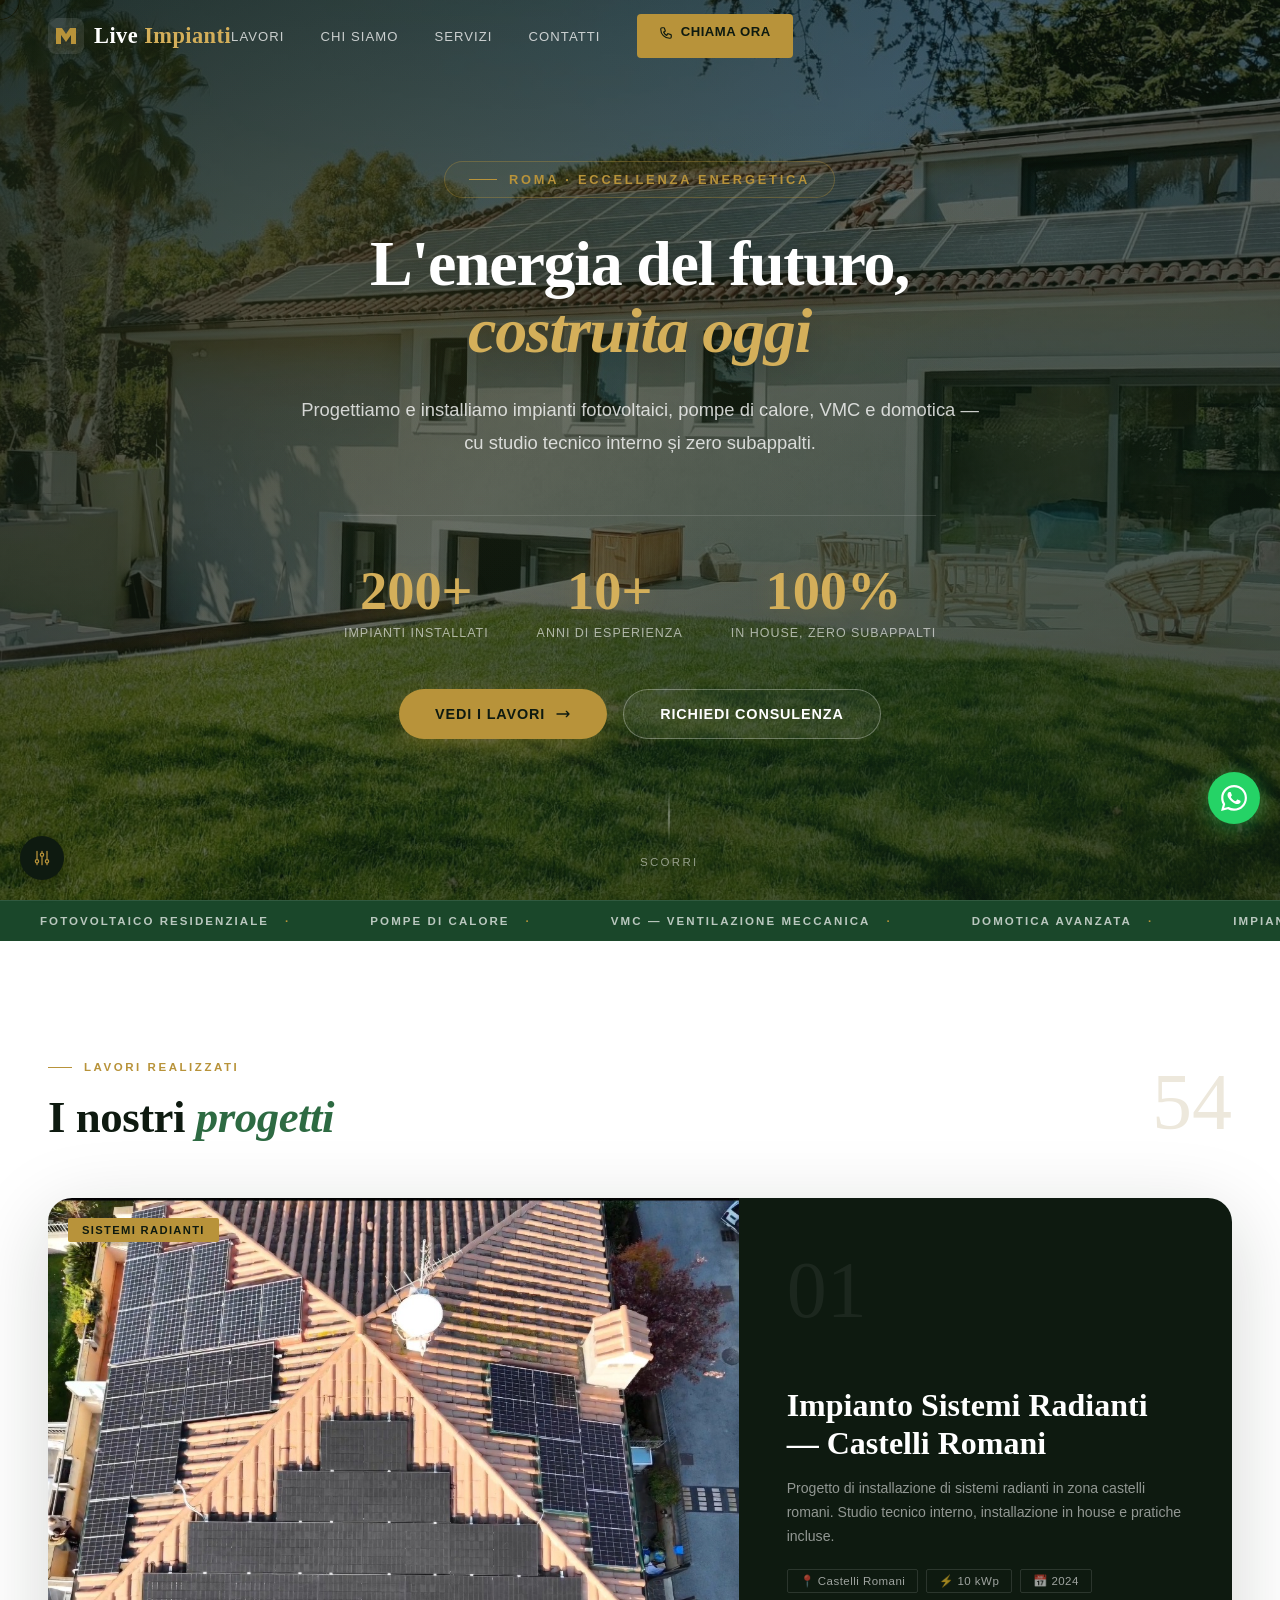
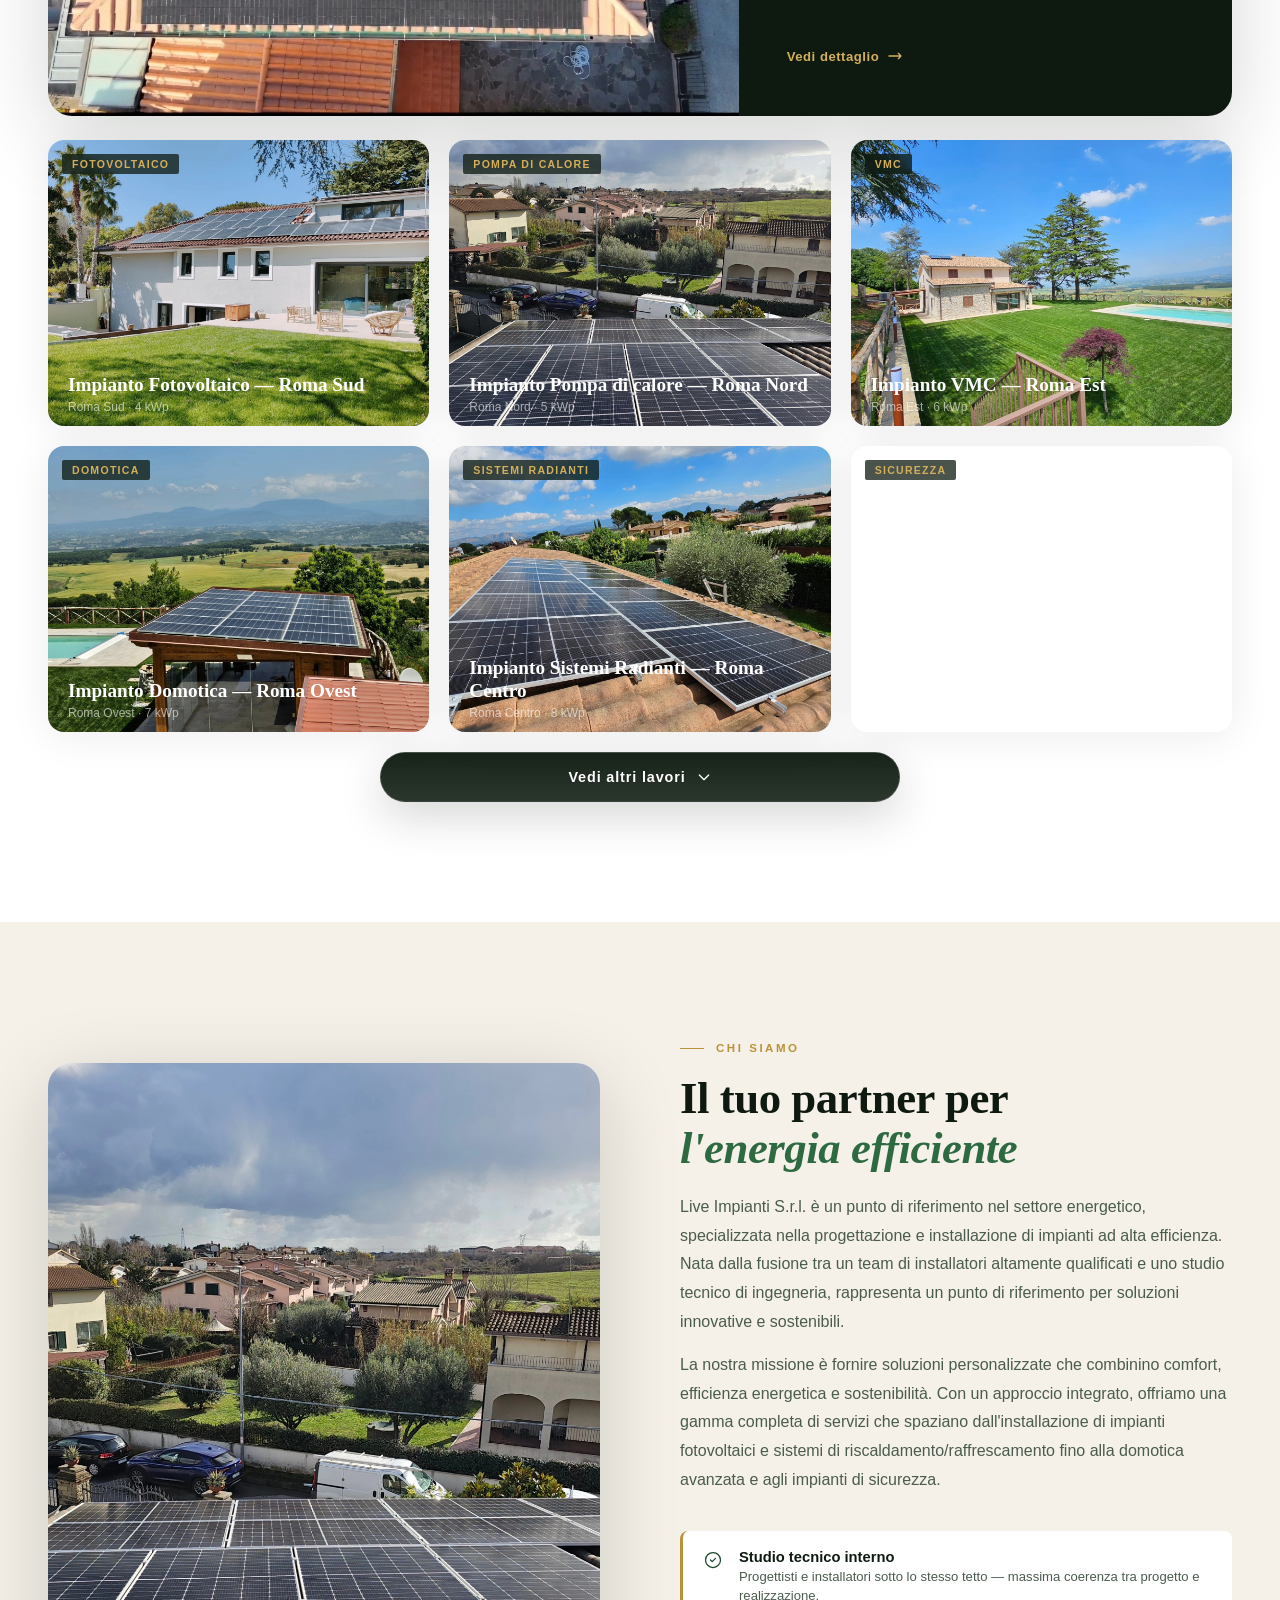
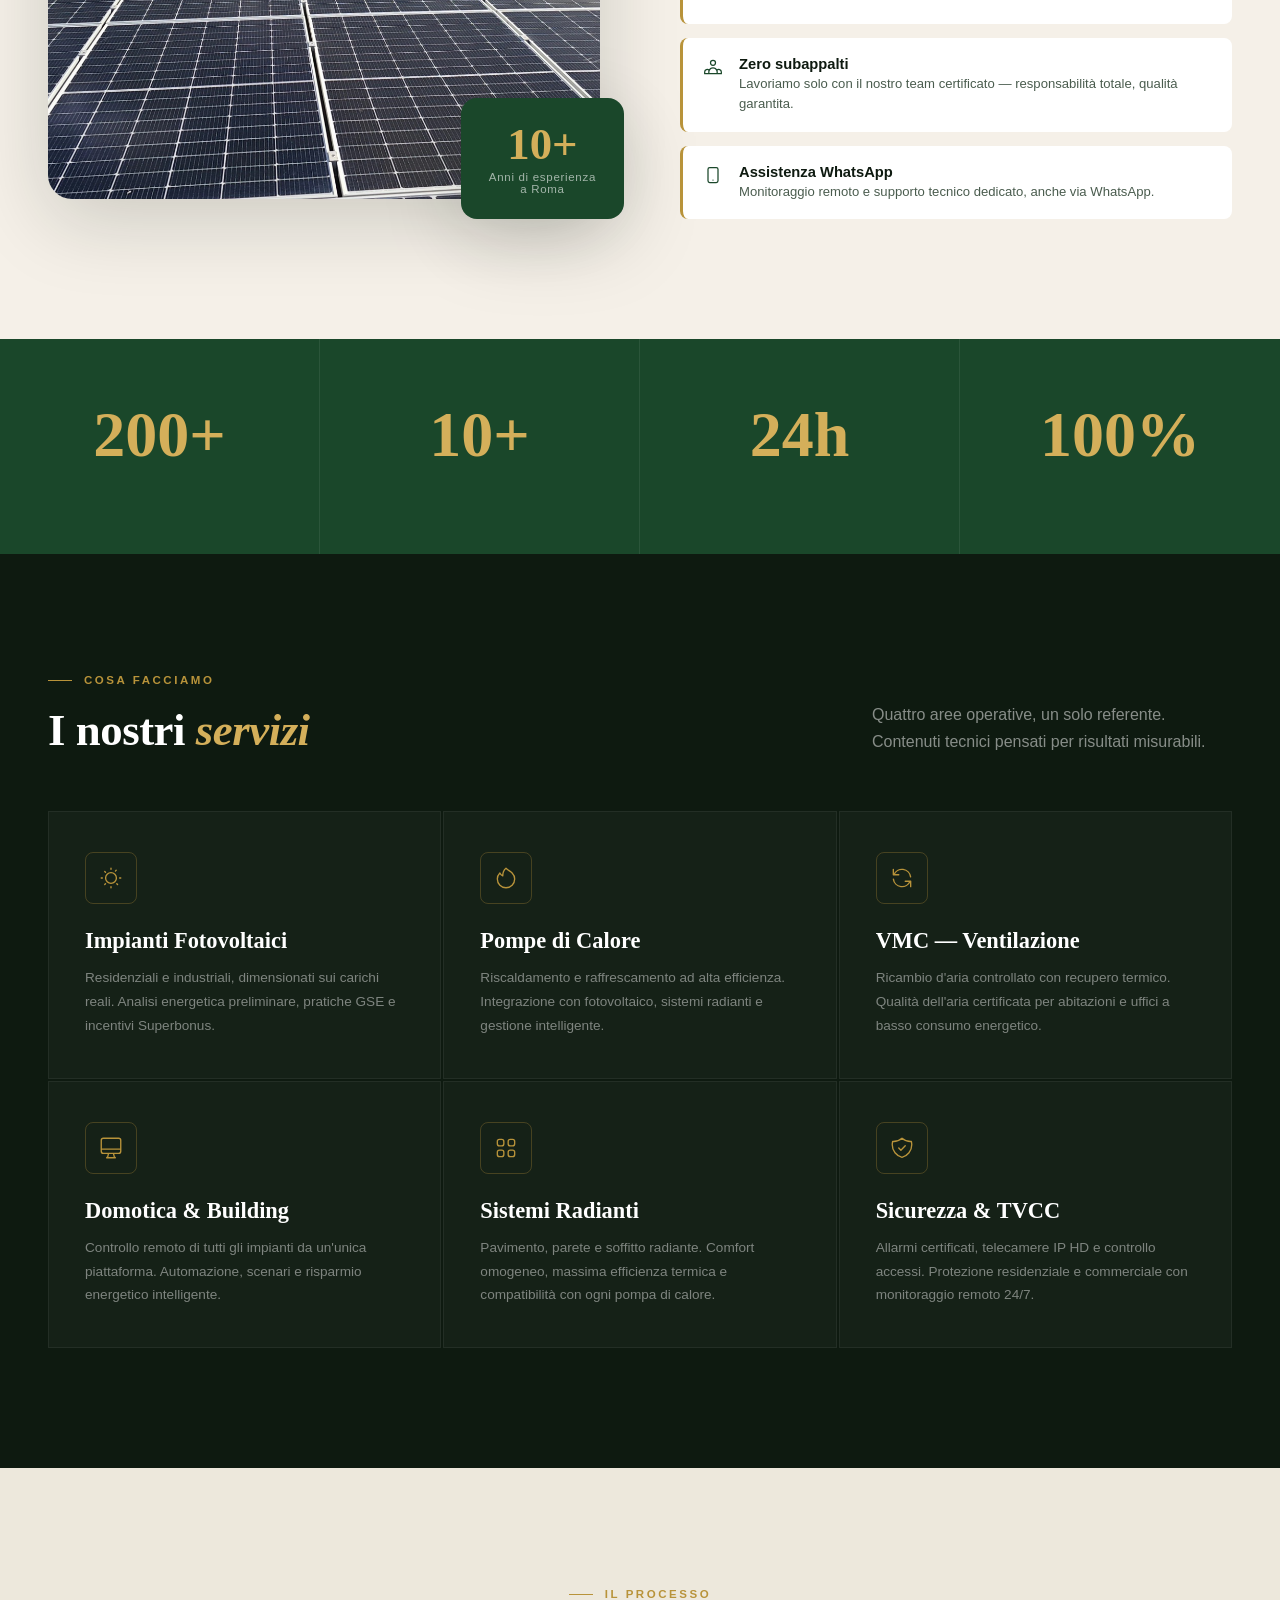
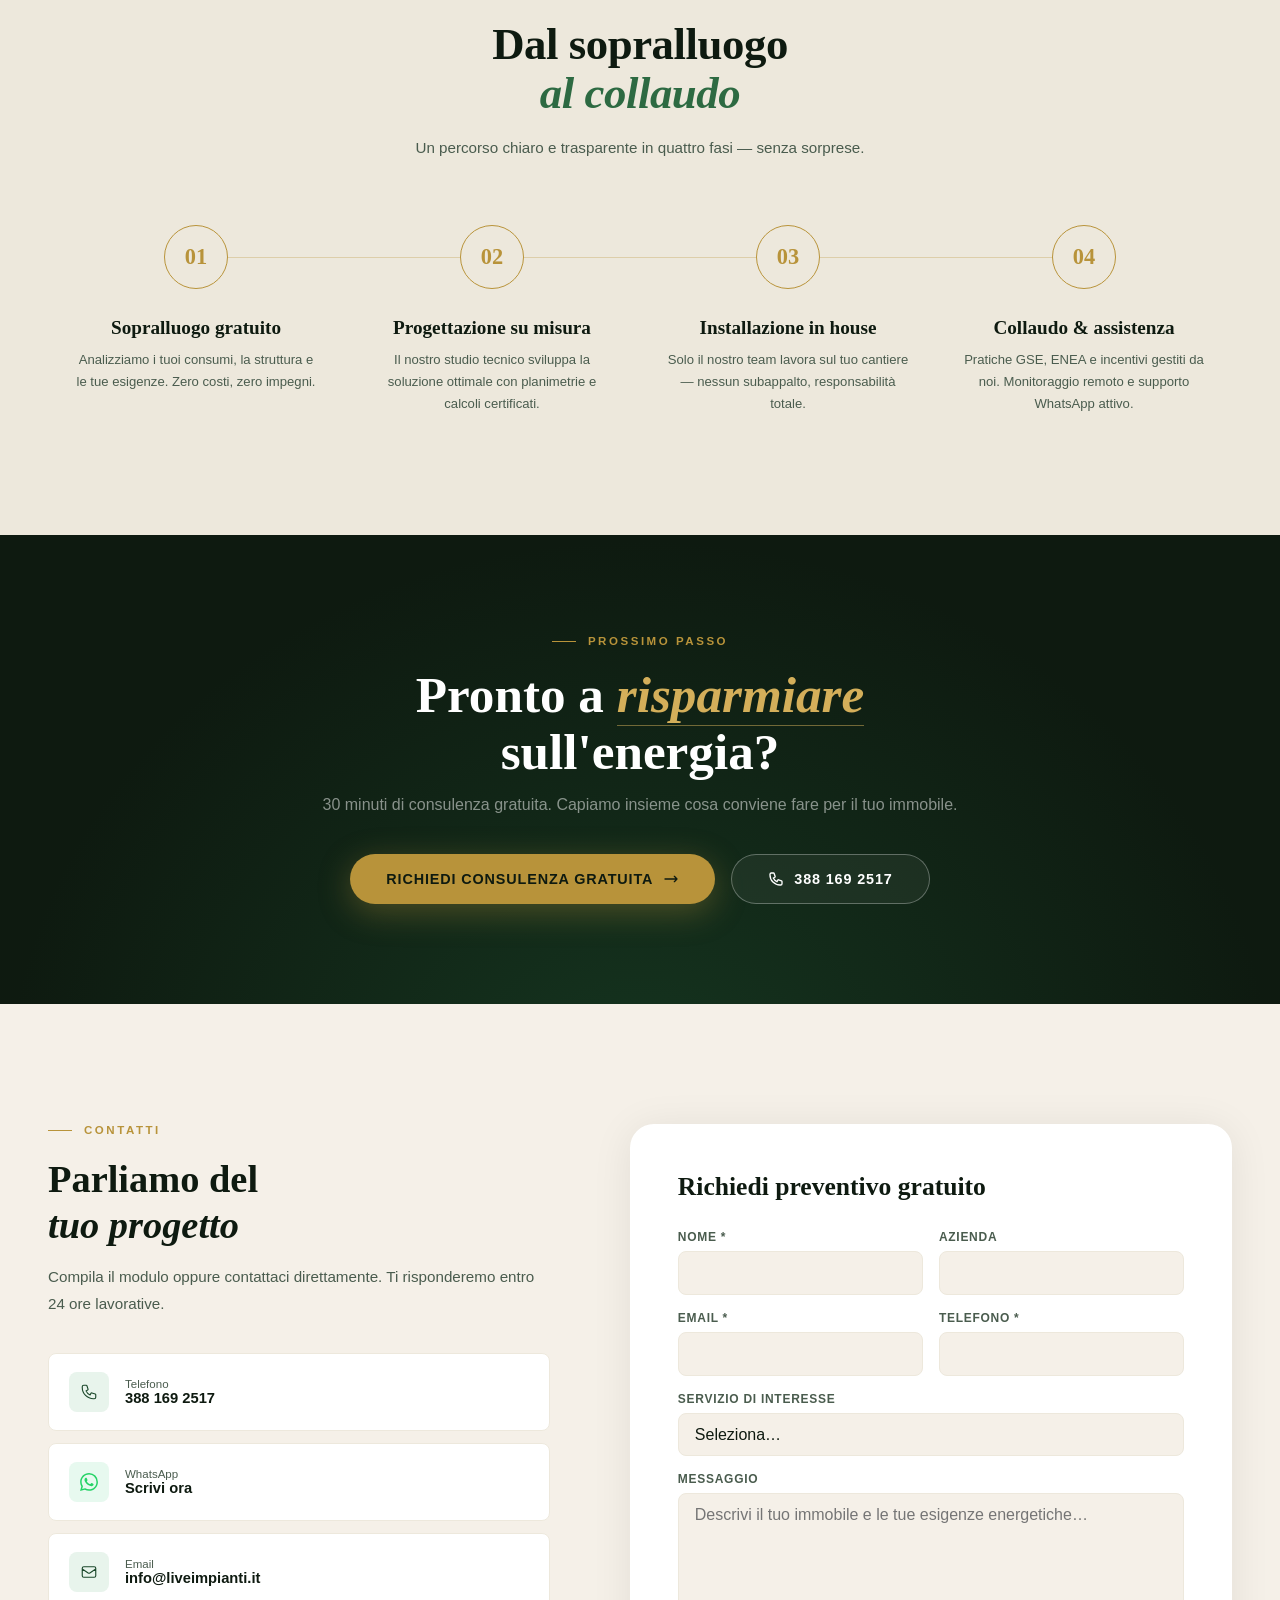
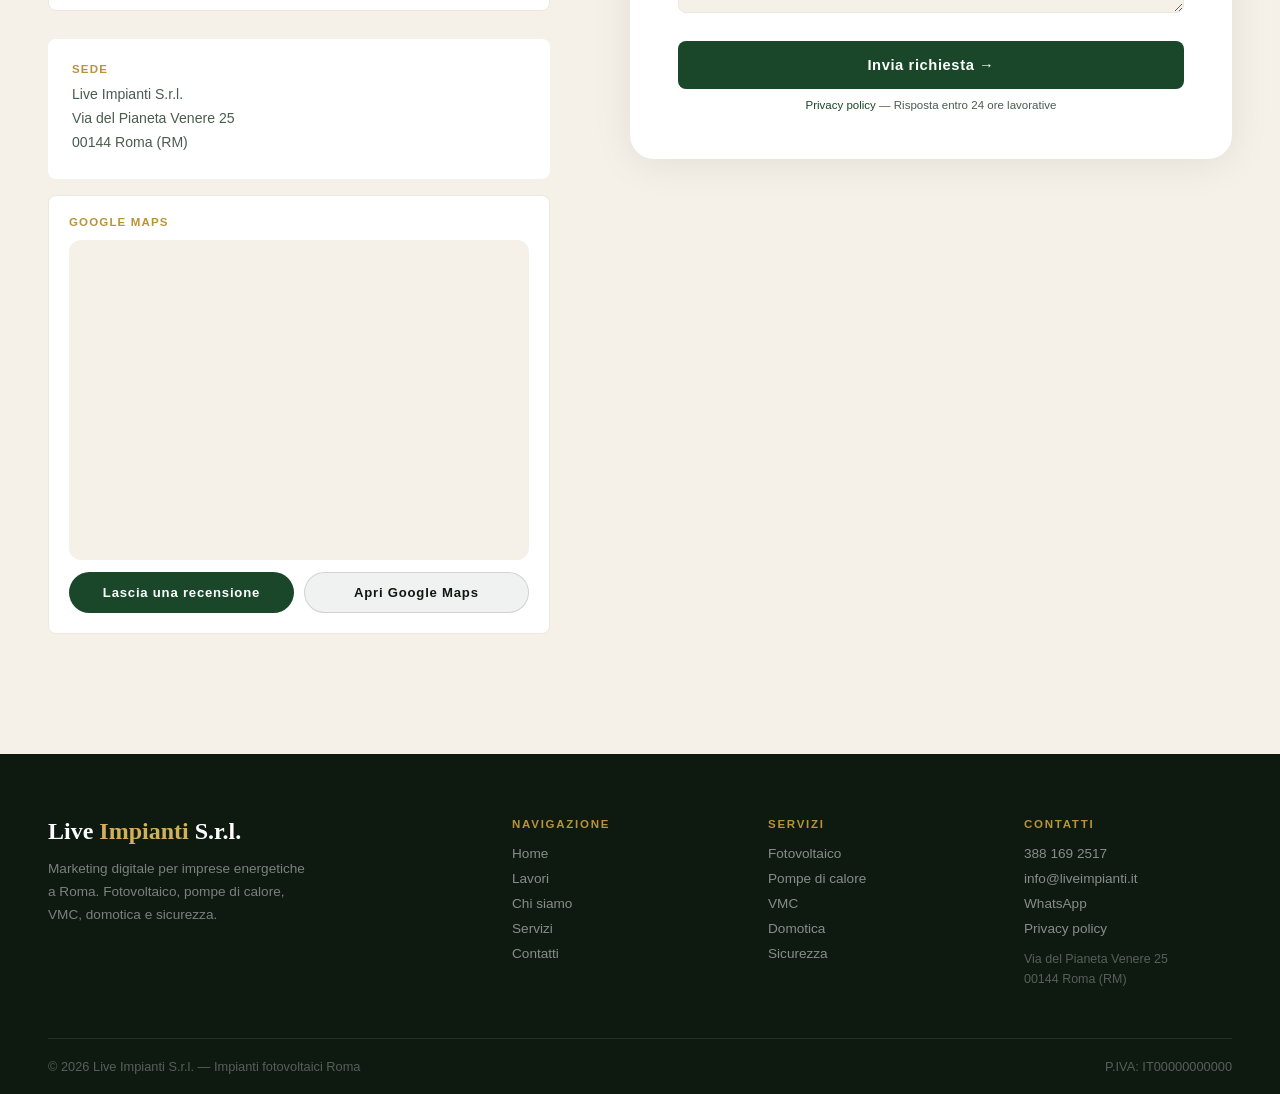
==== index.html @ 85605953 "Add files via upload" ====
﻿<!DOCTYPE html>
<html lang="it">
<head>
  <meta charset="UTF-8">
  <meta name="viewport" content="width=device-width, initial-scale=1.0, maximum-scale=5.0, minimum-scale=1.0, viewport-fit=cover">
  <meta name="HandheldFriendly" content="True">
  <meta name="MobileOptimized" content="320">
  
  <!-- Primary Meta Tags -->
  <title>Live Impianti S.r.l. — Impianti Fotovoltaici Roma | Installazione Professionale</title>
  <meta name="title" content="Live Impianti S.r.l. — Impianti Fotovoltaici Roma | Installazione Professionale">
  <meta name="description" content="Live Impianti Roma: impianti fotovoltaici residenziali e industriali, pompe di calore, VMC, domotica. Progettazione e installazione in house. Via del Pianeta Venere 25.">
  <meta name="keywords" content="impianti fotovoltaici Roma, fotovoltaico Roma, pompe di calore Roma, VMC Roma, domotica Roma, impianti solari Roma, energia solare Roma, fotovoltaico residenziale Roma, fotovoltaico industriale Roma, installazione fotovoltaico Roma">
  
  <!-- Canonical URL -->
  <link rel="canonical" href="https://www.liveimpianti.it/">
  
  <!-- Open Graph / Facebook -->
  <meta property="og:type" content="website">
  <meta property="og:url" content="https://www.liveimpianti.it/">
  <meta property="og:title" content="Live Impianti S.r.l. — Impianti Fotovoltaici Roma | Installazione Professionale">
  <meta property="og:description" content="Impianti fotovoltaici, pompe di calore, VMC, domotica. Studio tecnico interno. Roma.">
  <meta property="og:image" content="https://www.liveimpianti.it/assets/progetti/01.jpg">
  <meta property="og:image:width" content="1200">
  <meta property="og:image:height" content="630">
  <meta property="og:image:alt" content="Impianto fotovoltaico installato da Live Impianti Roma">
  <meta property="og:site_name" content="Live Impianti S.r.l.">
  <meta property="og:locale" content="it_IT">
  
  <!-- Twitter -->
  <meta property="twitter:card" content="summary_large_image">
  <meta property="twitter:url" content="https://www.liveimpianti.it/">
  <meta property="twitter:title" content="Live Impianti S.r.l. — Impianti Fotovoltaici Roma | Installazione Professionale">
  <meta property="twitter:description" content="Impianti fotovoltaici, pompe di calore, VMC, domotica. Studio tecnico interno. Roma.">
  <meta property="twitter:image" content="https://www.liveimpianti.it/assets/progetti/01.jpg">
  <meta property="twitter:image:alt" content="Impianto fotovoltaico installato da Live Impianti Roma">
  
  <!-- Additional SEO Meta Tags -->
  <meta name="robots" content="index, follow, max-image-preview:large, max-snippet:-1, max-video-preview:-1">
  <meta name="author" content="Live Impianti S.r.l.">
  <meta name="publisher" content="Live Impianti S.r.l.">
  <meta name="copyright" content="© 2024 Live Impianti S.r.l. Tutti i diritti riservati.">
  <meta name="language" content="Italian">
  <meta name="geo.region" content="IT-RM">
  <meta name="geo.placename" content="Roma">
  <meta name="geo.position" content="41.7968;12.4234">
  <meta name="ICBM" content="41.7968, 12.4234">
  
  <!-- Structured Data / Schema.org -->
  <script type="application/ld+json">

  <!-- Font optimization -->
  <link rel="preconnect" href="https://fonts.googleapis.com">
  <link rel="preconnect" href="https://fonts.gstatic.com" crossorigin>
  <link href="https://fonts.googleapis.com/css2?family=Cormorant+Garamond:ital,wght@0,400;0,500;0,600;0,700;1,400;1,500&family=Outfit:wght@300;400;500;600;700&display=swap" rel="stylesheet" media="print" onload="this.media='all'">
  <noscript>
    <link href="https://fonts.googleapis.com/css2?family=Cormorant+Garamond:ital,wght@0,400;0,500;0,600;0,700;1,400;1,500&family=Outfit:wght@300;400;500;600;700&display=swap" rel="stylesheet">
  </noscript>
  
  <!-- Preload critical resources -->
  <link rel="preload" href="assets/progetti/01.jpg" as="image" fetchpriority="high">
  <link rel="preload" href="js/animations.js" as="script">
  <link rel="preload" href="js/main.js" as="script">
  
  <!-- Preconnect to external domains -->
  <link rel="preconnect" href="https://www.google-analytics.com">
  <link rel="preconnect" href="https://maps.googleapis.com">
  
  <!-- Cache and performance optimization -->
  <meta http-equiv="Cache-Control" content="max-age=31536000, public">
  <meta http-equiv="Expires" content="31536000">
  <meta name="apple-mobile-web-app-capable" content="yes">
  <meta name="mobile-web-app-capable" content="yes">
  <meta name="theme-color" content="#1a472a">
  <link rel="manifest" href="manifest.json">
  <meta name="apple-mobile-web-app-status-bar-style" content="black-translucent">
  
  <!-- Critical CSS for above-the-fold content -->
  <style>
    /* Critical styles for hero section */
    .hero { position: relative; height: 100vh; min-height: 700px; display: flex; align-items: center; justify-content: center; overflow: hidden; }
    .hero-visual { position: absolute; inset: 0; z-index: 0; overflow: hidden; }
    .hero-content { position: relative; z-index: 10; display: flex; flex-direction: column; justify-content: center; align-items: center; padding: 40px 32px; text-align: center; max-width: 900px; }
    .hero-h1 { font-family: 'Cormorant Garamond', Georgia, serif; font-size: clamp(3.2rem, 5vw, 5.2rem); font-weight: 600; line-height: 1.05; color: white; letter-spacing: -0.02em; }
  </style>

  <script type="application/ld+json">
  {
    "@context": "https://schema.org",
    "@type": "LocalBusiness",
    "name": "Live Impianti S.r.l.",
    "description": "Impianti fotovoltaici, pompe di calore, VMC, domotica e sicurezza a Roma",
    "url": "https://www.liveimpianti.it/",
    "telephone": "+39-388-169-2517",
    "address": {
      "@type": "PostalAddress",
      "streetAddress": "Via del Pianeta Venere 25",
      "addressLocality": "Roma",
      "addressRegion": "RM",
      "postalCode": "00144",
      "addressCountry": "IT"
    },
    "geo": { "@type": "GeoCoordinates", "latitude": 41.7968, "longitude": 12.4234 },
    "areaServed": "Roma",
    "priceRange": "€€€"
  }
  </script>
  
  <!-- Additional Schema.org Markup -->
  <script type="application/ld+json">
  {
    "@context": "https://schema.org",
    "@type": "Organization",
    "name": "Live Impianti S.r.l.",
    "url": "https://www.liveimpianti.it/",
    "logo": "https://www.liveimpianti.it/assets/favicon.svg",
    "sameAs": [
      "https://www.facebook.com/liveimpianti",
      "https://www.instagram.com/liveimpianti",
      "https://www.linkedin.com/company/liveimpianti"
    ],
    "contactPoint": {
      "@type": "ContactPoint",
      "telephone": "+39-388-169-2517",
      "contactType": "customer service",
      "areaServed": "IT",
      "availableLanguage": ["Italian", "English"]
    }
  }
  </script>
  
  <!-- Breadcrumb Schema.org Markup -->
  <script type="application/ld+json">
  {
    "@context": "https://schema.org",
    "@type": "BreadcrumbList",
    "itemListElement": [
      {
        "@type": "ListItem",
        "position": 1,
        "name": "Home",
        "item": "https://www.liveimpianti.it/"
      }
    ]
  }
  </script>

  <style>
    /* ===== RESET & BASE ===== */
    *, *::before, *::after { box-sizing: border-box; margin: 0; padding: 0; }
    :root {
      --ink: #0e1a10;
      --ink-mid: #2a3d2e;
      --ink-soft: #4a5c4e;
      --cream: #f5f0e8;
      --cream-warm: #ede8dc;
      --gold: #b8933a;
      --gold-light: #d4af5a;
      --gold-pale: #f0e5c8;
      --green: #1a472a;
      --green-mid: #2d6a42;
      --green-light: #3d8b5a;
      --green-pale: #e8f4ec;
      --white: #ffffff;
      --shadow-card: 0 4px 40px rgba(14,26,16,0.08);
      --shadow-deep: 0 20px 80px rgba(14,26,16,0.18);
      --r-sm: 8px;
      --r-md: 16px;
      --r-lg: 24px;
      --r-xl: 40px;
    }
    html { scroll-behavior: smooth; font-size: 16px; }
    body {
      font-family: 'Outfit', sans-serif;
      color: var(--ink);
      background: var(--cream);
      overflow-x: hidden;
      -webkit-font-smoothing: antialiased;
    }
    img { max-width: 100%; display: block; }
    img.loading { opacity: 0; transition: opacity 0.3s ease; }
    img.loaded { opacity: 1; animation: fadeInScale 0.6s ease; }
    img.error { opacity: 0.5; filter: grayscale(1); }
    a { text-decoration: none; color: inherit; }
    button { cursor: pointer; border: none; background: none; font-family: inherit; }

    /* ===== CURSOR ===== */
    .cursor { position: fixed; width: 10px; height: 10px; background: var(--gold); border-radius: 50%; pointer-events: none; z-index: 9999; transform: translate(-50%,-50%); transition: transform 0.1s; mix-blend-mode: multiply; }
    .cursor-ring { position: fixed; width: 40px; height: 40px; border: 1.5px solid var(--gold); border-radius: 50%; pointer-events: none; z-index: 9998; transform: translate(-50%,-50%); transition: all 0.25s cubic-bezier(0.23,1,0.32,1); mix-blend-mode: multiply; }

    /* ===== HEADER ===== */
    header {
      position: fixed; top: 0; inset-x: 0; z-index: 100;
      padding: 0 48px;
      height: 72px;
      display: flex; align-items: center; justify-content: space-between;
      transition: all 0.4s ease;
    }
    header.scrolled {
      background: rgba(14,26,16,0.96);
      backdrop-filter: blur(20px);
      height: 64px;
      border-bottom: 1px solid rgba(255,255,255,0.08);
    }
    .logo { display: flex; align-items: center; gap: 10px; }
    .logo-icon { width: 36px; height: 36px; }
    .logo-text { font-family: 'Cormorant Garamond', Georgia, serif; font-size: 1.4rem; font-weight: 600; color: white; letter-spacing: 0.02em; }
    .logo-text em { color: var(--gold-light); font-style: normal; }

    nav { display: flex; align-items: center; gap: 36px; }
    nav a { font-size: 0.82rem; font-weight: 500; color: rgba(255,255,255,0.75); letter-spacing: 0.08em; text-transform: uppercase; transition: color 0.2s; }
    nav a:hover { color: var(--gold-light); }
    .nav-cta {
      padding: 10px 22px; border-radius: 4px;
      background: var(--gold); color: var(--ink) !important;
      font-weight: 600 !important; letter-spacing: 0.04em !important;
      transition: background 0.2s !important;
    }
    .nav-cta:hover { background: var(--gold-light) !important; }

    .ham { display: none; flex-direction: column; gap: 5px; }
    .ham span { width: 24px; height: 1.5px; background: white; display: block; transition: all 0.3s; }

    /* ===== HERO - FULL SCREEN ===== */
    .hero {
      position: relative; height: 100vh; min-height: 700px;
      display: flex; align-items: center; justify-content: center;
      overflow: hidden;
    }
    .hero-visual {
      position: absolute; inset: 0; z-index: 0;
      overflow: hidden;
    }
    .hero-visual img {
      width: 100%; height: 100%; object-fit: cover;
      transform: scale(1.05);
      transition: transform 12s cubic-bezier(0.23, 1, 0.32, 1);
      filter: brightness(0.85) contrast(1.1);
    }
    .hero-visual.loaded img { transform: scale(1.1); }
    .hero-visual::before {
      content: ''; position: absolute; inset: 0; z-index: 1;
      background: linear-gradient(135deg, rgba(14,26,16,0.85) 0%, rgba(14,26,16,0.55) 45%, rgba(14,26,16,0.7) 100%);
    }
    .hero-visual::after {
      content: ''; position: absolute; inset: 0; z-index: 2;
      background: radial-gradient(ellipse at 30% 30%, rgba(184,147,58,0.12) 0%, transparent 50%),
                  radial-gradient(ellipse at 70% 70%, rgba(26,71,42,0.18) 0%, transparent 60%);
    }
    .hero-content {
      position: relative; z-index: 10;
      display: flex; flex-direction: column; justify-content: center; align-items: center;
      padding: 40px 32px;
      text-align: center;
      max-width: 900px;
      animation: fadeInUpHero 1.4s ease 0.3s both;
    }
    @keyframes fadeInUpHero {
      from { 
        opacity: 0; 
        transform: translateY(40px);
      }
      to { 
        opacity: 1; 
        transform: translateY(0);
      }
    }
    .hero-eyebrow {
      display: inline-flex; align-items: center; gap: 12px;
      font-size: 0.8rem; font-weight: 600; letter-spacing: 0.22em;
      text-transform: uppercase; color: var(--gold);
      margin-bottom: 32px;
      padding: 10px 24px;
      border: 1px solid rgba(184,147,58,0.35);
      border-radius: 50px;
      background: rgba(184,147,58,0.06);
      backdrop-filter: blur(10px);
      animation: fadeInScale 0.8s ease 0.4s both;
    }
    .hero-eyebrow::before { content: ''; width: 28px; height: 1px; background: var(--gold); }
    .hero-h1 {
      font-family: 'Cormorant Garamond', Georgia, serif;
      font-size: clamp(3.2rem, 5vw, 5.2rem);
      font-weight: 600; line-height: 1.05;
      color: white; letter-spacing: -0.02em;
      text-shadow: 0 4px 40px rgba(0,0,0,0.35);
      animation: fadeInScale 0.9s ease 0.55s both;
    }
    .hero-h1 em { color: var(--gold-light); font-style: italic; }
    .hero-lead {
      margin-top: 28px; font-size: 1.15rem; line-height: 1.8;
      color: rgba(255,255,255,0.78); max-width: 680px;
      animation: fadeInScale 0.8s ease 0.7s both;
    }
    .hero-stats {
      display: flex; gap: 48px; margin-top: 56px;
      padding-top: 48px; border-top: 1px solid rgba(255,255,255,0.12);
      animation: fadeInScale 0.9s ease 0.85s both;
    }
    .hero-stat {
      text-align: center;
    }
    .hero-stat-num {
      font-family: 'Cormorant Garamond', serif;
      font-size: 3.4rem; font-weight: 700; color: var(--gold-light);
      line-height: 1;
      text-shadow: 0 4px 24px rgba(184,147,58,0.25);
    }
    .hero-stat-label { font-size: 0.78rem; color: rgba(255,255,255,0.6); margin-top: 8px; letter-spacing: 0.08em; text-transform: uppercase; }
    .hero-actions { 
      display: flex; gap: 16px; margin-top: 48px; flex-wrap: wrap; justify-content: center;
      animation: fadeInScale 0.8s ease 1s both;
    }
    @keyframes fadeInScale {
      from { 
        opacity: 0; 
        transform: translateY(20px) scale(0.95);
      }
      to { 
        opacity: 1; 
        transform: translateY(0) scale(1);
      }
    }
    .btn-primary {
      padding: 16px 36px; background: var(--gold);
      color: var(--ink); font-weight: 600; font-size: 0.9rem;
      letter-spacing: 0.06em; border-radius: 50px;
      transition: all 0.3s cubic-bezier(0.23,1,0.32,1);
      display: inline-flex; align-items: center; gap: 10px;
      box-shadow: 0 8px 32px rgba(184,147,58,0.35);
      text-transform: uppercase;
    }
    .btn-primary:hover {
      background: var(--gold-light);
      transform: translateY(-3px) scale(1.02);
      box-shadow: 0 12px 48px rgba(184,147,58,0.5);
    }
    .btn-ghost {
      padding: 16px 36px;
      border: 1.5px solid rgba(255,255,255,0.3);
      color: white; font-weight: 600; font-size: 0.9rem;
      border-radius: 50px;
      transition: all 0.3s cubic-bezier(0.23,1,0.32,1);
      display: inline-flex; align-items: center; gap: 10px;
      background: rgba(255,255,255,0.05);
      backdrop-filter: blur(10px);
      text-transform: uppercase;
      letter-spacing: 0.06em;
    }
    .btn-ghost:hover {
      border-color: var(--gold);
      color: var(--gold);
      background: rgba(184,147,58,0.1);
      transform: translateY(-3px);
      box-shadow: 0 8px 32px rgba(184,147,58,0.25);
    }

    /* Hero scroll indicator - modern */
    .hero-scroll {
      position: absolute; bottom: 32px; left: 50%; transform: translateX(-50%);
      display: flex; flex-direction: column; align-items: center; gap: 12px;
      color: rgba(255,255,255,0.5); font-size: 0.72rem; letter-spacing: 0.2em;
      text-transform: uppercase;
      z-index: 20;
      animation: fadeInUp 1.5s ease 0.8s both;
    }
    .hero-scroll-line {
      width: 2px; height: 56px;
      background: linear-gradient(to bottom, transparent, rgba(255,255,255,0.3), transparent);
      position: relative; overflow: hidden;
      border-radius: 2px;
    }
    .hero-scroll-line::after {
      content: ''; position: absolute; top: -100%; left: 0;
      width: 100%; height: 40%;
      background: linear-gradient(to bottom, transparent, var(--gold-light), transparent);
      animation: scrollDrop 2.5s ease-in-out infinite;
    }
    @keyframes scrollDrop { 0% { top: -100%; } 50%, 100% { top: 100%; } }
    @keyframes fadeInUp {
      from { opacity: 0; transform: translateY(20px); }
      to { opacity: 1; transform: translateY(0); }
    }
    @keyframes slideInLeft {
      from { opacity: 0; transform: translateX(-10px); }
      to { opacity: 1; transform: translateX(0); }
    }
    @keyframes slideInRight {
      from { opacity: 0; transform: translateX(-10px); }
      to { opacity: 1; transform: translateX(0); }
    }
    @keyframes shimmer {
      0% { left: -100%; }
      100% { left: 100%; }
    }

    /* ===== MARQUEE ===== */
    .marquee-wrap {
      background: var(--green); overflow: hidden; padding: 14px 0;
      border-top: 1px solid rgba(255,255,255,0.1);
    }
    .marquee-track {
      display: flex; gap: 0; width: max-content;
      animation: marquee 30s linear infinite;
    }
    .marquee-item {
      padding: 0 40px;
      font-size: 0.72rem; font-weight: 600; letter-spacing: 0.18em;
      text-transform: uppercase; color: rgba(255,255,255,0.7);
      display: flex; align-items: center; gap: 16px;
      white-space: nowrap;
    }
    .marquee-item::after { content: '·'; color: var(--gold); }
    @keyframes marquee { 0% { transform: translateX(0); } 100% { transform: translateX(-50%); } }

    /* ===== SECTION BASE ===== */
    .section { padding: 120px 0; }
    .section-sm { padding: 80px 0; }
    .container { max-width: 1280px; margin: 0 auto; padding: 0 48px; }
    .section-label {
      display: flex; align-items: center; gap: 12px;
      font-size: 0.72rem; font-weight: 700; letter-spacing: 0.22em;
      text-transform: uppercase; color: var(--gold);
      margin-bottom: 20px;
    }
    .section-label::before { content: ''; width: 24px; height: 1px; background: var(--gold); }
    h2.section-title {
      font-family: 'Cormorant Garamond', Georgia, serif;
      font-size: clamp(2.4rem, 3.5vw, 3.6rem);
      font-weight: 600; line-height: 1.1;
      letter-spacing: -0.01em;
    }
    h2.section-title em { font-style: italic; color: var(--green-mid); }

    /* ===== PROGETTI — HERO SHOWCASE ===== */
    .projects-section { background: var(--white); }
    .projects-header {
      display: flex; align-items: flex-end; justify-content: space-between;
      margin-bottom: 56px;
      opacity: 0;
      transform: translateY(20px);
      animation: fadeInUp 0.8s ease 0.2s forwards;
    }
    .projects-count {
      font-family: 'Cormorant Garamond', serif;
      font-size: 5rem; font-weight: 400;
      color: var(--cream-warm); line-height: 1;
      user-select: none;
      position: relative;
      overflow: hidden;
    }
    .projects-count::after {
      content: '';
      position: absolute;
      top: 0;
      left: -100%;
      width: 100%;
      height: 100%;
      background: linear-gradient(90deg, transparent, rgba(255,255,255,0.3), transparent);
      animation: shimmer 3s infinite;
    }

    /* Featured project */
    .project-featured {
      display: grid; grid-template-columns: 1.4fr 1fr;
      gap: 0; border-radius: var(--r-lg); overflow: hidden;
      box-shadow: var(--shadow-deep); margin-bottom: 24px;
      cursor: pointer; position: relative;
      opacity: 0;
      transform: translateY(30px);
      animation: fadeInUp 0.9s ease 0.3s forwards;
    }
    .project-featured-img {
      position: relative; aspect-ratio: 4/3; overflow: hidden;
    }
    .project-featured-img img {
      width: 100%; height: 100%; object-fit: cover;
      transition: transform 0.8s cubic-bezier(0.23,1,0.32,1);
    }
    .project-featured:hover .project-featured-img img { 
      transform: scale(1.04) rotate(0.5deg); 
    }
    .project-featured-tag {
      position: absolute; top: 20px; left: 20px; z-index: 2;
      padding: 6px 14px; background: var(--gold); color: var(--ink);
      font-size: 0.7rem; font-weight: 700; letter-spacing: 0.12em;
      text-transform: uppercase; border-radius: 2px;
      transform: translateX(-10px);
      opacity: 0;
      animation: slideInLeft 0.5s ease 0.5s forwards;
    }
    .project-featured-info {
      background: var(--ink); padding: 52px 48px;
      display: flex; flex-direction: column; justify-content: space-between;
    }
    .project-featured-num {
      font-family: 'Cormorant Garamond', serif;
      font-size: 5rem; font-weight: 400; color: rgba(255,255,255,0.06);
      line-height: 1; user-select: none;
    }
    .project-featured-title {
      font-family: 'Cormorant Garamond', serif;
      font-size: 2rem; font-weight: 600; color: white; line-height: 1.2;
    }
    .project-featured-desc {
      font-size: 0.88rem; color: rgba(255,255,255,0.55);
      line-height: 1.7; margin-top: 14px;
    }
    .project-featured-meta {
      display: flex; flex-wrap: wrap; gap: 8px; margin-top: 20px;
    }
    .project-tag {
      padding: 4px 12px; border: 1px solid rgba(255,255,255,0.12);
      color: rgba(255,255,255,0.6); font-size: 0.72rem; border-radius: 2px;
      letter-spacing: 0.04em;
    }
    .project-featured-link {
      display: inline-flex; align-items: center; gap: 8px;
      color: var(--gold-light); font-size: 0.82rem; font-weight: 600;
      letter-spacing: 0.04em; transition: gap 0.2s;
    }
    .project-featured-link:hover { gap: 14px; }
    .project-featured-link svg { width: 16px; height: 16px; }

    /* Grid seconda riga */
    .projects-grid {
      display: grid; grid-template-columns: repeat(3, 1fr); gap: 20px;
      margin-bottom: 20px;
    }
    .project-card {
      border-radius: var(--r-md); overflow: hidden;
      box-shadow: var(--shadow-card); cursor: pointer;
      position: relative; background: var(--white);
      transition: transform 0.3s cubic-bezier(0.23,1,0.32,1), box-shadow 0.3s;
      opacity: 1;
      transform: none;
    }
    .project-card:hover { 
      transform: translateY(-6px) scale(1.02); 
      box-shadow: var(--shadow-deep);
    }
    .project-card-img { position: relative; aspect-ratio: 4/3; overflow: hidden; }
    .project-card-img img {
      width: 100%; height: 100%; object-fit: cover;
      transition: transform 0.6s cubic-bezier(0.23,1,0.32,1);
    }
    .project-card:hover .project-card-img img { transform: scale(1.06); }
    .project-card-overlay {
      position: absolute; inset: 0;
      background: linear-gradient(to top, rgba(14,26,16,0.85) 0%, transparent 55%);
      opacity: 0; transition: opacity 0.3s;
    }
    .project-card:hover .project-card-overlay { opacity: 1; }
    .project-card-info {
      position: absolute; bottom: 0; left: 0; right: 0;
      padding: 20px 20px 20px;
      transform: translateY(8px); transition: transform 0.3s;
    }
    .project-card:hover .project-card-info { transform: translateY(0); }
    .project-card-title {
      font-family: 'Cormorant Garamond', serif;
      font-size: 1.2rem; font-weight: 600; color: white; line-height: 1.2;
    }
    .project-card-sub { font-size: 0.75rem; color: rgba(255,255,255,0.6); margin-top: 4px; }
    .project-cat {
      position: absolute; top: 14px; left: 14px;
      padding: 4px 10px; background: rgba(14,26,16,0.75);
      backdrop-filter: blur(8px);
      color: var(--gold-light); font-size: 0.66rem; font-weight: 700;
      letter-spacing: 0.12em; text-transform: uppercase; border-radius: 2px;
    }

    /* More button */
    .projects-more-row {
      display: flex; justify-content: center; margin-top: 20px;
    }
    .btn-more {
      width: min(520px, 100%);
      padding: 16px 18px;
      border: 1px solid rgba(255,255,255,0.14);
      background: linear-gradient(180deg, rgba(14,26,16,0.96), rgba(14,26,16,0.88));
      color: var(--white);
      font-weight: 700;
      font-size: 0.9rem;
      letter-spacing: 0.06em;
      border-radius: 999px;
      transition: transform 0.2s, box-shadow 0.2s, border-color 0.2s;
      display: inline-flex;
      align-items: center;
      justify-content: center;
      gap: 10px;
      box-shadow: 0 14px 44px rgba(14,26,16,0.18);
    }
    .btn-more:hover { transform: translateY(-1px); border-color: rgba(212,175,90,0.55); box-shadow: 0 18px 56px rgba(14,26,16,0.22); }
    #projects-hidden { display: none; }
    #projects-hidden.visible { display: grid; }

    /* ===== LIGHTBOX ===== */
    .lightbox {
      position: fixed; inset: 0; z-index: 1000;
      background: rgba(10,18,12,0.96);
      display: none; align-items: center; justify-content: center;
      padding: 20px;
    }
    .lightbox.open { display: flex; }
    .lightbox-inner {
      max-width: 1100px; width: 100%;
      display: grid; grid-template-columns: 1fr 380px;
      background: var(--ink); border-radius: var(--r-lg);
      overflow: hidden; max-height: 90vh;
    }
    .lightbox-img-wrap { position: relative; background: #000; }
    .lightbox-img-wrap img { width: 100%; height: 100%; object-fit: contain; max-height: 80vh; }
    .lightbox-info { padding: 48px 40px; overflow-y: auto; display: flex; flex-direction: column; }
    .lightbox-tag { font-size: 0.7rem; font-weight: 700; letter-spacing: 0.18em; text-transform: uppercase; color: var(--gold); }
    .lightbox-title { font-family: 'Cormorant Garamond', serif; font-size: 2rem; font-weight: 600; color: white; margin-top: 12px; line-height: 1.2; }
    .lightbox-desc { font-size: 0.88rem; color: rgba(255,255,255,0.55); line-height: 1.75; margin-top: 16px; flex: 1; }
    .lightbox-meta { margin-top: 24px; display: flex; flex-direction: column; gap: 10px; }
    .lightbox-meta-row { display: flex; align-items: center; gap: 10px; font-size: 0.8rem; }
    .lightbox-meta-key { color: rgba(255,255,255,0.35); min-width: 80px; }
    .lightbox-meta-val { color: white; font-weight: 500; }
    .lightbox-close {
      position: absolute; top: 20px; right: 20px;
      width: 40px; height: 40px; border-radius: 50%;
      background: rgba(255,255,255,0.1); color: white;
      display: flex; align-items: center; justify-content: center;
      transition: background 0.2s; z-index: 10;
    }
    .lightbox-close:hover { background: rgba(255,255,255,0.2); }
    .lightbox-close svg { width: 18px; height: 18px; }
    .lightbox-nav {
      position: absolute; top: 50%; transform: translateY(-50%);
      width: 44px; height: 44px; border-radius: 50%;
      background: rgba(255,255,255,0.1); color: white;
      display: flex; align-items: center; justify-content: center;
      transition: background 0.2s; z-index: 10;
    }
    .lightbox-nav:hover { background: rgba(255,255,255,0.2); }
    .lightbox-prev { left: 16px; }
    .lightbox-next { right: 16px; }
    .lightbox-cta {
      display: inline-flex; align-items: center; gap: 8px; margin-top: 28px;
      padding: 12px 22px; background: var(--gold); color: var(--ink);
      font-weight: 600; font-size: 0.82rem; border-radius: 4px;
      transition: background 0.2s; text-align: center; justify-content: center;
    }
    .lightbox-cta:hover { background: var(--gold-light); }

    /* ===== CHI SIAMO ===== */
    .chi-siamo-section { background: var(--cream); }
    .chi-siamo-grid {
      display: grid; grid-template-columns: 1fr 1fr; gap: 80px; align-items: center;
    }
    .chi-siamo-visual {
      position: relative;
    }
    .chi-siamo-img-main {
      border-radius: var(--r-lg); overflow: hidden;
      box-shadow: var(--shadow-deep); aspect-ratio: 3/4;
    }
    .chi-siamo-img-main img { width: 100%; height: 100%; object-fit: cover; }
    .chi-siamo-badge {
      position: absolute; bottom: -20px; right: -24px;
      background: var(--green); color: white;
      padding: 24px 28px; border-radius: var(--r-md);
      box-shadow: var(--shadow-deep); text-align: center;
    }
    .badge-num {
      font-family: 'Cormorant Garamond', serif;
      font-size: 2.8rem; font-weight: 700; color: var(--gold-light); line-height: 1;
    }
    .badge-label { font-size: 0.72rem; color: rgba(255,255,255,0.6); margin-top: 4px; letter-spacing: 0.06em; }
    .chi-siamo-text { }
    .chi-siamo-text p { font-size: 1.02rem; line-height: 1.8; color: var(--ink-soft); margin-top: 20px; }
    .chi-siamo-feats { margin-top: 36px; display: flex; flex-direction: column; gap: 14px; }
    .chi-feat {
      display: flex; align-items: flex-start; gap: 16px;
      padding: 18px 20px; background: var(--white);
      border-radius: var(--r-sm); border-left: 3px solid var(--gold);
    }
    .chi-feat-icon { color: var(--green); margin-top: 1px; flex-shrink: 0; }
    .chi-feat-icon svg { width: 20px; height: 20px; }
    .chi-feat-title { font-weight: 600; font-size: 0.92rem; }
    .chi-feat-desc { font-size: 0.82rem; color: var(--ink-soft); margin-top: 2px; line-height: 1.5; }

    /* ===== SERVIZI ===== */
    .servizi-section { background: var(--ink); }
    .servizi-section .section-label { color: var(--gold); }
    .servizi-section .section-title { color: white; }
    .servizi-section .section-title em { color: var(--gold-light); }
    .servizi-header { 
      display: flex; align-items: flex-end; justify-content: space-between; 
      margin-bottom: 56px;
      opacity: 0;
      transform: translateY(20px);
      animation: fadeInUp 0.8s ease 0.2s forwards;
    }
    .servizi-lead { 
      font-size: 1rem; color: rgba(255,255,255,0.5); 
      max-width: 360px; line-height: 1.7;
      opacity: 0;
      transform: translateY(10px);
      animation: fadeInUp 0.8s ease 0.3s forwards;
    }
    .servizi-grid { display: grid; grid-template-columns: repeat(3, 1fr); gap: 2px; }
    .servizio-card {
      background: rgba(255,255,255,0.03); padding: 40px 36px;
      border: 1px solid rgba(255,255,255,0.06);
      transition: all 0.4s cubic-bezier(0.23,1,0.32,1); 
      cursor: default;
      opacity: 0;
      transform: translateY(20px);
    }
    .servizio-card:nth-child(1) { animation: fadeInUp 0.8s ease 0.4s forwards; }
    .servizio-card:nth-child(2) { animation: fadeInUp 0.8s ease 0.5s forwards; }
    .servizio-card:nth-child(3) { animation: fadeInUp 0.8s ease 0.6s forwards; }
    .servizio-card:nth-child(4) { animation: fadeInUp 0.8s ease 0.7s forwards; }
    .servizio-card:nth-child(5) { animation: fadeInUp 0.8s ease 0.8s forwards; }
    .servizio-card:nth-child(6) { animation: fadeInUp 0.8s ease 0.9s forwards; }
    .servizio-card:hover { 
      background: rgba(255,255,255,0.07); 
      transform: translateY(-5px) scale(1.02);
      border-color: rgba(184,147,58,0.2);
      box-shadow: 0 12px 40px rgba(0,0,0,0.25);
    }
    .servizio-icon {
      width: 52px; height: 52px; border-radius: var(--r-sm);
      border: 1px solid rgba(184,147,58,0.3);
      display: flex; align-items: center; justify-content: center;
      color: var(--gold); margin-bottom: 24px;
      transition: all 0.4s cubic-bezier(0.23,1,0.32,1);
      position: relative;
      overflow: hidden;
    }
    .servizio-icon::before {
      content: '';
      position: absolute;
      top: 0;
      left: -100%;
      width: 100%;
      height: 100%;
      background: linear-gradient(90deg, transparent, rgba(184,147,58,0.2), transparent);
      transition: left 0.6s ease;
    }
    .servizio-card:hover .servizio-icon::before {
      left: 100%;
    }
    .servizio-card:hover .servizio-icon {
      border-color: var(--gold);
      background: rgba(184,147,58,0.1);
      transform: rotate(5deg) scale(1.1);
      box-shadow: 0 8px 24px rgba(184,147,58,0.25);
    }
    .servizio-icon svg { 
      width: 26px; height: 26px; 
      transition: transform 0.4s cubic-bezier(0.23,1,0.32,1);
    }
    .servizio-card:hover .servizio-icon svg {
      transform: scale(1.15);
    }
    .servizio-title {
      font-family: 'Cormorant Garamond', serif;
      font-size: 1.4rem; font-weight: 600; color: white;
    }
    .servizio-desc { font-size: 0.85rem; color: rgba(255,255,255,0.45); line-height: 1.75; margin-top: 12px; }

    /* ===== NUMERI ===== */
    .numeri-section { background: var(--green); }
    .numeri-grid { display: grid; grid-template-columns: repeat(4, 1fr); gap: 0; }
    .numero-item {
      padding: 64px 40px; border-right: 1px solid rgba(255,255,255,0.08);
      text-align: center;
      opacity: 0;
      transform: translateY(20px);
    }
    .numero-item:nth-child(1) { animation: fadeInUp 0.8s ease 0.2s forwards; }
    .numero-item:nth-child(2) { animation: fadeInUp 0.8s ease 0.3s forwards; }
    .numero-item:nth-child(3) { animation: fadeInUp 0.8s ease 0.4s forwards; }
    .numero-item:nth-child(4) { animation: fadeInUp 0.8s ease 0.5s forwards; }
    .numero-item:last-child { border-right: none; }
    .numero-val {
      font-family: 'Cormorant Garamond', serif;
      font-size: 4rem; font-weight: 700; color: var(--gold-light); line-height: 1;
      display: inline-block;
      position: relative;
    }
    .numero-val::after {
      content: '';
      position: absolute;
      bottom: -4px;
      left: 0;
      width: 0;
      height: 2px;
      background: var(--gold);
      transition: width 1.5s ease 0.5s;
    }
    .numero-item.animated .numero-val::after {
      width: 100%;
    }
    .numero-label { 
      font-size: 0.8rem; color: rgba(255,255,255,0.55); 
      margin-top: 8px; letter-spacing: 0.06em;
      opacity: 0;
      transform: translateY(10px);
      transition: all 0.6s ease 0.8s;
    }
    .numero-item.animated .numero-label {
      opacity: 1;
      transform: translateY(0);
    }

    /* ===== METODO ===== */
    .metodo-section { background: var(--cream-warm); }
    .metodo-steps { display: grid; grid-template-columns: repeat(4, 1fr); gap: 0; margin-top: 64px; position: relative; }
    .metodo-steps::before {
      content: ''; position: absolute; top: 32px; left: calc(12.5% + 16px); right: calc(12.5% + 16px);
      height: 1px; background: var(--gold); opacity: 0.3;
      transform: scaleX(0);
      transform-origin: left;
      transition: transform 1.2s ease 0.3s;
    }
    .metodo-steps.animated::before {
      transform: scaleX(1);
    }
    .metodo-step { 
      padding: 0 24px; text-align: center;
      opacity: 0;
      transform: translateY(20px);
    }
    .metodo-step:nth-child(1) { animation: fadeInUp 0.8s ease 0.4s forwards; }
    .metodo-step:nth-child(2) { animation: fadeInUp 0.8s ease 0.5s forwards; }
    .metodo-step:nth-child(3) { animation: fadeInUp 0.8s ease 0.6s forwards; }
    .metodo-step:nth-child(4) { animation: fadeInUp 0.8s ease 0.7s forwards; }
    .metodo-num-wrap {
      width: 64px; height: 64px; border-radius: 50%;
      border: 1.5px solid var(--gold); background: var(--cream-warm);
      display: flex; align-items: center; justify-content: center;
      margin: 0 auto 28px; position: relative;
      transition: all 0.4s cubic-bezier(0.23,1,0.32,1);
    }
    .metodo-step:hover .metodo-num-wrap {
      background: var(--gold);
      transform: scale(1.1) rotate(5deg);
      box-shadow: 0 8px 24px rgba(184,147,58,0.3);
    }
    .metodo-step:hover .metodo-num {
      color: var(--cream-warm);
    }
    .metodo-num {
      font-family: 'Cormorant Garamond', serif;
      font-size: 1.4rem; font-weight: 600; color: var(--gold);
      transition: color 0.3s;
    }
    .metodo-title { 
      font-family: 'Cormorant Garamond', serif; 
      font-size: 1.2rem; font-weight: 600;
      transition: color 0.3s;
    }
    .metodo-step:hover .metodo-title {
      color: var(--green);
    }
    .metodo-desc { 
      font-size: 0.82rem; color: var(--ink-soft); 
      line-height: 1.7; margin-top: 10px;
      transition: color 0.3s;
    }
    .metodo-step:hover .metodo-desc {
      color: var(--ink-mid);
    }

    /* ===== TESTIMONIAL ===== */
    .testi-section { background: var(--white); }
    .testi-grid { display: grid; grid-template-columns: repeat(3, 1fr); gap: 24px; margin-top: 48px; }
    .testi-card {
      padding: 36px; background: var(--cream); border-radius: var(--r-md);
      position: relative;
      opacity: 0;
      transform: translateY(20px);
      transition: all 0.4s cubic-bezier(0.23,1,0.32,1);
    }
    .testi-card:nth-child(1) { animation: fadeInUp 0.8s ease 0.2s forwards; }
    .testi-card:nth-child(2) { animation: fadeInUp 0.8s ease 0.3s forwards; }
    .testi-card:nth-child(3) { animation: fadeInUp 0.8s ease 0.4s forwards; }
    .testi-card:hover {
      transform: translateY(-5px) scale(1.02);
      box-shadow: var(--shadow-deep);
      background: var(--white);
    }
    .testi-quote { 
      font-size: 4rem; color: var(--gold); line-height: 0.8; 
      font-family: Georgia; margin-bottom: 16px;
      transition: transform 0.3s;
    }
    .testi-card:hover .testi-quote {
      transform: scale(1.1) rotate(-2deg);
    }
    .testi-text { 
      font-size: 0.92rem; line-height: 1.75; color: var(--ink-soft); 
      font-style: italic;
      transition: color 0.3s;
    }
    .testi-card:hover .testi-text {
      color: var(--ink-mid);
    }
    .testi-author { 
      margin-top: 24px; display: flex; align-items: center; gap: 12px;
      transition: transform 0.3s;
    }
    .testi-card:hover .testi-author {
      transform: translateX(5px);
    }
    .testi-avatar {
      width: 40px; height: 40px; border-radius: 50%;
      background: var(--green-pale); display: flex; align-items: center; justify-content: center;
      color: var(--green); font-weight: 700; font-size: 1rem;
      transition: all 0.3s;
    }
    .testi-card:hover .testi-avatar {
      background: var(--gold);
      color: var(--ink);
      transform: scale(1.1);
    }
    .testi-name { font-weight: 600; font-size: 0.88rem; }
    .testi-role { font-size: 0.75rem; color: var(--ink-soft); }
    .testi-stars { 
      display: flex; gap: 2px; margin-bottom: 16px;
      transition: transform 0.3s;
    }
    .testi-card:hover .testi-stars {
      transform: scale(1.05);
    }
    .testi-stars span { 
      color: var(--gold); font-size: 0.85rem;
      transition: transform 0.3s;
    }
    .testi-card:hover .testi-stars span {
      transform: scale(1.2);
    }

    /* ===== CTA BAND ===== */
    .cta-section {
      background: var(--ink); padding: 100px 0;
      text-align: center; position: relative; overflow: hidden;
    }
    .cta-section::before {
      content: ''; position: absolute; inset: 0;
      background: radial-gradient(ellipse at 50% 120%, rgba(26,71,42,0.6) 0%, transparent 70%);
      animation: pulseBackground 8s ease-in-out infinite;
    }
    @keyframes pulseBackground {
      0%, 100% { opacity: 0.7; transform: scale(1); }
      50% { opacity: 1; transform: scale(1.05); }
    }
    .cta-inner { 
      position: relative; z-index: 1;
      opacity: 0;
      transform: translateY(30px);
      animation: fadeInUp 1s ease 0.3s forwards;
    }
    .cta-title {
      font-family: 'Cormorant Garamond', serif;
      font-size: clamp(2.4rem, 4vw, 4rem);
      font-weight: 600; color: white; line-height: 1.1;
      position: relative;
      display: inline-block;
    }
    .cta-title::after {
      content: '';
      position: absolute;
      bottom: -8px;
      left: 0;
      width: 100%;
      height: 2px;
      background: var(--gold);
      transform: scaleX(0);
      transform-origin: left;
      transition: transform 0.6s ease 0.5s;
    }
    .cta-inner.animated .cta-title::after {
      transform: scaleX(1);
    }
    .cta-title em { 
      color: var(--gold-light); font-style: italic;
      position: relative;
      display: inline-block;
    }
    .cta-title em::after {
      content: '';
      position: absolute;
      bottom: -2px;
      left: 0;
      width: 100%;
      height: 1px;
      background: var(--gold-light);
      opacity: 0.5;
    }
    .cta-sub { 
      font-size: 1rem; color: rgba(255,255,255,0.5); 
      margin-top: 16px;
      opacity: 0;
      transform: translateY(10px);
      animation: fadeInUp 0.8s ease 0.5s forwards;
    }
    .cta-actions { 
      display: flex; gap: 16px; justify-content: center; 
      margin-top: 40px;
      opacity: 0;
      transform: translateY(20px);
      animation: fadeInUp 0.8s ease 0.7s forwards;
    }

    /* ===== CONTATTI ===== */
    .contact-section { background: var(--cream); }
    .contact-grid { 
      display: grid; grid-template-columns: 1fr 1.2fr; 
      gap: 80px; align-items: start;
    }
    .contact-info {
      opacity: 0;
      transform: translateY(20px);
      animation: fadeInUp 0.8s ease 0.2s forwards;
    }
    .contact-info-title {
      font-family: 'Cormorant Garamond', serif;
      font-size: 2.4rem; font-weight: 600; line-height: 1.2;
      position: relative;
      display: inline-block;
    }
    .contact-info-title::after {
      content: '';
      position: absolute;
      bottom: -6px;
      left: 0;
      width: 60px;
      height: 2px;
      background: var(--gold);
      transform: scaleX(0);
      transform-origin: left;
      transition: transform 0.6s ease 0.4s;
    }
    .contact-info.animated .contact-info-title::after {
      transform: scaleX(1);
    }
    .contact-info-text { 
      font-size: 0.95rem; color: var(--ink-soft); 
      line-height: 1.75; margin-top: 16px;
      opacity: 0;
      transform: translateY(10px);
      animation: fadeInUp 0.8s ease 0.3s forwards;
    }
    .contact-ways { 
      margin-top: 36px; display: flex; flex-direction: column; gap: 12px;
      opacity: 0;
      transform: translateY(20px);
      animation: fadeInUp 0.8s ease 0.4s forwards;
    }
    .contact-way {
      display: flex; align-items: center; gap: 16px;
      padding: 18px 20px; background: var(--white);
      border-radius: var(--r-sm); transition: all 0.3s cubic-bezier(0.23,1,0.32,1);
      border: 1px solid var(--cream-warm);
      opacity: 0;
      transform: translateX(-10px);
    }
    .contact-way:nth-child(1) { animation: slideInRight 0.6s ease 0.5s forwards; }
    .contact-way:nth-child(2) { animation: slideInRight 0.6s ease 0.6s forwards; }
    .contact-way:nth-child(3) { animation: slideInRight 0.6s ease 0.7s forwards; }
    .contact-way:hover { 
      border-color: var(--gold); 
      transform: translateX(8px) scale(1.02);
      box-shadow: 0 8px 24px rgba(184,147,58,0.15);
    }
    .contact-way:hover .contact-way-icon {
      background: var(--gold);
      color: var(--ink);
      transform: rotate(5deg) scale(1.1);
    }
    .contact-way-icon {
      width: 40px; height: 40px; border-radius: var(--r-sm);
      background: var(--green-pale); color: var(--green);
      display: flex; align-items: center; justify-content: center; flex-shrink: 0;
    }
    .contact-way-icon svg { width: 18px; height: 18px; }
    .contact-way-label { font-size: 0.72rem; color: var(--ink-soft); }
    .contact-way-val { font-weight: 600; font-size: 0.92rem; }
    .contact-address { margin-top: 28px; padding: 24px; background: var(--white); border-radius: var(--r-sm); }
    .contact-address-label { font-size: 0.72rem; font-weight: 700; letter-spacing: 0.1em; text-transform: uppercase; color: var(--gold); }
    .contact-address-text { font-size: 0.88rem; line-height: 1.7; color: var(--ink-soft); margin-top: 8px; }
    .gbp-card { margin-top: 16px; padding: 20px; background: var(--white); border-radius: var(--r-sm); border: 1px solid var(--cream-warm); }
    .gbp-title { font-size: 0.72rem; font-weight: 700; letter-spacing: 0.1em; text-transform: uppercase; color: var(--gold); }
    .gbp-map { margin-top: 12px; border-radius: 12px; overflow: hidden; background: var(--cream); }
    .gbp-map iframe { width: 100%; height: 320px; border: 0; display: block; }
    .gbp-actions { display: grid; grid-template-columns: 1fr 1fr; gap: 10px; margin-top: 12px; }
    .gbp-btn { display: inline-flex; align-items: center; justify-content: center; gap: 10px; padding: 12px 14px; border-radius: 999px; font-weight: 700; font-size: 0.82rem; letter-spacing: 0.06em; }
    .gbp-btn--primary { background: var(--green); color: var(--white); }
    .gbp-btn--primary:hover { background: var(--green-mid); }
    .gbp-btn--ghost { background: rgba(14,26,16,0.06); color: var(--ink); border: 1px solid rgba(14,26,16,0.14); }
    .gbp-btn--ghost:hover { border-color: rgba(184,147,58,0.55); }

    /* Form */
    .form-wrap { background: var(--white); padding: 48px; border-radius: var(--r-lg); box-shadow: var(--shadow-card); }
    .form-title { font-family: 'Cormorant Garamond', serif; font-size: 1.6rem; font-weight: 600; margin-bottom: 28px; }
    .f-row { display: grid; grid-template-columns: 1fr 1fr; gap: 16px; }
    .f-group { margin-bottom: 16px; }
    .f-label { font-size: 0.75rem; font-weight: 600; letter-spacing: 0.06em; text-transform: uppercase; color: var(--ink-soft); display: block; margin-bottom: 7px; }
    .f-input, .f-select, .f-textarea {
      width: 100%; padding: 12px 16px;
      border: 1.5px solid var(--cream-warm);
      border-radius: var(--r-sm); background: var(--cream);
      font-family: 'Outfit', sans-serif; font-size: 0.92rem; color: var(--ink);
      transition: border-color 0.2s, background 0.2s;
      -webkit-appearance: none; appearance: none;
    }
    .f-input:focus, .f-select:focus, .f-textarea:focus {
      outline: none; border-color: var(--green); background: var(--white);
    }
    .f-textarea { resize: vertical; min-height: 120px; }
    .f-submit {
      width: 100%; padding: 16px; background: var(--green); color: white;
      font-family: 'Outfit', sans-serif; font-size: 0.92rem; font-weight: 600;
      letter-spacing: 0.04em; border-radius: var(--r-sm); transition: background 0.2s;
      margin-top: 8px;
    }
    .f-submit:hover { background: var(--green-mid); }

    /* ===== FOOTER ===== */
    footer { background: var(--ink); color: white; }
    .footer-top { padding: 64px 0 48px; display: grid; grid-template-columns: 2fr 1fr 1fr 1fr; gap: 48px; }
    .footer-brand-name { font-family: 'Cormorant Garamond', serif; font-size: 1.5rem; font-weight: 600; }
    .footer-brand-name em { color: var(--gold-light); font-style: normal; }
    .footer-brand-desc { font-size: 0.85rem; color: rgba(255,255,255,0.45); line-height: 1.7; margin-top: 12px; max-width: 260px; }
    .footer-col-title { font-size: 0.72rem; font-weight: 700; letter-spacing: 0.15em; text-transform: uppercase; color: var(--gold); margin-bottom: 16px; }
    .footer-links { display: flex; flex-direction: column; gap: 10px; }
    .footer-links a { font-size: 0.85rem; color: rgba(255,255,255,0.5); transition: color 0.2s; }
    .footer-links a:hover { color: white; }
    .footer-bottom {
      border-top: 1px solid rgba(255,255,255,0.08);
      padding: 20px 0; display: flex; align-items: center; justify-content: space-between;
      font-size: 0.8rem; color: rgba(255,255,255,0.3);
    }

    /* ===== STICKY MOBILE ===== */
    .sticky-call {
      position: fixed; bottom: 0; inset-x: 0; z-index: 90;
      height: 56px; background: var(--green);
      display: none; align-items: center; justify-content: center;
      color: white; font-weight: 700; font-size: 0.9rem; letter-spacing: 0.06em;
    }
    .wa-float {
      position: fixed; bottom: 76px; right: 20px; z-index: 90;
      width: 52px; height: 52px; border-radius: 50%;
      background: #25D366; color: white;
      display: flex; align-items: center; justify-content: center;
      box-shadow: 0 4px 20px rgba(37,211,102,0.4);
      transition: transform 0.2s;
    }
    .wa-float:hover { transform: scale(1.08); }
    .wa-float svg { width: 26px; height: 26px; }

    /* ===== ADMIN PANEL ===== */
    .admin-toggle {
      position: fixed; bottom: 20px; left: 20px; z-index: 200;
      width: 44px; height: 44px; border-radius: 50%;
      background: var(--ink); color: var(--gold);
      display: flex; align-items: center; justify-content: center;
      box-shadow: 0 4px 20px rgba(0,0,0,0.3); transition: background 0.2s;
    }
    .admin-toggle:hover { background: var(--ink-mid); }
    .admin-toggle svg { width: 20px; height: 20px; }
    .admin-overlay {
      position: fixed; inset: 0; z-index: 300;
      background: rgba(10,18,12,0.8); backdrop-filter: blur(8px);
      display: none; align-items: center; justify-content: center; padding: 20px;
    }
    .admin-overlay.open { display: flex; }
    .admin-panel {
      background: var(--white); border-radius: var(--r-lg);
      width: 100%; max-width: 640px; max-height: 90vh; overflow-y: auto;
      box-shadow: var(--shadow-deep);
    }
    .admin-header {
      padding: 28px 32px; border-bottom: 1px solid var(--cream-warm);
      display: flex; align-items: center; justify-content: space-between;
      position: sticky; top: 0; background: var(--white); z-index: 1;
    }
    .admin-title { font-family: 'Cormorant Garamond', serif; font-size: 1.4rem; font-weight: 600; }
    .admin-close {
      width: 36px; height: 36px; border-radius: 50%;
      background: var(--cream); display: flex; align-items: center; justify-content: center;
      transition: background 0.2s;
    }
    .admin-close:hover { background: var(--cream-warm); }
    .admin-body { padding: 32px; }
    .admin-section-title { font-size: 0.72rem; font-weight: 700; letter-spacing: 0.12em; text-transform: uppercase; color: var(--gold); margin-bottom: 16px; }
    .admin-form-group { margin-bottom: 16px; }
    .admin-label { font-size: 0.78rem; font-weight: 600; color: var(--ink-soft); display: block; margin-bottom: 6px; }
    .admin-input, .admin-select, .admin-textarea {
      width: 100%; padding: 10px 14px; border: 1.5px solid var(--cream-warm);
      border-radius: var(--r-sm); font-family: 'Outfit', sans-serif; font-size: 0.88rem;
      color: var(--ink); background: var(--cream); transition: border-color 0.2s;
      -webkit-appearance: none;
    }
    .admin-input:focus, .admin-select:focus, .admin-textarea:focus {
      outline: none; border-color: var(--green); background: var(--white);
    }
    .admin-textarea { resize: vertical; min-height: 80px; }
    .admin-row { display: grid; grid-template-columns: 1fr 1fr; gap: 12px; }
    .admin-upload-area {
      border: 2px dashed var(--cream-warm); border-radius: var(--r-sm);
      padding: 32px; text-align: center; cursor: pointer;
      transition: all 0.2s; background: var(--cream);
    }
    .admin-upload-area:hover { border-color: var(--green); background: var(--green-pale); }
    .admin-upload-area.dragover { border-color: var(--gold); background: var(--gold-pale); }
    .admin-upload-icon { color: var(--ink-soft); margin: 0 auto 8px; }
    .admin-upload-text { font-size: 0.85rem; color: var(--ink-soft); }
    .admin-upload-text strong { color: var(--green); }
    .admin-preview { margin-top: 12px; display: flex; flex-wrap: wrap; gap: 8px; }
    .admin-preview-item {
      width: 80px; height: 80px; border-radius: var(--r-sm);
      overflow: hidden; position: relative; border: 1.5px solid var(--cream-warm);
    }
    .admin-preview-item img { width: 100%; height: 100%; object-fit: cover; }
    .admin-preview-remove {
      position: absolute; top: 3px; right: 3px; width: 18px; height: 18px;
      border-radius: 50%; background: rgba(0,0,0,0.6); color: white;
      display: flex; align-items: center; justify-content: center;
      font-size: 10px;
    }
    .admin-btn {
      width: 100%; padding: 14px; background: var(--green); color: white;
      font-family: 'Outfit', sans-serif; font-weight: 600; font-size: 0.9rem;
      border-radius: var(--r-sm); transition: background 0.2s; margin-top: 8px;
    }
    .admin-btn:hover { background: var(--green-mid); }
    .admin-divider { border: none; border-top: 1px solid var(--cream-warm); margin: 28px 0; }
    .admin-projects-list { display: flex; flex-direction: column; gap: 8px; }
    .admin-project-row {
      display: flex; align-items: center; gap: 12px;
      padding: 12px; border-radius: var(--r-sm); background: var(--cream);
      border: 1px solid var(--cream-warm);
    }
    .admin-project-thumb {
      width: 48px; height: 48px; border-radius: 6px; overflow: hidden; flex-shrink: 0;
    }
    .admin-project-thumb img { width: 100%; height: 100%; object-fit: cover; }
    .admin-project-name { font-size: 0.85rem; font-weight: 600; flex: 1; }
    .admin-project-cat { font-size: 0.72rem; color: var(--ink-soft); }
    .admin-project-del {
      width: 28px; height: 28px; border-radius: 50%; background: #fee2e2;
      color: #ef4444; display: flex; align-items: center; justify-content: center;
      transition: background 0.2s; font-size: 13px;
    }
    .admin-project-del:hover { background: #fecaca; }
    .admin-toast {
      position: fixed; top: 20px; right: 20px; z-index: 1000;
      padding: 14px 20px; background: var(--green); color: white;
      border-radius: var(--r-sm); font-size: 0.88rem; font-weight: 500;
      box-shadow: var(--shadow-deep); opacity: 0; transform: translateY(-8px);
      transition: all 0.3s; pointer-events: none;
    }
    .admin-toast.show { opacity: 1; transform: translateY(0); }

    /* ===== REVEAL ANIMATIONS ===== */
    [data-reveal] { opacity: 0; transform: translateY(28px); transition: opacity 0.7s ease, transform 0.7s ease; }
    [data-reveal].visible { opacity: 1; transform: translateY(0); }
    [data-reveal-delay="1"] { transition-delay: 0.1s; }
    [data-reveal-delay="2"] { transition-delay: 0.2s; }
    [data-reveal-delay="3"] { transition-delay: 0.3s; }
    [data-reveal-delay="4"] { transition-delay: 0.4s; }

    /* ===== MOBILE NAV ===== */
    .mob-nav {
      position: fixed; inset: 0; z-index: 110; background: var(--ink);
      display: flex; flex-direction: column; justify-content: center; align-items: center;
      gap: 28px; transform: translateX(100%); transition: transform 0.4s cubic-bezier(0.23,1,0.32,1);
    }
    .mob-nav.open { transform: translateX(0); }
    .mob-nav a { font-family: 'Cormorant Garamond', serif; font-size: 2.2rem; font-weight: 500; color: white; }
    .mob-nav a:hover { color: var(--gold-light); }
    .mob-nav-close {
      position: absolute; top: 20px; right: 20px;
      width: 44px; height: 44px; border-radius: 50%;
      background: rgba(255,255,255,0.08); color: white;
      display: flex; align-items: center; justify-content: center;
    }

    /* ===== MOBILE OPTIMIZATIONS ===== */
    /* Improve touch targets */
    button, .btn-primary, .btn-ghost, .btn-more, .nav-cta {
      min-height: 44px;
      min-width: 44px;
    }
    
    /* Prevent text size adjustment on orientation change */
    html {
      -webkit-text-size-adjust: 100%;
      text-size-adjust: 100%;
    }
    
    /* Smooth scrolling for iOS */
    body {
      -webkit-overflow-scrolling: touch;
    }
    
    /* Hamburger animation */
    .ham.active span:nth-child(1) {
      transform: rotate(45deg) translate(6px, 6px);
    }
    
    .ham.active span:nth-child(2) {
      opacity: 0;
    }
    
    .ham.active span:nth-child(3) {
      transform: rotate(-45deg) translate(6px, -6px);
    }
    
    /* Mobile menu styles */
    .mobile-menu {
      position: fixed;
      top: 0;
      left: 0;
      right: 0;
      bottom: 0;
      background: rgba(14, 26, 16, 0.98);
      backdrop-filter: blur(20px);
      z-index: 999;
      display: none;
      flex-direction: column;
      justify-content: center;
      align-items: center;
      padding: 40px 20px;
      animation: fadeIn 0.3s ease;
    }
    
    @keyframes fadeIn {
      from { opacity: 0; }
      to { opacity: 1; }
    }
    
    .mobile-menu a {
      color: white;
      font-size: 1.2rem;
      font-weight: 500;
      text-transform: uppercase;
      letter-spacing: 0.1em;
      padding: 12px 24px;
      width: 100%;
      text-align: center;
      border-radius: 8px;
      transition: all 0.3s ease;
    }
    
    .mobile-menu a:hover {
      background-color: rgba(184, 147, 58, 0.2);
      color: var(--gold-light);
    }
    
    /* ===== RESPONSIVE ===== */
    @media (max-width: 1024px) {
      .hero { height: 90vh; min-height: 650px; }
      .hero-h1 { font-size: clamp(2.6rem, 5vw, 3.6rem); }
      .hero-lead { font-size: 1.05rem; }
      .hero-stats { gap: 32px; }
      .hero-stat-num { font-size: 2.8rem; }
      .hero-content { padding: 32px 24px; }
      .chi-siamo-grid { grid-template-columns: 1fr; gap: 48px; }
      .chi-siamo-img-main { aspect-ratio: 16/9; }
      .chi-siamo-badge { right: 20px; bottom: -16px; }
      .footer-top { grid-template-columns: 1fr 1fr; gap: 32px; }
      .metodo-steps { grid-template-columns: 1fr 1fr; gap: 32px; }
      .metodo-steps::before { display: none; }
      .numeri-grid { grid-template-columns: 1fr 1fr; }
      .numero-item { border-right: none; border-bottom: 1px solid rgba(255,255,255,0.08); }
    }
    @media (max-width: 768px) {
      .hero { height: 100vh; min-height: 700px; }
      .hero-eyebrow { font-size: 0.7rem; padding: 8px 20px; }
      .hero-h1 { font-size: clamp(2.2rem, 7vw, 3.2rem); }
      .hero-lead { font-size: 1rem; max-width: 100%; }
      .hero-stats { flex-wrap: wrap; gap: 24px; padding-top: 36px; margin-top: 40px; }
      .hero-stat-num { font-size: 2.4rem; }
      .hero-stat-label { font-size: 0.72rem; }
      .hero-actions { gap: 12px; margin-top: 40px; }
      .btn-primary, .btn-ghost { padding: 14px 28px; font-size: 0.85rem; }
      .container { padding: 0 20px; }
      .section { padding: 72px 0; }
      header { padding: 0 20px; }
      nav { display: none; }
      .ham { display: flex; }
      .projects-grid { grid-template-columns: 1fr; }
      .project-featured { grid-template-columns: 1fr; }
      .project-featured-info { padding: 32px 28px; }
      .servizi-grid { grid-template-columns: 1fr; }
      .servizi-header { flex-direction: column; align-items: flex-start; gap: 12px; }
      .testi-grid { grid-template-columns: 1fr; }
      .contact-grid { grid-template-columns: 1fr; gap: 40px; }
      .form-wrap { padding: 28px 20px; }
      .f-row { grid-template-columns: 1fr; }
      .footer-top { grid-template-columns: 1fr; }
      .sticky-call { display: flex; }
      .wa-float { bottom: 70px; }
      .cta-actions { flex-direction: column; align-items: center; }
      .lightbox-inner { grid-template-columns: 1fr; max-height: 95vh; }
      .lightbox-info { max-height: 40vh; }
      .projects-header { flex-direction: column; align-items: flex-start; gap: 0; }
    }
  </style>
</head>
<body>

  <!-- Custom Cursor (desktop only) -->
  <div class="cursor" id="cursor"></div>
  <div class="cursor-ring" id="cursorRing"></div>

  <!-- Toast -->
  <div class="admin-toast" id="toast"></div>

  <!-- Mobile Nav -->
  <div class="mob-nav" id="mobNav">
    <button class="mob-nav-close" id="mobClose">
      <svg width="20" height="20" viewBox="0 0 24 24" fill="none" stroke="currentColor" stroke-width="2"><path d="M18 6L6 18M6 6l12 12"/></svg>
    </button>
    <a href="#progetti" onclick="closeMob()">Lavori</a>
    <a href="#chi-siamo" onclick="closeMob()">Chi siamo</a>
    <a href="#servizi" onclick="closeMob()">Servizi</a>
    <a href="#contatto" onclick="closeMob()">Contatti</a>
    <a href="tel:+393881692517" style="color:var(--gold-light);font-size:1.4rem;margin-top:8px">388 169 2517</a>
  </div>

  <!-- Header -->
  <header id="header">
    <a href="#top" class="logo">
      <svg class="logo-icon" viewBox="0 0 36 36" fill="none">
        <rect width="36" height="36" rx="8" fill="rgba(255,255,255,0.1)"/>
        <path d="M8 26V10h6l4 6 4-6h6v16h-5V17l-5 7-5-7v9H8z" fill="#b8933a"/>
      </svg>
      <span class="logo-text">Live <em>Impianti</em></span>
    </a>
    <nav>
      <a href="#progetti">Lavori</a>
      <a href="#chi-siamo">Chi siamo</a>
      <a href="#servizi">Servizi</a>
      <a href="#contatto">Contatti</a>
      <a href="tel:+393881692517" class="nav-cta">
        <svg width="14" height="14" viewBox="0 0 24 24" fill="none" stroke="currentColor" stroke-width="2" style="display:inline;vertical-align:middle;margin-right:4px"><path stroke-linecap="round" stroke-linejoin="round" d="M3 5a2 2 0 012-2h3.28a1 1 0 01.948.684l1.498 4.493a1 1 0 01-.502 1.21l-2.257 1.13a11.042 11.042 0 005.516 5.516l1.13-2.257a1 1 0 011.21-.502l4.493 1.498a1 1 0 01.684.949V19a2 2 0 01-2 2h-1C9.716 21 3 14.284 3 6V5z"/></svg>
        Chiama ora
      </a>
    </nav>
    <button class="ham" id="ham" aria-label="Menu">
      <span></span><span></span><span></span>
    </button>
  </header>

  <!-- HERO -->
  <section class="hero" id="top">
    <div class="hero-visual loaded" id="heroVisual">
      <img id="hero-img" src="assets/progetti/657353080_1647650973553657_7746899819453556526_n.jpg" alt="Impianto fotovoltaico con molti pannelli Roma" loading="eager">
    </div>
    <div class="hero-content">
      <p class="hero-eyebrow">Roma · Eccellenza Energetica</p>
      <h1 class="hero-h1">
        L'energia del futuro,<br>
        <em>costruita oggi</em>
      </h1>
      <p class="hero-lead">
        Progettiamo e installiamo impianti fotovoltaici, pompe di calore, VMC e domotica — cu studio tecnico interno și zero subappalti.
      </p>
      <div class="hero-stats">
        <div class="hero-stat">
          <div class="hero-stat-num">200+</div>
          <div class="hero-stat-label">Impianti installati</div>
        </div>
        <div class="hero-stat">
          <div class="hero-stat-num">10+</div>
          <div class="hero-stat-label">Anni di esperienza</div>
        </div>
        <div class="hero-stat">
          <div class="hero-stat-num">100%</div>
          <div class="hero-stat-label">In house, zero subappalti</div>
        </div>
      </div>
      <div class="hero-actions">
        <a href="#progetti" class="btn-primary">
          Vedi i lavori
          <svg width="16" height="16" viewBox="0 0 24 24" fill="none" stroke="currentColor" stroke-width="2"><path stroke-linecap="round" stroke-linejoin="round" d="M17 8l4 4m0 0l-4 4m4-4H3"/></svg>
        </a>
        <a href="#contatto" class="btn-ghost">Richiedi consulenza</a>
      </div>
    </div>
    <div class="hero-scroll">
      <div class="hero-scroll-line"></div>
      <span>Scorri</span>
    </div>
  </section>

  <!-- MARQUEE -->
  <div class="marquee-wrap" aria-hidden="true">
    <div class="marquee-track" id="marquee">
      <span class="marquee-item">Fotovoltaico Residenziale</span>
      <span class="marquee-item">Pompe di Calore</span>
      <span class="marquee-item">VMC — Ventilazione Meccanica</span>
      <span class="marquee-item">Domotica Avanzata</span>
      <span class="marquee-item">Impianti Industriali</span>
      <span class="marquee-item">Sistemi Radianti</span>
      <span class="marquee-item">Videosorveglianza</span>
      <span class="marquee-item">Colonnine EV</span>
      <span class="marquee-item">Fotovoltaico Residenziale</span>
      <span class="marquee-item">Pompe di Calore</span>
      <span class="marquee-item">VMC — Ventilazione Meccanica</span>
      <span class="marquee-item">Domotica Avanzata</span>
      <span class="marquee-item">Impianti Industriali</span>
      <span class="marquee-item">Sistemi Radianti</span>
      <span class="marquee-item">Videosorveglianza</span>
      <span class="marquee-item">Colonnine EV</span>
    </div>
  </div>

  <!-- PROGETTI -->
  <section class="section projects-section" id="progetti">
    <div class="container">
      <div class="projects-header">
        <div>
          <div class="section-label" data-reveal>Lavori Realizzati</div>
          <h2 class="section-title" data-reveal>I nostri <em>progetti</em></h2>
        </div>
        <div class="projects-count" data-reveal id="projects-total">—</div>
      </div>

      <!-- Featured project -->
      <div id="featured-project" data-reveal>
        <p style="color:var(--ink-soft);text-align:center;padding:40px 0;font-style:italic">Nessun progetto ancora. Aggiungili dal pannello admin ↙</p>
      </div>

      <!-- Grid progetti -->
      <div class="projects-grid" id="projects-grid" style="margin-top:20px"></div>

      <!-- Hidden extras -->
      <div class="projects-grid" id="projects-hidden"></div>

      <div class="projects-more-row" id="more-btn-wrap" style="display:none">
        <button class="btn-more" id="more-btn">
          Vedi altri lavori
          <svg width="16" height="16" viewBox="0 0 24 24" fill="none" stroke="currentColor" stroke-width="2"><path stroke-linecap="round" stroke-linejoin="round" d="M19 9l-7 7-7-7"/></svg>
        </button>
      </div>
    </div>
  </section>

  <!-- CHI SIAMO -->
  <section class="section chi-siamo-section" id="chi-siamo">
    <div class="container">
      <div class="chi-siamo-grid">
        <div class="chi-siamo-visual" data-reveal>
          <div class="chi-siamo-img-main">
            <img id="chisiamo-img" src="" alt="Live Impianti al lavoro">
          </div>
          <div class="chi-siamo-badge">
            <div class="badge-num">10+</div>
            <div class="badge-label">Anni di esperienza<br>a Roma</div>
          </div>
        </div>
        <div class="chi-siamo-text">
          <div class="section-label" data-reveal>Chi siamo</div>
          <h2 class="section-title" data-reveal>Il tuo partner per<br><em>l'energia efficiente</em></h2>
          <p data-reveal style="margin-top:20px;font-size:1rem;line-height:1.8;color:var(--ink-soft)">
            Live Impianti S.r.l. è un punto di riferimento nel settore energetico, specializzata nella progettazione e installazione di impianti ad alta efficienza. Nata dalla fusione tra un team di installatori altamente qualificati e uno studio tecnico di ingegneria, rappresenta un punto di riferimento per soluzioni innovative e sostenibili.
          </p>
          <p data-reveal data-reveal-delay="1" style="margin-top:14px;font-size:1rem;line-height:1.8;color:var(--ink-soft)">
            La nostra missione è fornire soluzioni personalizzate che combinino comfort, efficienza energetica e sostenibilità. Con un approccio integrato, offriamo una gamma completa di servizi che spaziano dall'installazione di impianti fotovoltaici e sistemi di riscaldamento/raffrescamento fino alla domotica avanzata e agli impianti di sicurezza.
          </p>
          <div class="chi-siamo-feats" data-reveal data-reveal-delay="2">
            <div class="chi-feat">
              <div class="chi-feat-icon"><svg viewBox="0 0 24 24" fill="none" stroke="currentColor" stroke-width="1.5"><path stroke-linecap="round" stroke-linejoin="round" d="M9 12l2 2 4-4m6 2a9 9 0 11-18 0 9 9 0 0118 0z"/></svg></div>
              <div>
                <div class="chi-feat-title">Studio tecnico interno</div>
                <div class="chi-feat-desc">Progettisti e installatori sotto lo stesso tetto — massima coerenza tra progetto e realizzazione.</div>
              </div>
            </div>
            <div class="chi-feat">
              <div class="chi-feat-icon"><svg viewBox="0 0 24 24" fill="none" stroke="currentColor" stroke-width="1.5"><path stroke-linecap="round" stroke-linejoin="round" d="M17 20h5v-2a3 3 0 00-5.356-1.857M17 20H7m10 0v-2c0-.656-.126-1.283-.356-1.857M7 20H2v-2a3 3 0 015.356-1.857M7 20v-2c0-.656.126-1.283.356-1.857m0 0a5.002 5.002 0 019.288 0M15 7a3 3 0 11-6 0 3 3 0 016 0z"/></svg></div>
              <div>
                <div class="chi-feat-title">Zero subappalti</div>
                <div class="chi-feat-desc">Lavoriamo solo con il nostro team certificato — responsabilità totale, qualità garantita.</div>
              </div>
            </div>
            <div class="chi-feat">
              <div class="chi-feat-icon"><svg viewBox="0 0 24 24" fill="none" stroke="currentColor" stroke-width="1.5"><path stroke-linecap="round" stroke-linejoin="round" d="M12 18h.01M8 21h8a2 2 0 002-2V5a2 2 0 00-2-2H8a2 2 0 00-2 2v14a2 2 0 002 2z"/></svg></div>
              <div>
                <div class="chi-feat-title">Assistenza WhatsApp</div>
                <div class="chi-feat-desc">Monitoraggio remoto e supporto tecnico dedicato, anche via WhatsApp.</div>
              </div>
            </div>
          </div>
        </div>
      </div>
    </div>
  </section>

  <!-- NUMERI -->
  <section class="numeri-section">
    <div class="numeri-grid">
      <div class="numero-item" data-reveal>
        <div class="numero-val">200+</div>
        <div class="numero-label">Impianti completati</div>
      </div>
      <div class="numero-item" data-reveal data-reveal-delay="1">
        <div class="numero-val">10+</div>
        <div class="numero-label">Anni a Roma</div>
      </div>
      <div class="numero-item" data-reveal data-reveal-delay="2">
        <div class="numero-val">24h</div>
        <div class="numero-label">Tempo risposta</div>
      </div>
      <div class="numero-item" data-reveal data-reveal-delay="3">
        <div class="numero-val">100%</div>
        <div class="numero-label">Lavori in house</div>
      </div>
    </div>
  </section>

  <!-- SERVIZI -->
  <section class="section servizi-section" id="servizi">
    <div class="container">
      <div class="servizi-header">
        <div>
          <div class="section-label" data-reveal>Cosa facciamo</div>
          <h2 class="section-title" data-reveal>I nostri <em>servizi</em></h2>
        </div>
        <p class="servizi-lead" data-reveal>Quattro aree operative, un solo referente. Contenuti tecnici pensati per risultati misurabili.</p>
      </div>
      <div class="servizi-grid">
        <div class="servizio-card" data-reveal>
          <div class="servizio-icon">
            <svg viewBox="0 0 24 24" fill="none" stroke="currentColor" stroke-width="1.25"><path stroke-linecap="round" stroke-linejoin="round" d="M12 3v1m0 16v1M3 12h1m16 0h1m-4.22-7.07l-.71.71M6.93 17.36l-.71.71m11.85 0l-.71-.71M6.93 6.64l-.71-.71M12 7a5 5 0 100 10A5 5 0 0012 7z"/></svg>
          </div>
          <div class="servizio-title">Impianti Fotovoltaici</div>
          <div class="servizio-desc">Residenziali e industriali, dimensionati sui carichi reali. Analisi energetica preliminare, pratiche GSE e incentivi Superbonus.</div>
        </div>
        <div class="servizio-card" data-reveal data-reveal-delay="1">
          <div class="servizio-icon">
            <svg viewBox="0 0 24 24" fill="none" stroke="currentColor" stroke-width="1.25"><path stroke-linecap="round" stroke-linejoin="round" d="M17.657 18.657A8 8 0 016.343 7.343S7 9 9 10c0-2 .5-5 2.986-7C14 5 16.09 5.777 17.656 7.343A7.975 7.975 0 0120 13a7.975 7.975 0 01-2.343 5.657z"/></svg>
          </div>
          <div class="servizio-title">Pompe di Calore</div>
          <div class="servizio-desc">Riscaldamento e raffrescamento ad alta efficienza. Integrazione con fotovoltaico, sistemi radianti e gestione intelligente.</div>
        </div>
        <div class="servizio-card" data-reveal data-reveal-delay="2">
          <div class="servizio-icon">
            <svg viewBox="0 0 24 24" fill="none" stroke="currentColor" stroke-width="1.25"><path stroke-linecap="round" stroke-linejoin="round" d="M4 4v5h.582m15.356 2A8.001 8.001 0 004.582 9m0 0H9m11 11v-5h-.581m0 0a8.003 8.003 0 01-15.357-2m15.357 2H15"/></svg>
          </div>
          <div class="servizio-title">VMC — Ventilazione</div>
          <div class="servizio-desc">Ricambio d'aria controllato con recupero termico. Qualità dell'aria certificata per abitazioni e uffici a basso consumo energetico.</div>
        </div>
        <div class="servizio-card" data-reveal>
          <div class="servizio-icon">
            <svg viewBox="0 0 24 24" fill="none" stroke="currentColor" stroke-width="1.25"><path stroke-linecap="round" stroke-linejoin="round" d="M9.75 17L9 20l-1 1h8l-1-1-.75-3M3 13h18M5 17h14a2 2 0 002-2V5a2 2 0 00-2-2H5a2 2 0 00-2 2v10a2 2 0 002 2z"/></svg>
          </div>
          <div class="servizio-title">Domotica & Building</div>
          <div class="servizio-desc">Controllo remoto di tutti gli impianti da un'unica piattaforma. Automazione, scenari e risparmio energetico intelligente.</div>
        </div>
        <div class="servizio-card" data-reveal data-reveal-delay="1">
          <div class="servizio-icon">
            <svg viewBox="0 0 24 24" fill="none" stroke="currentColor" stroke-width="1.25"><path stroke-linecap="round" stroke-linejoin="round" d="M4 6a2 2 0 012-2h2a2 2 0 012 2v2a2 2 0 01-2 2H6a2 2 0 01-2-2V6zM14 6a2 2 0 012-2h2a2 2 0 012 2v2a2 2 0 01-2 2h-2a2 2 0 01-2-2V6zM4 16a2 2 0 012-2h2a2 2 0 012 2v2a2 2 0 01-2 2H6a2 2 0 01-2-2v-2zM14 16a2 2 0 012-2h2a2 2 0 012 2v2a2 2 0 01-2 2h-2a2 2 0 01-2-2v-2z"/></svg>
          </div>
          <div class="servizio-title">Sistemi Radianti</div>
          <div class="servizio-desc">Pavimento, parete e soffitto radiante. Comfort omogeneo, massima efficienza termica e compatibilità con ogni pompa di calore.</div>
        </div>
        <div class="servizio-card" data-reveal data-reveal-delay="2">
          <div class="servizio-icon">
            <svg viewBox="0 0 24 24" fill="none" stroke="currentColor" stroke-width="1.25"><path stroke-linecap="round" stroke-linejoin="round" d="M9 12l2 2 4-4m5.618-4.016A11.955 11.955 0 0112 2.944a11.955 11.955 0 01-8.618 3.04A12.02 12.02 0 003 9c0 5.591 3.824 10.29 9 11.622 5.176-1.332 9-6.03 9-11.622 0-1.042-.133-2.052-.382-3.016z"/></svg>
          </div>
          <div class="servizio-title">Sicurezza & TVCC</div>
          <div class="servizio-desc">Allarmi certificati, telecamere IP HD e controllo accessi. Protezione residenziale e commerciale con monitoraggio remoto 24/7.</div>
        </div>
      </div>
    </div>
  </section>

  <!-- METODO -->
  <section class="section metodo-section">
    <div class="container">
      <div style="text-align:center;max-width:560px;margin:0 auto">
        <div class="section-label" data-reveal style="justify-content:center">Il Processo</div>
        <h2 class="section-title" data-reveal>Dal sopralluogo<br><em>al collaudo</em></h2>
        <p data-reveal style="margin-top:16px;color:var(--ink-soft);font-size:0.95rem;line-height:1.7">Un percorso chiaro e trasparente in quattro fasi — senza sorprese.</p>
      </div>
      <div class="metodo-steps">
        <div class="metodo-step" data-reveal>
          <div class="metodo-num-wrap"><div class="metodo-num">01</div></div>
          <div class="metodo-title">Sopralluogo gratuito</div>
          <div class="metodo-desc">Analizziamo i tuoi consumi, la struttura e le tue esigenze. Zero costi, zero impegni.</div>
        </div>
        <div class="metodo-step" data-reveal data-reveal-delay="1">
          <div class="metodo-num-wrap"><div class="metodo-num">02</div></div>
          <div class="metodo-title">Progettazione su misura</div>
          <div class="metodo-desc">Il nostro studio tecnico sviluppa la soluzione ottimale con planimetrie e calcoli certificati.</div>
        </div>
        <div class="metodo-step" data-reveal data-reveal-delay="2">
          <div class="metodo-num-wrap"><div class="metodo-num">03</div></div>
          <div class="metodo-title">Installazione in house</div>
          <div class="metodo-desc">Solo il nostro team lavora sul tuo cantiere — nessun subappalto, responsabilità totale.</div>
        </div>
        <div class="metodo-step" data-reveal data-reveal-delay="3">
          <div class="metodo-num-wrap"><div class="metodo-num">04</div></div>
          <div class="metodo-title">Collaudo & assistenza</div>
          <div class="metodo-desc">Pratiche GSE, ENEA e incentivi gestiti da noi. Monitoraggio remoto e supporto WhatsApp attivo.</div>
        </div>
      </div>
    </div>
  </section>

  <!-- CTA -->
  <section class="cta-section">
    <div class="container cta-inner">
      <div class="section-label" data-reveal style="justify-content:center;color:var(--gold)">Prossimo passo</div>
      <h2 class="cta-title" data-reveal>Pronto a <em>risparmiare</em><br>sull'energia?</h2>
      <p class="cta-sub" data-reveal>30 minuti di consulenza gratuita. Capiamo insieme cosa conviene fare per il tuo immobile.</p>
      <div class="cta-actions" data-reveal>
        <a href="#contatto" class="btn-primary">
          Richiedi consulenza gratuita
          <svg width="16" height="16" viewBox="0 0 24 24" fill="none" stroke="currentColor" stroke-width="2"><path stroke-linecap="round" stroke-linejoin="round" d="M17 8l4 4m0 0l-4 4m4-4H3"/></svg>
        </a>
        <a href="tel:+393881692517" class="btn-ghost">
          <svg width="16" height="16" viewBox="0 0 24 24" fill="none" stroke="currentColor" stroke-width="2"><path stroke-linecap="round" stroke-linejoin="round" d="M3 5a2 2 0 012-2h3.28a1 1 0 01.948.684l1.498 4.493a1 1 0 01-.502 1.21l-2.257 1.13a11.042 11.042 0 005.516 5.516l1.13-2.257a1 1 0 011.21-.502l4.493 1.498a1 1 0 01.684.949V19a2 2 0 01-2 2h-1C9.716 21 3 14.284 3 6V5z"/></svg>
          388 169 2517
        </a>
      </div>
    </div>
  </section>

  <!-- CONTATTI -->
  <section class="section contact-section" id="contatto">
    <div class="container">
      <div class="contact-grid">
        <div>
          <div class="section-label" data-reveal>Contatti</div>
          <h2 class="contact-info-title" data-reveal>Parliamo del<br><em>tuo progetto</em></h2>
          <p class="contact-info-text" data-reveal>Compila il modulo oppure contattaci direttamente. Ti risponderemo entro 24 ore lavorative.</p>
          <div class="contact-ways" data-reveal>
            <a href="tel:+393881692517" class="contact-way">
              <div class="contact-way-icon"><svg viewBox="0 0 24 24" fill="none" stroke="currentColor" stroke-width="1.5"><path stroke-linecap="round" stroke-linejoin="round" d="M3 5a2 2 0 012-2h3.28a1 1 0 01.948.684l1.498 4.493a1 1 0 01-.502 1.21l-2.257 1.13a11.042 11.042 0 005.516 5.516l1.13-2.257a1 1 0 011.21-.502l4.493 1.498a1 1 0 01.684.949V19a2 2 0 01-2 2h-1C9.716 21 3 14.284 3 6V5z"/></svg></div>
              <div><div class="contact-way-label">Telefono</div><div class="contact-way-val">388 169 2517</div></div>
            </a>
            <a href="https://wa.me/393881692517?text=Salve%2C%20vorrei%20una%20consulenza%20tecnica" target="_blank" rel="noopener" class="contact-way">
              <div class="contact-way-icon" style="background:#e7f9ef;color:#25D366"><svg viewBox="0 0 24 24" fill="currentColor"><path d="M17.472 14.382c-.297-.149-1.758-.867-2.03-.967-.273-.099-.471-.148-.67.15-.197.297-.767.966-.94 1.164-.173.199-.347.223-.644.075-.297-.15-1.255-.463-2.39-1.475-.883-.788-1.48-1.761-1.653-2.059-.173-.297-.018-.458.13-.606.134-.133.298-.347.446-.52.149-.174.198-.298.298-.497.099-.198.05-.371-.025-.52-.075-.149-.669-1.612-.916-2.207-.242-.579-.487-.5-.669-.51-.173-.008-.371-.01-.57-.01-.198 0-.52.074-.792.372-.272.297-1.04 1.016-1.04 2.479 0 1.462 1.065 2.875 1.213 3.074.149.198 2.096 3.2 5.077 4.487.709.306 1.262.489 1.694.625.712.227 1.36.195 1.871.118.571-.085 1.758-.719 2.006-1.413.248-.694.248-1.289.173-1.413-.074-.124-.272-.198-.57-.347m-5.421 7.403h-.004a9.87 9.87 0 01-5.031-1.378l-.361-.214-3.741.982.998-3.648-.235-.374a9.86 9.86 0 01-1.51-5.26c.001-5.45 4.436-9.884 9.888-9.884 2.64 0 5.122 1.03 6.988 2.898a9.825 9.825 0 012.893 6.994c-.003 5.45-4.437 9.884-9.885 9.884m8.413-18.297A11.815 11.815 0 0012.05 0C5.495 0 .16 5.335.157 11.892c0 2.096.547 4.142 1.588 5.945L.057 24l6.305-1.654a11.882 11.882 0 005.683 1.448h.005c6.554 0 11.89-5.335 11.893-11.893a11.821 11.821 0 00-3.48-8.413z"/></svg></div>
              <div><div class="contact-way-label">WhatsApp</div><div class="contact-way-val">Scrivi ora</div></div>
            </a>
            <a href="mailto:info@liveimpianti.it" class="contact-way">
              <div class="contact-way-icon"><svg viewBox="0 0 24 24" fill="none" stroke="currentColor" stroke-width="1.5"><path stroke-linecap="round" stroke-linejoin="round" d="M3 8l7.89 5.26a2 2 0 002.22 0L21 8M5 19h14a2 2 0 002-2V7a2 2 0 00-2-2H5a2 2 0 00-2 2v10a2 2 0 002 2z"/></svg></div>
              <div><div class="contact-way-label">Email</div><div class="contact-way-val">info@liveimpianti.it</div></div>
            </a>
          </div>
          <div class="contact-address" data-reveal data-reveal-delay="1">
            <div class="contact-address-label">Sede</div>
            <div class="contact-address-text">Live Impianti S.r.l.<br>Via del Pianeta Venere 25<br>00144 Roma (RM)</div>
          </div>
          <div class="gbp-card" data-reveal data-reveal-delay="2">
            <div class="gbp-title">Google Maps</div>
            <div class="gbp-map" aria-label="Mappa Live Impianti Srl">
              <iframe src="https://www.google.com/maps/embed?pb=!1m18!1m12!1m3!1d11876.636255264604!2d12.370006570098615!3d41.91093919152599!2m3!1f0!2f0!3f0!3m2!1i1024!2i768!4f13.1!3m3!1m2!1s0x1325f5c1a5504a77%3A0x716755673350beff!2sLive%20Impianti%20Srl!5e0!3m2!1sit!2sit!4v1779696824764!5m2!1sit!2sit" allowfullscreen loading="lazy" referrerpolicy="no-referrer-when-downgrade"></iframe>
            </div>
            <div class="gbp-actions">
              <a class="gbp-btn gbp-btn--primary" href="https://maps.app.goo.gl/wtR76QDzpbfW3dfCA" target="_blank" rel="noopener">Lascia una recensione</a>
              <a class="gbp-btn gbp-btn--ghost" href="https://maps.app.goo.gl/wtR76QDzpbfW3dfCA" target="_blank" rel="noopener">Apri Google Maps</a>
            </div>
          </div>
        </div>
        <div data-reveal data-reveal-delay="1">
          <form class="form-wrap" name="contatto" method="POST" action="/grazie.html" data-netlify="true" netlify-honeypot="bot-field">
            <input type="hidden" name="form-name" value="contatto">
            <p class="hidden" style="display:none"><label>Non compilare <input name="bot-field"></label></p>
            <div class="form-title">Richiedi preventivo gratuito</div>
            <div class="f-row">
              <div class="f-group"><label class="f-label" for="nome">Nome *</label><input class="f-input" id="nome" name="nome" required autocomplete="name"></div>
              <div class="f-group"><label class="f-label" for="azienda">Azienda</label><input class="f-input" id="azienda" name="azienda"></div>
            </div>
            <div class="f-row">
              <div class="f-group"><label class="f-label" for="email">Email *</label><input class="f-input" type="email" id="email" name="email" required autocomplete="email"></div>
              <div class="f-group"><label class="f-label" for="tel">Telefono *</label><input class="f-input" type="tel" id="tel" name="telefono" required autocomplete="tel"></div>
            </div>
            <div class="f-group">
              <label class="f-label" for="servizio">Servizio di interesse</label>
              <select class="f-select" id="servizio" name="servizio">
                <option value="">Seleziona…</option>
                <option>Fotovoltaico residenziale</option>
                <option>Fotovoltaico industriale</option>
                <option>Pompe di calore</option>
                <option>VMC — Ventilazione</option>
                <option>Domotica</option>
                <option>Sistemi radianti</option>
                <option>Sicurezza & videosorveglianza</option>
                <option>Riqualificazione completa</option>
              </select>
            </div>
            <div class="f-group"><label class="f-label" for="msg">Messaggio</label><textarea class="f-textarea" id="msg" name="messaggio" placeholder="Descrivi il tuo immobile e le tue esigenze energetiche…"></textarea></div>
            <button type="submit" class="f-submit">Invia richiesta →</button>
            <p style="font-size:0.72rem;color:var(--ink-soft);margin-top:10px;text-align:center"><a href="privacy.html" style="color:var(--green)">Privacy policy</a> — Risposta entro 24 ore lavorative</p>
          </form>
        </div>
      </div>
    </div>
  </section>

  <!-- FOOTER -->
  <footer>
    <div class="container">
      <div class="footer-top">
        <div>
          <div class="footer-brand-name">Live <em>Impianti</em> S.r.l.</div>
          <div class="footer-brand-desc">Marketing digitale per imprese energetiche a Roma. Fotovoltaico, pompe di calore, VMC, domotica e sicurezza.</div>
        </div>
        <div>
          <div class="footer-col-title">Navigazione</div>
          <div class="footer-links">
            <a href="#top">Home</a>
            <a href="#progetti">Lavori</a>
            <a href="#chi-siamo">Chi siamo</a>
            <a href="#servizi">Servizi</a>
            <a href="#contatto">Contatti</a>
          </div>
        </div>
        <div>
          <div class="footer-col-title">Servizi</div>
          <div class="footer-links">
            <a href="#servizi">Fotovoltaico</a>
            <a href="#servizi">Pompe di calore</a>
            <a href="#servizi">VMC</a>
            <a href="#servizi">Domotica</a>
            <a href="#servizi">Sicurezza</a>
          </div>
        </div>
        <div>
          <div class="footer-col-title">Contatti</div>
          <div class="footer-links">
            <a href="tel:+393881692517">388 169 2517</a>
            <a href="mailto:info@liveimpianti.it">info@liveimpianti.it</a>
            <a href="https://wa.me/393881692517" target="_blank">WhatsApp</a>
            <a href="privacy.html">Privacy policy</a>
          </div>
          <div style="margin-top:14px;font-size:0.78rem;color:rgba(255,255,255,0.3);line-height:1.6">
            Via del Pianeta Venere 25<br>00144 Roma (RM)
          </div>
        </div>
      </div>
      <div class="footer-bottom">
        <span>© <span id="year"></span> Live Impianti S.r.l. — Impianti fotovoltaici Roma</span>
        <span>P.IVA: IT00000000000</span>
      </div>
    </div>
  </footer>

  <!-- Sticky mobile call -->
  <a href="tel:+393881692517" class="sticky-call" aria-label="Chiama Live Impianti">
    📞 CHIAMA ORA — 388 169 2517
  </a>

  <!-- WhatsApp float -->
  <a href="https://wa.me/393881692517?text=Salve%2C%20vorrei%20una%20consulenza%20tecnica" target="_blank" rel="noopener" class="wa-float" aria-label="WhatsApp">
    <svg fill="currentColor" viewBox="0 0 24 24"><path d="M17.472 14.382c-.297-.149-1.758-.867-2.03-.967-.273-.099-.471-.148-.67.15-.197.297-.767.966-.94 1.164-.173.199-.347.223-.644.075-.297-.15-1.255-.463-2.39-1.475-.883-.788-1.48-1.761-1.653-2.059-.173-.297-.018-.458.13-.606.134-.133.298-.347.446-.52.149-.174.198-.298.298-.497.099-.198.05-.371-.025-.52-.075-.149-.669-1.612-.916-2.207-.242-.579-.487-.5-.669-.51-.173-.008-.371-.01-.57-.01-.198 0-.52.074-.792.372-.272.297-1.04 1.016-1.04 2.479 0 1.462 1.065 2.875 1.213 3.074.149.198 2.096 3.2 5.077 4.487.709.306 1.262.489 1.694.625.712.227 1.36.195 1.871.118.571-.085 1.758-.719 2.006-1.413.248-.694.248-1.289.173-1.413-.074-.124-.272-.198-.57-.347m-5.421 7.403h-.004a9.87 9.87 0 01-5.031-1.378l-.361-.214-3.741.982.998-3.648-.235-.374a9.86 9.86 0 01-1.51-5.26c.001-5.45 4.436-9.884 9.888-9.884 2.64 0 5.122 1.03 6.988 2.898a9.825 9.825 0 012.893 6.994c-.003 5.45-4.437 9.884-9.885 9.884m8.413-18.297A11.815 11.815 0 0012.05 0C5.495 0 .16 5.335.157 11.892c0 2.096.547 4.142 1.588 5.945L.057 24l6.305-1.654a11.882 11.882 0 005.683 1.448h.005c6.554 0 11.89-5.335 11.893-11.893a11.821 11.821 0 00-3.48-8.413z"/></svg>
  </a>

  <!-- ADMIN TOGGLE -->
  <button class="admin-toggle" id="adminToggle" title="Gestisci progetti">
    <svg viewBox="0 0 24 24" fill="none" stroke="currentColor" stroke-width="1.5"><path stroke-linecap="round" stroke-linejoin="round" d="M12 6V4m0 2a2 2 0 100 4m0-4a2 2 0 110 4m-6 8a2 2 0 100-4m0 4a2 2 0 110-4m0 4v2m0-6V4m6 6v10m6-2a2 2 0 100-4m0 4a2 2 0 110-4m0 4v2m0-6V4"/></svg>
  </button>

  <!-- ADMIN PANEL -->
  <div class="admin-overlay" id="adminOverlay">
    <div class="admin-panel">
      <div class="admin-header">
        <div class="admin-title">Gestione Progetti</div>
        <button class="admin-close" id="adminClose">
          <svg width="16" height="16" viewBox="0 0 24 24" fill="none" stroke="currentColor" stroke-width="2"><path d="M18 6L6 18M6 6l12 12"/></svg>
        </button>
      </div>
      <div class="admin-body">
        <!-- Aggiungi progetto -->
        <div class="admin-section-title">Aggiungi nuovo progetto</div>

        <div class="admin-form-group">
          <label class="admin-label">Titolo progetto *</label>
          <input class="admin-input" id="a-title" placeholder="Es. Fotovoltaico 6kW — Villa Parioli" type="text">
        </div>

        <div class="admin-row">
          <div class="admin-form-group">
            <label class="admin-label">Categoria</label>
            <select class="admin-select" id="a-cat">
              <option value="Fotovoltaico">Fotovoltaico</option>
              <option value="Pompa di calore">Pompa di calore</option>
              <option value="VMC">VMC</option>
              <option value="Domotica">Domotica</option>
              <option value="Sistemi Radianti">Sistemi Radianti</option>
              <option value="Sicurezza">Sicurezza</option>
              <option value="Impianto completo">Impianto completo</option>
            </select>
          </div>
          <div class="admin-form-group">
            <label class="admin-label">Zona (es. Parioli, Roma)</label>
            <input class="admin-input" id="a-zone" placeholder="Roma Nord" type="text">
          </div>
        </div>

        <div class="admin-row">
          <div class="admin-form-group">
            <label class="admin-label">Potenza / Dettaglio tecnico</label>
            <input class="admin-input" id="a-power" placeholder="6 kWp" type="text">
          </div>
          <div class="admin-form-group">
            <label class="admin-label">Anno installazione</label>
            <input class="admin-input" id="a-year" placeholder="2024" type="text">
          </div>
        </div>

        <div class="admin-form-group">
          <label class="admin-label">Descrizione</label>
          <textarea class="admin-textarea" id="a-desc" placeholder="Breve descrizione dell'impianto e dei risultati ottenuti…"></textarea>
        </div>

        <div class="admin-form-group">
          <label class="admin-label">Immagine principale</label>
          <div class="admin-upload-area" id="uploadArea" onclick="document.getElementById('imgInput').click()">
            <div class="admin-upload-icon">
              <svg width="32" height="32" viewBox="0 0 24 24" fill="none" stroke="currentColor" stroke-width="1.5"><path stroke-linecap="round" stroke-linejoin="round" d="M4 16l4.586-4.586a2 2 0 012.828 0L16 16m-2-2l1.586-1.586a2 2 0 012.828 0L20 14m-6-6h.01M6 20h12a2 2 0 002-2V6a2 2 0 00-2-2H6a2 2 0 00-2 2v12a2 2 0 002 2z"/></svg>
            </div>
            <div class="admin-upload-text"><strong>Clicca per caricare</strong> o trascina qui<br><small style="color:#94a3b8">JPG, PNG, WEBP — max 10MB</small></div>
          </div>
          <input type="file" id="imgInput" accept="image/*" multiple style="display:none">
          <div class="admin-preview" id="imgPreview"></div>
        </div>

        <div class="admin-form-group" style="display:flex;align-items:center;gap:10px">
          <input type="checkbox" id="a-featured" style="width:18px;height:18px;accent-color:var(--green)">
          <label class="admin-label" for="a-featured" style="margin:0">Metti in primo piano (progetto in evidenza)</label>
        </div>

        <button class="admin-btn" id="a-save">+ Aggiungi progetto</button>

        <hr class="admin-divider">

        <!-- Lista progetti esistenti -->
        <div class="admin-section-title">Progetti presenti (<span id="admin-proj-count">0</span>)</div>
        <div class="admin-projects-list" id="admin-projects-list">
          <div style="font-size:0.82rem;color:var(--ink-soft);text-align:center;padding:20px">Nessun progetto. Aggiungine uno sopra.</div>
        </div>
      </div>
    </div>
  </div>

  <!-- LIGHTBOX -->
  <div class="lightbox" id="lightbox" role="dialog" aria-modal="true" aria-label="Dettaglio progetto">
    <button class="lightbox-nav lightbox-prev" id="lb-prev" aria-label="Precedente">
      <svg width="20" height="20" viewBox="0 0 24 24" fill="none" stroke="currentColor" stroke-width="2"><path stroke-linecap="round" stroke-linejoin="round" d="M15 19l-7-7 7-7"/></svg>
    </button>
    <div class="lightbox-inner">
      <div class="lightbox-img-wrap">
        <button class="lightbox-close" id="lb-close" aria-label="Chiudi">
          <svg width="18" height="18" viewBox="0 0 24 24" fill="none" stroke="currentColor" stroke-width="2"><path d="M18 6L6 18M6 6l12 12"/></svg>
        </button>
        <img id="lb-img" src="" alt="">
      </div>
      <div class="lightbox-info">
        <div class="lightbox-tag" id="lb-tag"></div>
        <div class="lightbox-title" id="lb-title"></div>
        <div class="lightbox-desc" id="lb-desc"></div>
        <div class="lightbox-meta" id="lb-meta"></div>
        <a href="#contatto" class="lightbox-cta" id="lb-cta" onclick="closeLightbox()">
          Richiedi un impianto simile →
        </a>
      </div>
    </div>
    <button class="lightbox-nav lightbox-next" id="lb-next" aria-label="Successivo">
      <svg width="20" height="20" viewBox="0 0 24 24" fill="none" stroke="currentColor" stroke-width="2"><path stroke-linecap="round" stroke-linejoin="round" d="M9 5l7 7-7 7"/></svg>
    </button>
  </div>

  
  <script src="js/animations.js" defer></script>
  <script src="js/image-optimizer.js" defer></script>
  <script src="js/mobile-menu.js" defer></script>
<script src="js/all-projects-data.js"></script>
<script>
  // ===== STATE =====
  function mergeProjects(preloaded, stored) {
    const out = [];
    const seen = new Set();

    function normalizeImageKey(image) {
      if (typeof image !== 'string') return null;
      const img = image.trim();
      if (!img) return null;

      const lower = img.toLowerCase();
      if (lower.startsWith('data:image/')) {
        const head = img.slice(0, 80);
        const tail = img.slice(-80);
        return 'data:' + head + ':' + tail;
      }

      const marker = 'assets/progetti/';
      const idx = lower.indexOf(marker);
      if (idx !== -1) {
        return 'file:' + img.slice(idx + marker.length);
      }

      const parts = img.split(/[\\/]/);
      return 'url:' + parts[parts.length - 1];
    }

    function keyOf(p) {
      if (p && typeof p.image === 'string' && p.image.trim()) {
        const nk = normalizeImageKey(p.image);
        if (nk) return 'img:' + nk;
      }
      if (p && typeof p.title === 'string' && p.title.trim()) return 'title:' + p.title.trim().toLowerCase();
      return null;
    }

    function addAll(arr) {
      if (!Array.isArray(arr)) return;
      arr.forEach(p => {
        const key = keyOf(p);
        if (!key) {
          out.push(p);
          return;
        }
        if (seen.has(key)) return;
        seen.add(key);
        out.push(p);
      });
    }

    addAll(preloaded);
    addAll(stored);

    let foundFeatured = false;
    out.forEach(p => {
      if (!p || !p.featured) return;
      if (foundFeatured) p.featured = false;
      else foundFeatured = true;
    });
    if (!foundFeatured) {
      const prefer = out.find(p => p && typeof p.image === 'string' && p.image.includes('657353080_1647650973553657_7746899819453556526_n.jpg'));
      if (prefer) prefer.featured = true;
    }

    return out;
  }

  const storedProjects = JSON.parse(localStorage.getItem('li_projects') || '[]');
  const preloadedProjects = Array.isArray(window.PRELOADED_PROJECTS) ? window.PRELOADED_PROJECTS : [];
  let projects = mergeProjects(preloadedProjects, storedProjects);
  localStorage.setItem('li_projects', JSON.stringify(projects));
  let currentImg = [];
  let lbIndex = 0;

  // ===== SAVE/LOAD =====
  function saveProjects() {
    localStorage.setItem('li_projects', JSON.stringify(projects));
  }

  // ===== RENDER PROGETTI =====
  function renderProjects() {
    const featured = document.getElementById('featured-project');
    const grid = document.getElementById('projects-grid');
    const hidden = document.getElementById('projects-hidden');
    const total = document.getElementById('projects-total');
    const moreBtnWrap = document.getElementById('more-btn-wrap');

    total.textContent = projects.length ? String(projects.length).padStart(2,'0') : '—';

    if (!projects.length) {
      featured.innerHTML = '<p style="color:var(--ink-soft);text-align:center;padding:60px 0;font-style:italic;font-size:1.1rem">Nessun progetto ancora.<br>Aggiungili dal pannello admin ↙</p>';
      grid.innerHTML = '';
      hidden.innerHTML = '';
      hidden.classList.remove('visible');
      moreBtnWrap.style.display = 'none';
      return;
    }

    // Featured (primo o quello marcato)
    const feat = projects.find(p => p.featured) || projects[0];
    const featIdx = projects.indexOf(feat);
    featured.innerHTML = `
      <div class="project-featured" onclick="openLightbox(${featIdx})">
        <div class="project-featured-img">
          <div class="project-featured-tag">${feat.category}</div>
          <img src="${feat.image || placeholderSvg(feat.category)}" alt="${feat.title}" loading="lazy">
        </div>
        <div class="project-featured-info">
          <div class="project-featured-num">01</div>
          <div>
            <div class="project-featured-title">${feat.title}</div>
            <div class="project-featured-desc">${feat.description || 'Impianto realizzato con studio tecnico interno e installazione in house.'}</div>
            <div class="project-featured-meta">
              ${feat.zone ? `<span class="project-tag">📍 ${feat.zone}</span>` : ''}
              ${feat.power ? `<span class="project-tag">⚡ ${feat.power}</span>` : ''}
              ${feat.year ? `<span class="project-tag">📅 ${feat.year}</span>` : ''}
            </div>
          </div>
          <div class="project-featured-link">
            Vedi dettaglio
            <svg viewBox="0 0 24 24" fill="none" stroke="currentColor" stroke-width="2"><path stroke-linecap="round" stroke-linejoin="round" d="M17 8l4 4m0 0l-4 4m4-4H3"/></svg>
          </div>
        </div>
      </div>`;

    // Grid (escludi featured, mostra primele 2 rânduri)
    const rest = projects.filter((_,i) => i !== featIdx);
    const isMobile = window.matchMedia && window.matchMedia('(max-width: 768px)').matches;
    const visibleCount = isMobile ? 2 : 6;
    const visible = rest.slice(0, visibleCount);
    const extra = rest.slice(visibleCount);

    grid.innerHTML = visible.map((p, i) => {
      const ri = projects.indexOf(p);
      return projectCardHTML(p, ri, i);
    }).join('');

    if (extra.length) {
      hidden.innerHTML = extra.map((p, i) => {
        const ri = projects.indexOf(p);
        return projectCardHTML(p, ri, i);
      }).join('');
      moreBtnWrap.style.display = 'flex';
    } else {
      hidden.innerHTML = '';
      hidden.classList.remove('visible');
      moreBtnWrap.style.display = 'none';
    }
  }

  function projectCardHTML(p, realIdx, displayIdx) {
    return `
      <div class="project-card" onclick="openLightbox(${realIdx})">
        <div class="project-card-img">
          <div class="project-cat">${p.category}</div>
          <img src="${p.image || placeholderSvg(p.category)}" alt="${p.title}" loading="lazy">
          <div class="project-card-overlay"></div>
          <div class="project-card-info">
            <div class="project-card-title">${p.title}</div>
            <div class="project-card-sub">${p.zone || ''}${p.power ? ' · ' + p.power : ''}</div>
          </div>
        </div>
      </div>`;
  }

  function placeholderSvg(cat) {
    const colors = { Fotovoltaico:'%231a472a', 'Pompa di calore':'%230c2340', VMC:'%232d6a42', Domotica:'%23b8933a', default:'%234a5c4e' };
    const c = colors[cat] || colors.default;
    return `data:image/svg+xml,<svg xmlns='http://www.w3.org/2000/svg' viewBox='0 0 400 300'><rect fill='${c}' width='400' height='300'/><text x='200' y='155' fill='%23b8933a' text-anchor='middle' font-size='48' font-family='serif'>☀</text><text x='200' y='195' fill='rgba(255,255,255,0.4)' text-anchor='middle' font-size='14' font-family='sans-serif'>${encodeURIComponent(cat)}</text></svg>`;
  }

  // ===== ADMIN LIST =====
  function renderAdminList() {
    const list = document.getElementById('admin-projects-list');
    const cnt = document.getElementById('admin-proj-count');
    cnt.textContent = projects.length;
    if (!projects.length) {
      list.innerHTML = '<div style="font-size:0.82rem;color:var(--ink-soft);text-align:center;padding:20px">Nessun progetto. Aggiungine uno sopra.</div>';
      return;
    }
    list.innerHTML = projects.map((p,i) => `
      <div class="admin-project-row">
        <div class="admin-project-thumb"><img src="${p.image || placeholderSvg(p.category)}" alt="${p.title}"></div>
        <div style="flex:1">
          <div class="admin-project-name">${p.title}</div>
          <div class="admin-project-cat">${p.category}${p.zone ? ' · ' + p.zone : ''}${p.featured ? ' ⭐' : ''}</div>
        </div>
        <button class="admin-project-del" onclick="deleteProject(${i})" title="Elimina">✕</button>
      </div>`).join('');
  }

  function deleteProject(i) {
    if (!confirm(`Eliminare "${projects[i].title}"?`)) return;
    projects.splice(i, 1);
    saveProjects();
    renderProjects();
    renderAdminList();
    showToast('Progetto eliminato');
  }

  // ===== IMAGE UPLOAD =====
  const imgInput = document.getElementById('imgInput');
  const imgPreview = document.getElementById('imgPreview');
  const uploadArea = document.getElementById('uploadArea');
  let pendingImages = [];

  imgInput.addEventListener('change', e => handleFiles(e.target.files));
  uploadArea.addEventListener('dragover', e => { e.preventDefault(); uploadArea.classList.add('dragover'); });
  uploadArea.addEventListener('dragleave', () => uploadArea.classList.remove('dragover'));
  uploadArea.addEventListener('drop', e => { e.preventDefault(); uploadArea.classList.remove('dragover'); handleFiles(e.dataTransfer.files); });

  function handleFiles(files) {
    Array.from(files).forEach(file => {
      if (!file.type.startsWith('image/')) return;
      const reader = new FileReader();
      reader.onload = e => {
        pendingImages.push(e.target.result);
        renderPreview();
      };
      reader.readAsDataURL(file);
    });
  }

  function renderPreview() {
    imgPreview.innerHTML = pendingImages.map((src, i) => `
      <div class="admin-preview-item">
        <img src="${src}" alt="">
        <button class="admin-preview-remove" onclick="removeImg(${i})">✕</button>
      </div>`).join('');
  }
  function removeImg(i) { pendingImages.splice(i,1); renderPreview(); }

  // ===== SAVE PROJECT =====
  document.getElementById('a-save').addEventListener('click', () => {
    const title = document.getElementById('a-title').value.trim();
    if (!title) { showToast('Inserisci il titolo del progetto', true); return; }
    const proj = {
      title,
      category: document.getElementById('a-cat').value,
      zone: document.getElementById('a-zone').value.trim(),
      power: document.getElementById('a-power').value.trim(),
      year: document.getElementById('a-year').value.trim(),
      description: document.getElementById('a-desc').value.trim(),
      image: pendingImages[0] || '',
      featured: document.getElementById('a-featured').checked,
      createdAt: Date.now()
    };
    // Se featured, deseleziona altri
    if (proj.featured) projects.forEach(p => p.featured = false);
    projects.unshift(proj);
    saveProjects();
    renderProjects();
    renderAdminList();
    // Reset form
    document.getElementById('a-title').value = '';
    document.getElementById('a-zone').value = '';
    document.getElementById('a-power').value = '';
    document.getElementById('a-year').value = '';
    document.getElementById('a-desc').value = '';
    document.getElementById('a-featured').checked = false;
    pendingImages = [];
    imgInput.value = '';
    renderPreview();
    showToast('✓ Progetto aggiunto con successo!');
  });

  // ===== LIGHTBOX =====
  function openLightbox(idx) {
    if (!projects[idx]) return;
    lbIndex = idx;
    updateLightbox();
    document.getElementById('lightbox').classList.add('open');
    document.body.style.overflow = 'hidden';
  }
  function updateLightbox() {
    const p = projects[lbIndex];
    if (!p) return;
    document.getElementById('lb-img').src = p.image || placeholderSvg(p.category);
    document.getElementById('lb-img').alt = p.title;
    document.getElementById('lb-tag').textContent = p.category;
    document.getElementById('lb-title').textContent = p.title;
    document.getElementById('lb-desc').textContent = p.description || 'Impianto realizzato con studio tecnico interno, installazione in house e zero subappalti.';
    const meta = document.getElementById('lb-meta');
    meta.innerHTML = [
      p.zone ? `<div class="lightbox-meta-row"><span class="lightbox-meta-key">Zona</span><span class="lightbox-meta-val">${p.zone}</span></div>` : '',
      p.power ? `<div class="lightbox-meta-row"><span class="lightbox-meta-key">Potenza</span><span class="lightbox-meta-val">${p.power}</span></div>` : '',
      p.year ? `<div class="lightbox-meta-row"><span class="lightbox-meta-key">Anno</span><span class="lightbox-meta-val">${p.year}</span></div>` : '',
      `<div class="lightbox-meta-row"><span class="lightbox-meta-key">Categoria</span><span class="lightbox-meta-val">${p.category}</span></div>`,
    ].join('');
    document.getElementById('lb-prev').style.display = lbIndex > 0 ? 'flex' : 'none';
    document.getElementById('lb-next').style.display = lbIndex < projects.length - 1 ? 'flex' : 'none';
  }
  function closeLightbox() {
    document.getElementById('lightbox').classList.remove('open');
    document.body.style.overflow = '';
  }
  document.getElementById('lb-close').onclick = closeLightbox;
  document.getElementById('lightbox').onclick = e => { if (e.target === e.currentTarget) closeLightbox(); };
  document.getElementById('lb-prev').onclick = () => { if (lbIndex > 0) { lbIndex--; updateLightbox(); } };
  document.getElementById('lb-next').onclick = () => { if (lbIndex < projects.length-1) { lbIndex++; updateLightbox(); } };
  document.addEventListener('keydown', e => {
    if (!document.getElementById('lightbox').classList.contains('open')) return;
    if (e.key === 'Escape') closeLightbox();
    if (e.key === 'ArrowLeft' && lbIndex > 0) { lbIndex--; updateLightbox(); }
    if (e.key === 'ArrowRight' && lbIndex < projects.length-1) { lbIndex++; updateLightbox(); }
  });

  // ===== MORE BUTTON =====
  document.getElementById('more-btn').addEventListener('click', () => {
    const h = document.getElementById('projects-hidden');
    h.classList.toggle('visible');
    document.getElementById('more-btn').textContent = h.classList.contains('visible') ? 'Mostra meno ↑' : 'Vedi altri lavori ↓';
  });

  // ===== ADMIN PANEL =====
  document.getElementById('adminToggle').onclick = () => document.getElementById('adminOverlay').classList.add('open');
  document.getElementById('adminClose').onclick = () => document.getElementById('adminOverlay').classList.remove('open');
  document.getElementById('adminOverlay').onclick = e => { if (e.target === e.currentTarget) e.currentTarget.classList.remove('open'); };

  // ===== TOAST =====
  function showToast(msg, isError = false) {
    const t = document.getElementById('toast');
    t.textContent = msg;
    t.style.background = isError ? '#ef4444' : 'var(--green)';
    t.classList.add('show');
    setTimeout(() => t.classList.remove('show'), 3000);
  }

  // ===== HEADER SCROLL =====
  window.addEventListener('scroll', () => {
    document.getElementById('header').classList.toggle('scrolled', window.scrollY > 60);
  });

  // ===== HERO IMAGE KEN BURNS =====
  window.addEventListener('load', () => document.getElementById('heroVisual').classList.add('loaded'));

  // ===== MOBILE NAV =====
  document.getElementById('ham').onclick = () => document.getElementById('mobNav').classList.add('open');
  document.getElementById('mobClose').onclick = closeMob;
  function closeMob() { document.getElementById('mobNav').classList.remove('open'); }

  // ===== REVEAL ON SCROLL =====
  const revealEls = document.querySelectorAll('[data-reveal]');
  const observer = new IntersectionObserver(entries => {
    entries.forEach(e => { if (e.isIntersecting) { e.target.classList.add('visible'); observer.unobserve(e.target); } });
  }, { threshold: 0.12 });
  revealEls.forEach(el => observer.observe(el));

  // ===== CURSOR =====
  const cur = document.getElementById('cursor');
  const curR = document.getElementById('cursorRing');
  let mx=0, my=0, rx=0, ry=0;
  window.addEventListener('mousemove', e => { mx=e.clientX; my=e.clientY; cur.style.left=mx+'px'; cur.style.top=my+'px'; });
  function animateCursor() { rx+=(mx-rx)*0.12; ry+=(my-ry)*0.12; curR.style.left=rx+'px'; curR.style.top=ry+'px'; requestAnimationFrame(animateCursor); }
  if (window.innerWidth > 768) animateCursor();
  document.querySelectorAll('a,button,.project-card,.project-featured').forEach(el => {
    el.addEventListener('mouseenter', () => { cur.style.transform='translate(-50%,-50%) scale(2)'; curR.style.transform='translate(-50%,-50%) scale(1.5)'; });
    el.addEventListener('mouseleave', () => { cur.style.transform='translate(-50%,-50%) scale(1)'; curR.style.transform='translate(-50%,-50%) scale(1)'; });
  });

  // ===== YEAR =====
  document.getElementById('year').textContent = new Date().getFullYear();

  // ===== INIT =====
  // Set hero & chi-siamo images from preloaded data
  function initHeroImages() {
    const heroEl = document.getElementById('hero-img');
    const chiEl = document.getElementById('chisiamo-img');
    if (PRELOADED_PROJECTS && PRELOADED_PROJECTS.length > 0) {
      if(heroEl) heroEl.src = PRELOADED_PROJECTS[0].image;
      // Pick a good image for chi-siamo: villa with garden (index 1)
      if(chiEl) chiEl.src = PRELOADED_PROJECTS[1].image;
    }
  }
  initHeroImages();
  // Merge preloaded + localStorage projects
  const stored = JSON.parse(localStorage.getItem('li_projects') || '[]');
  // Only add preloaded if no stored data yet, or merge missing ones
  if (stored.length === 0) {
    projects = [...PRELOADED_PROJECTS];
    saveProjects();
  }
  renderProjects();
  renderAdminList();
  </script>
</body>
</html>
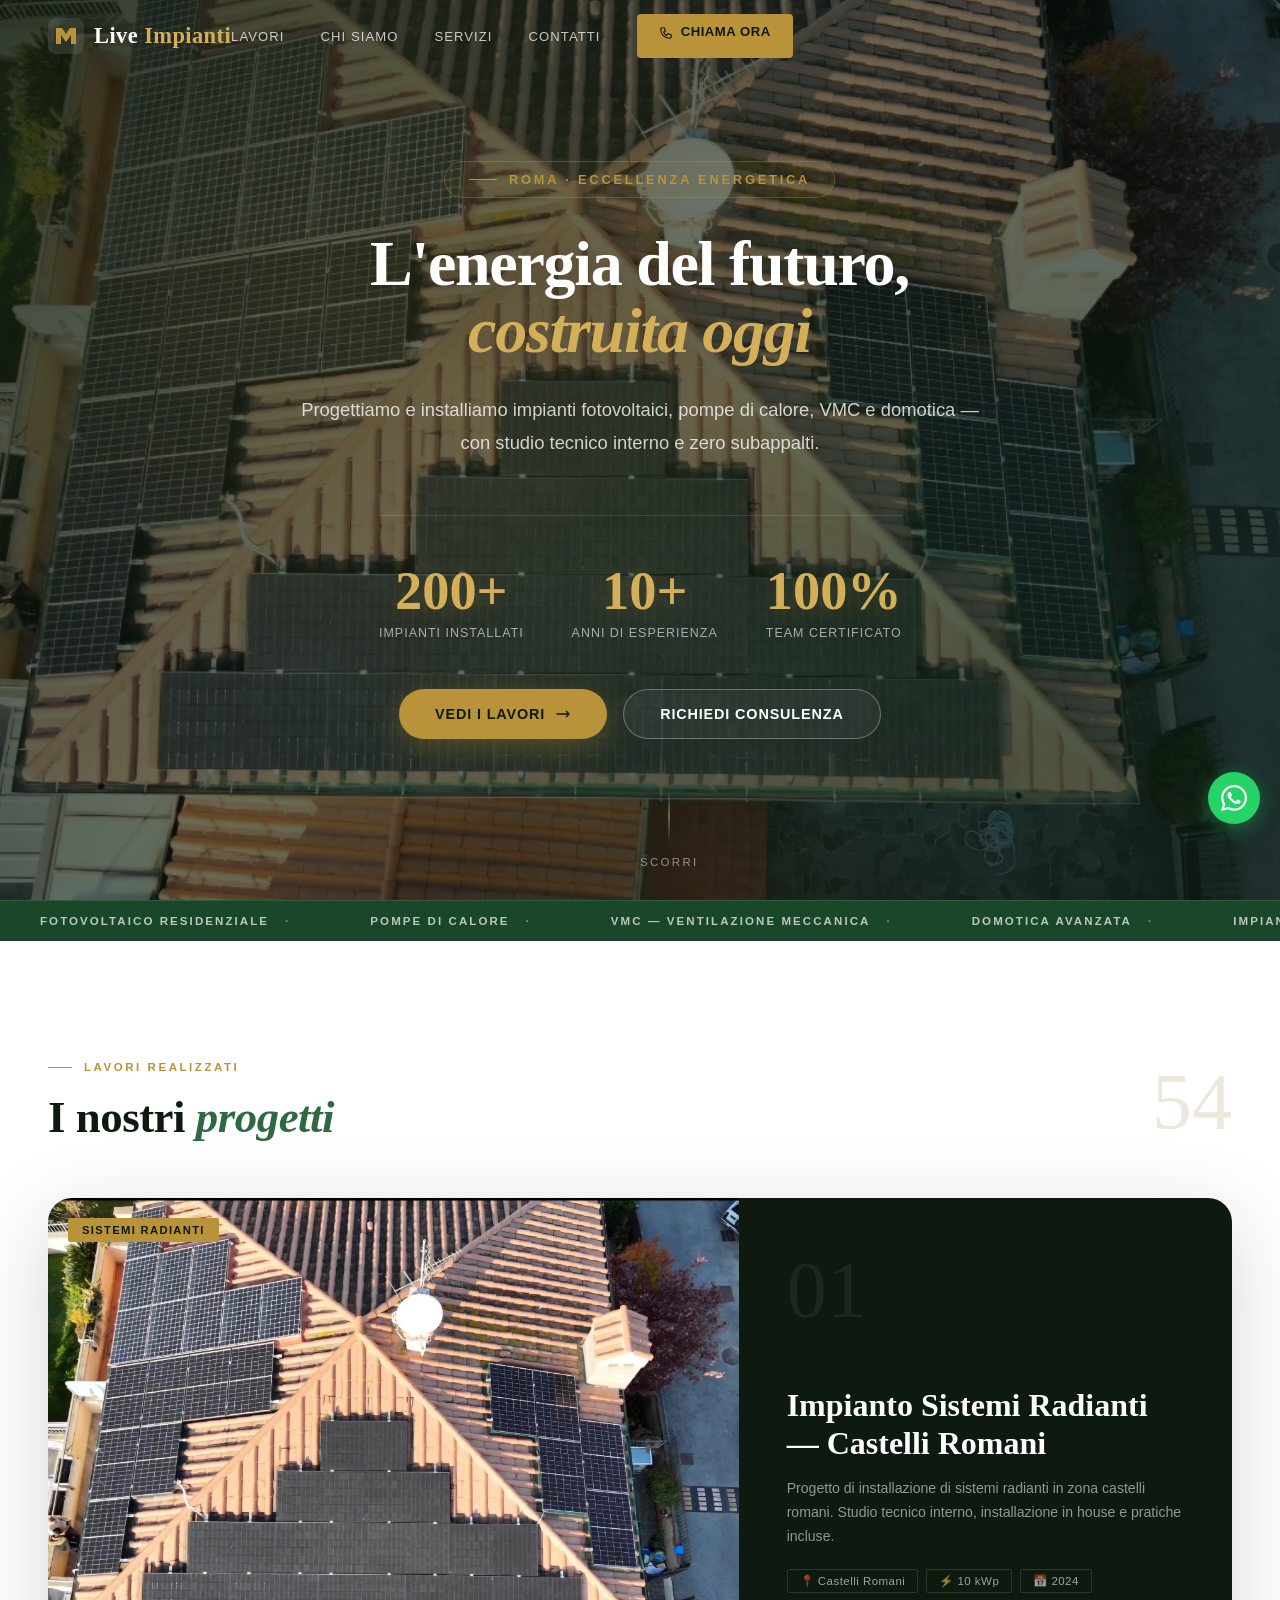
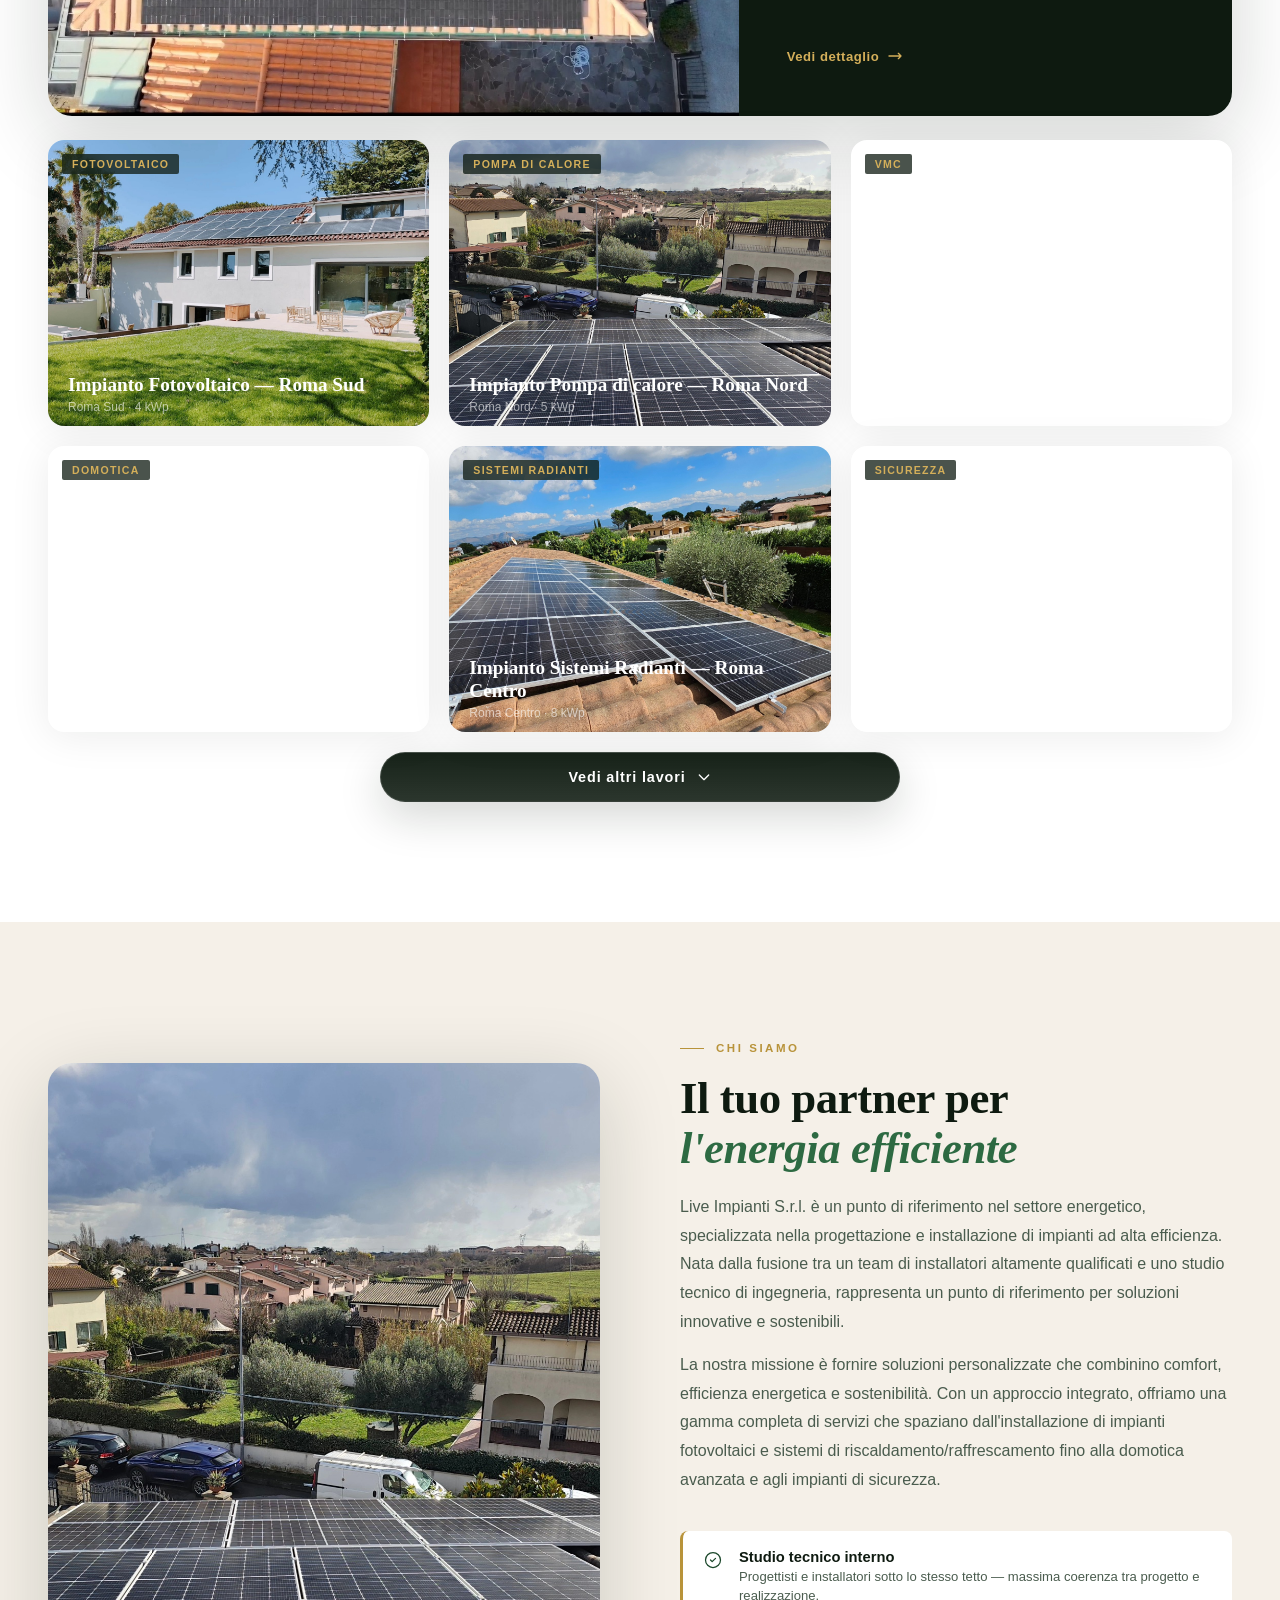
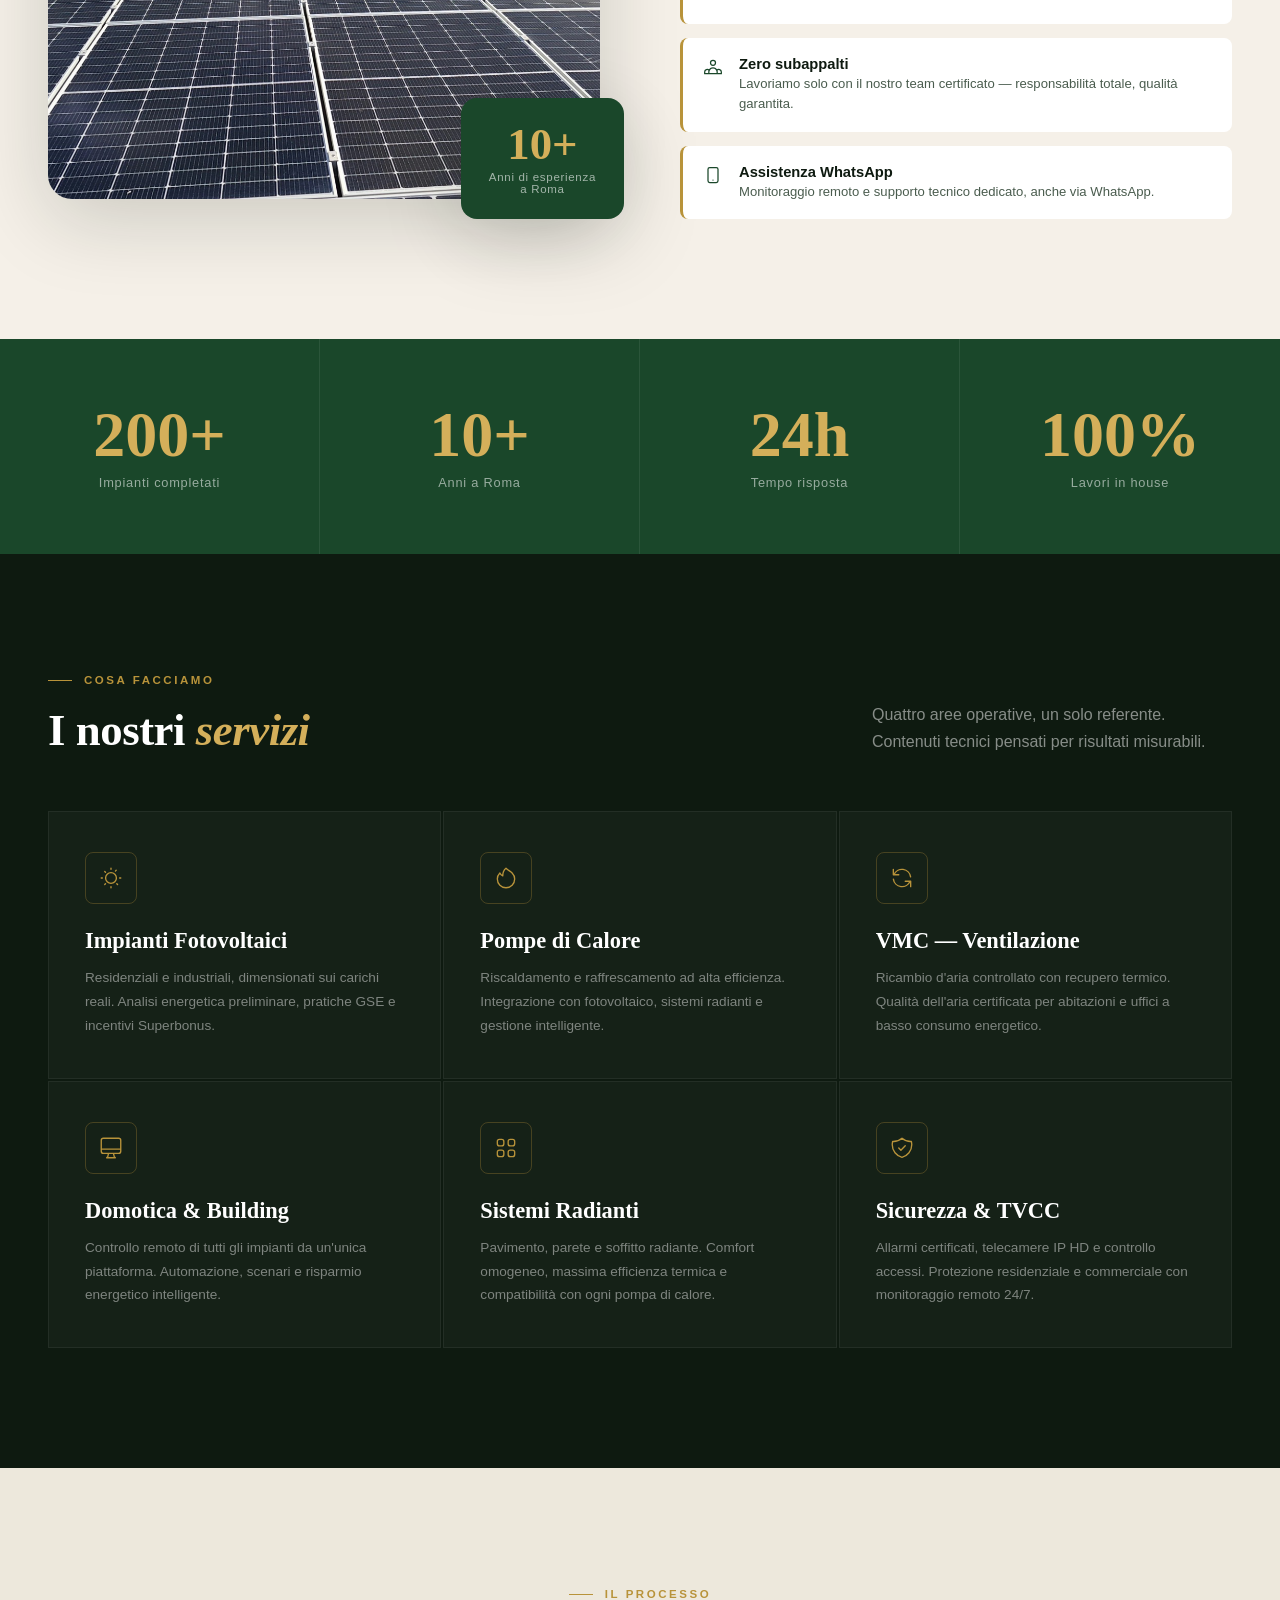
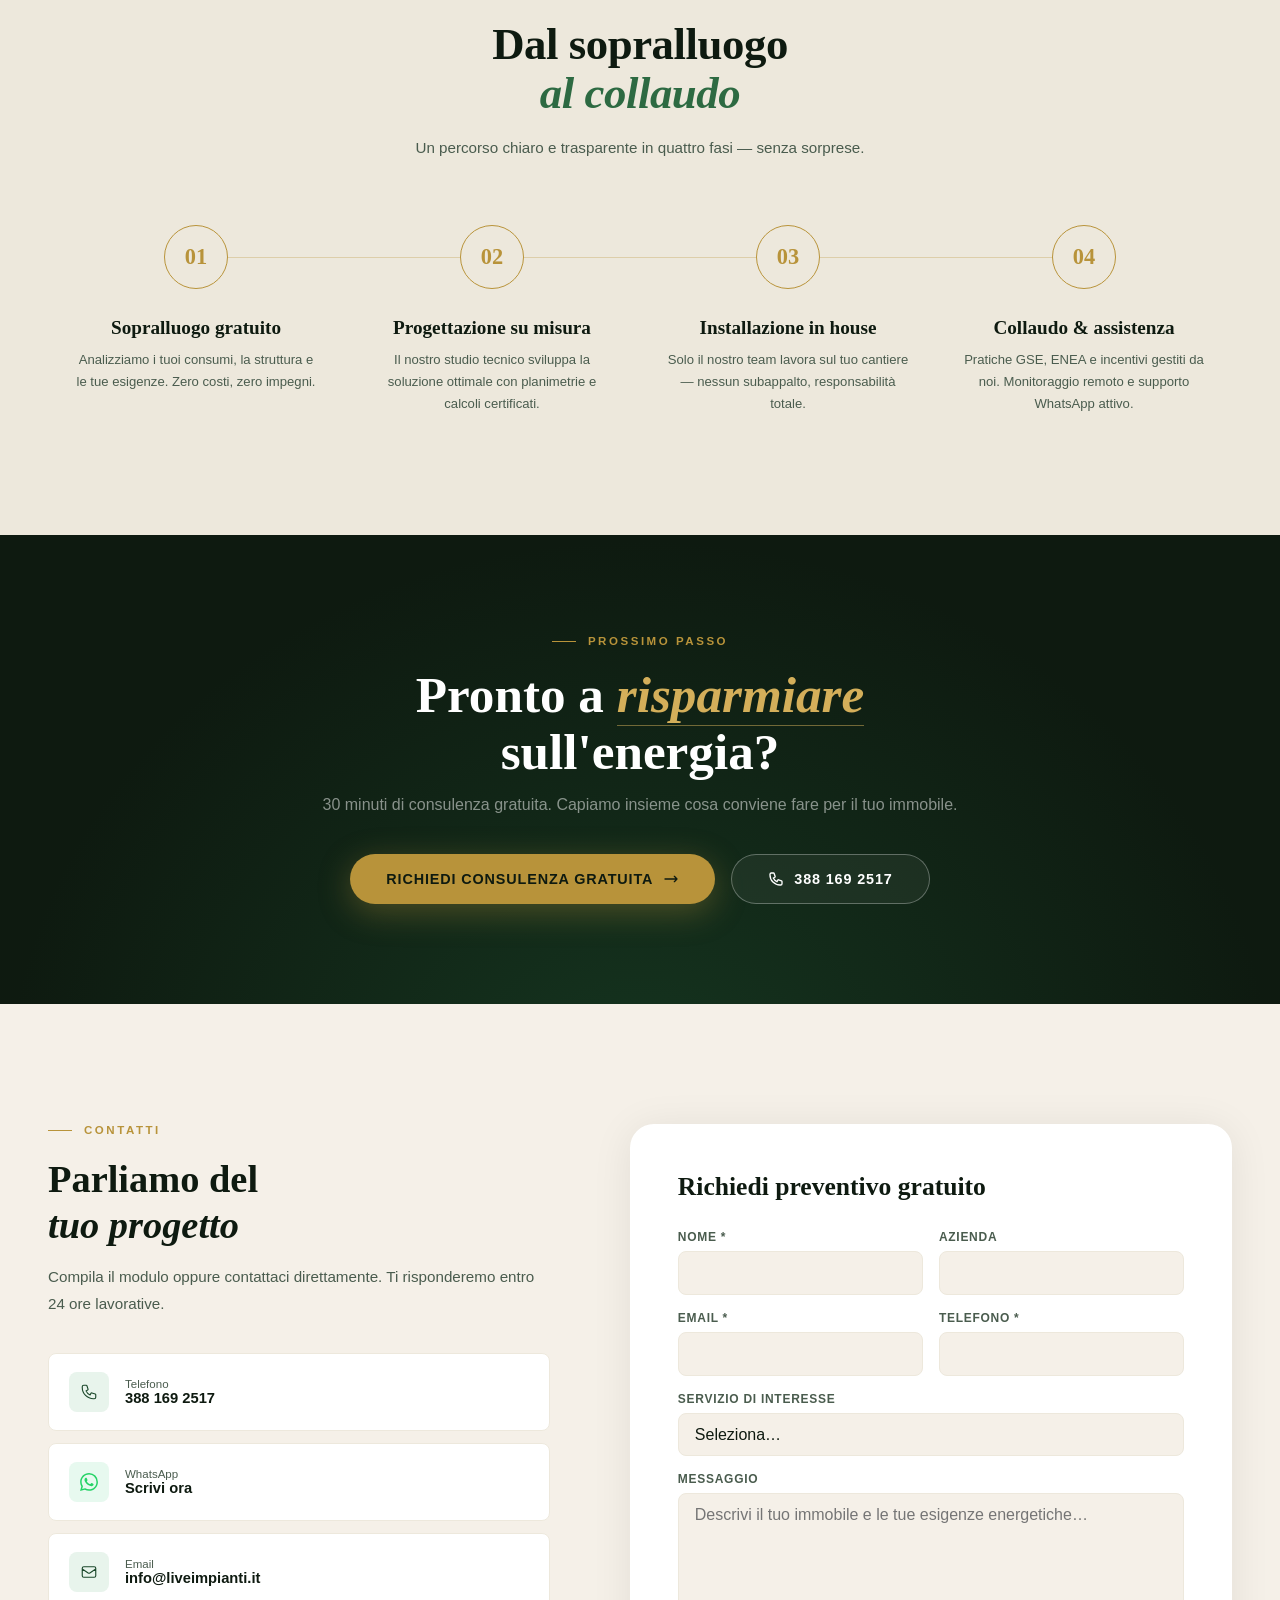
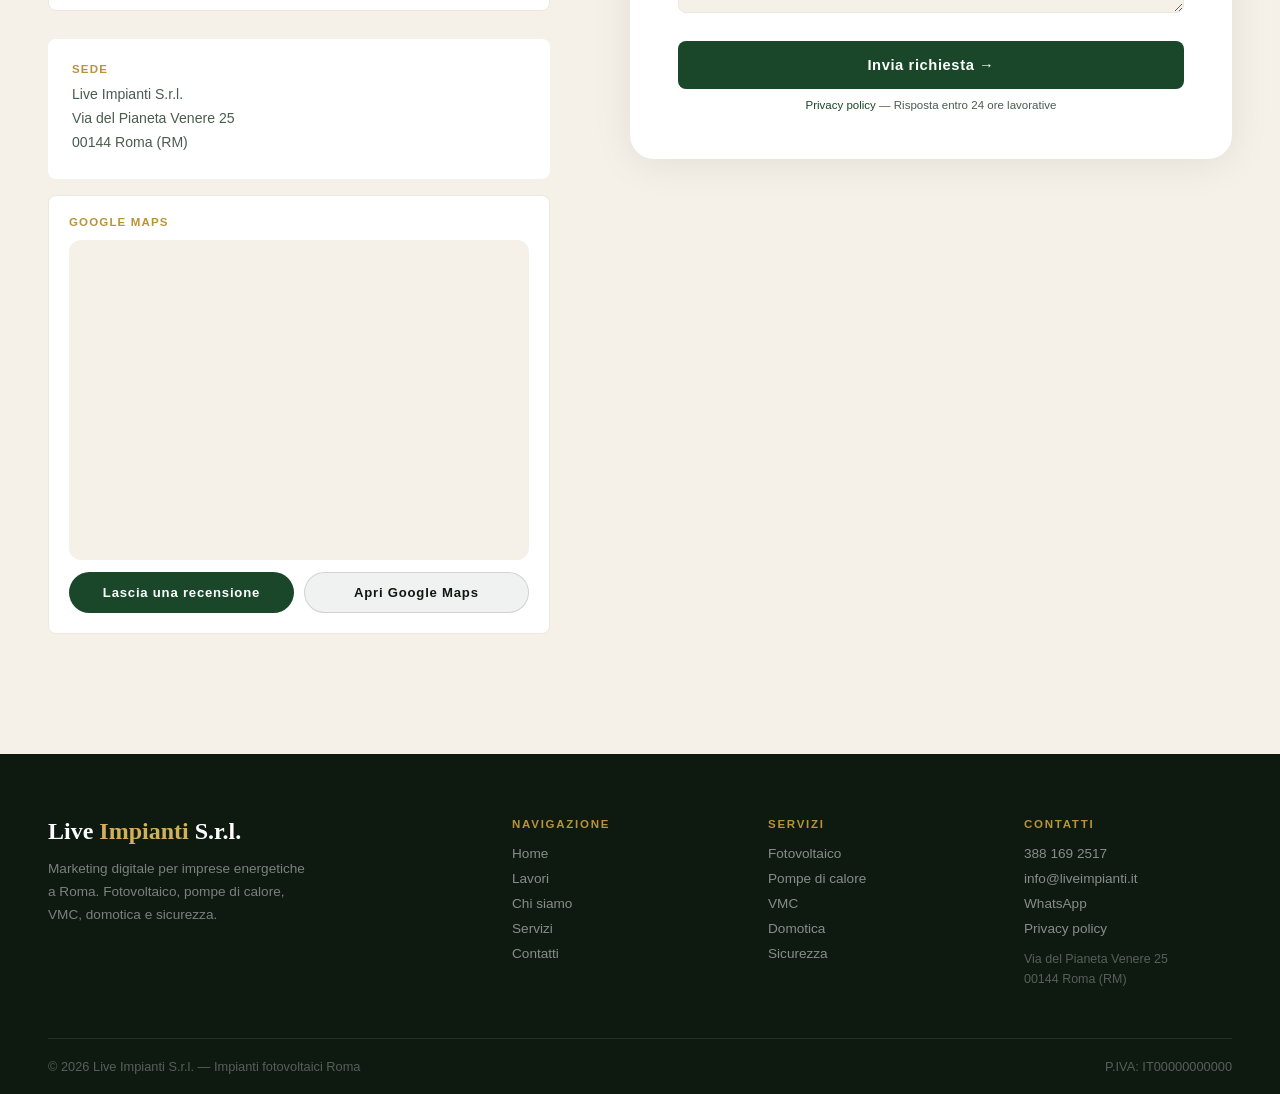
==== commit ec6aaf16: "Add files via upload" ====
--- a/index.html
+++ b/index.html
@@ -1,4 +1,4 @@
-﻿<!DOCTYPE html>
+<!DOCTYPE html>
 <html lang="it">
 <head>
   <meta charset="UTF-8">
@@ -800,13 +800,8 @@
     .numero-label { 
       font-size: 0.8rem; color: rgba(255,255,255,0.55); 
       margin-top: 8px; letter-spacing: 0.06em;
-      opacity: 0;
-      transform: translateY(10px);
-      transition: all 0.6s ease 0.8s;
-    }
-    .numero-item.animated .numero-label {
       opacity: 1;
-      transform: translateY(0);
+      transform: none;
     }
 
     /* ===== METODO ===== */
@@ -1141,11 +1136,25 @@
 
     /* ===== STICKY MOBILE ===== */
     .sticky-call {
-      position: fixed; bottom: 0; inset-x: 0; z-index: 90;
-      height: 56px; background: var(--green);
+      position: fixed; bottom: 136px; right: 20px; z-index: 90;
+      width: 52px; height: 52px; border-radius: 50%;
+      background: var(--green); color: white;
       display: none; align-items: center; justify-content: center;
-      color: white; font-weight: 700; font-size: 0.9rem; letter-spacing: 0.06em;
-    }
+      box-shadow: 0 4px 20px rgba(26,71,42,0.35);
+      transition: transform 0.2s;
+    }
+    .sticky-call:hover { transform: scale(1.08); }
+    .sticky-call svg { width: 24px; height: 24px; }
+    .call-float {
+      position: fixed; bottom: 140px; right: 20px; z-index: 91;
+      width: 52px; height: 52px; border-radius: 50%;
+      background: var(--green); color: white;
+      display: none; align-items: center; justify-content: center;
+      box-shadow: 0 4px 20px rgba(26,71,42,0.35);
+      transition: transform 0.2s;
+    }
+    .call-float:hover { transform: scale(1.08); }
+    .call-float svg { width: 24px; height: 24px; }
     .wa-float {
       position: fixed; bottom: 76px; right: 20px; z-index: 90;
       width: 52px; height: 52px; border-radius: 50%;
@@ -1156,110 +1165,6 @@
     }
     .wa-float:hover { transform: scale(1.08); }
     .wa-float svg { width: 26px; height: 26px; }
-
-    /* ===== ADMIN PANEL ===== */
-    .admin-toggle {
-      position: fixed; bottom: 20px; left: 20px; z-index: 200;
-      width: 44px; height: 44px; border-radius: 50%;
-      background: var(--ink); color: var(--gold);
-      display: flex; align-items: center; justify-content: center;
-      box-shadow: 0 4px 20px rgba(0,0,0,0.3); transition: background 0.2s;
-    }
-    .admin-toggle:hover { background: var(--ink-mid); }
-    .admin-toggle svg { width: 20px; height: 20px; }
-    .admin-overlay {
-      position: fixed; inset: 0; z-index: 300;
-      background: rgba(10,18,12,0.8); backdrop-filter: blur(8px);
-      display: none; align-items: center; justify-content: center; padding: 20px;
-    }
-    .admin-overlay.open { display: flex; }
-    .admin-panel {
-      background: var(--white); border-radius: var(--r-lg);
-      width: 100%; max-width: 640px; max-height: 90vh; overflow-y: auto;
-      box-shadow: var(--shadow-deep);
-    }
-    .admin-header {
-      padding: 28px 32px; border-bottom: 1px solid var(--cream-warm);
-      display: flex; align-items: center; justify-content: space-between;
-      position: sticky; top: 0; background: var(--white); z-index: 1;
-    }
-    .admin-title { font-family: 'Cormorant Garamond', serif; font-size: 1.4rem; font-weight: 600; }
-    .admin-close {
-      width: 36px; height: 36px; border-radius: 50%;
-      background: var(--cream); display: flex; align-items: center; justify-content: center;
-      transition: background 0.2s;
-    }
-    .admin-close:hover { background: var(--cream-warm); }
-    .admin-body { padding: 32px; }
-    .admin-section-title { font-size: 0.72rem; font-weight: 700; letter-spacing: 0.12em; text-transform: uppercase; color: var(--gold); margin-bottom: 16px; }
-    .admin-form-group { margin-bottom: 16px; }
-    .admin-label { font-size: 0.78rem; font-weight: 600; color: var(--ink-soft); display: block; margin-bottom: 6px; }
-    .admin-input, .admin-select, .admin-textarea {
-      width: 100%; padding: 10px 14px; border: 1.5px solid var(--cream-warm);
-      border-radius: var(--r-sm); font-family: 'Outfit', sans-serif; font-size: 0.88rem;
-      color: var(--ink); background: var(--cream); transition: border-color 0.2s;
-      -webkit-appearance: none;
-    }
-    .admin-input:focus, .admin-select:focus, .admin-textarea:focus {
-      outline: none; border-color: var(--green); background: var(--white);
-    }
-    .admin-textarea { resize: vertical; min-height: 80px; }
-    .admin-row { display: grid; grid-template-columns: 1fr 1fr; gap: 12px; }
-    .admin-upload-area {
-      border: 2px dashed var(--cream-warm); border-radius: var(--r-sm);
-      padding: 32px; text-align: center; cursor: pointer;
-      transition: all 0.2s; background: var(--cream);
-    }
-    .admin-upload-area:hover { border-color: var(--green); background: var(--green-pale); }
-    .admin-upload-area.dragover { border-color: var(--gold); background: var(--gold-pale); }
-    .admin-upload-icon { color: var(--ink-soft); margin: 0 auto 8px; }
-    .admin-upload-text { font-size: 0.85rem; color: var(--ink-soft); }
-    .admin-upload-text strong { color: var(--green); }
-    .admin-preview { margin-top: 12px; display: flex; flex-wrap: wrap; gap: 8px; }
-    .admin-preview-item {
-      width: 80px; height: 80px; border-radius: var(--r-sm);
-      overflow: hidden; position: relative; border: 1.5px solid var(--cream-warm);
-    }
-    .admin-preview-item img { width: 100%; height: 100%; object-fit: cover; }
-    .admin-preview-remove {
-      position: absolute; top: 3px; right: 3px; width: 18px; height: 18px;
-      border-radius: 50%; background: rgba(0,0,0,0.6); color: white;
-      display: flex; align-items: center; justify-content: center;
-      font-size: 10px;
-    }
-    .admin-btn {
-      width: 100%; padding: 14px; background: var(--green); color: white;
-      font-family: 'Outfit', sans-serif; font-weight: 600; font-size: 0.9rem;
-      border-radius: var(--r-sm); transition: background 0.2s; margin-top: 8px;
-    }
-    .admin-btn:hover { background: var(--green-mid); }
-    .admin-divider { border: none; border-top: 1px solid var(--cream-warm); margin: 28px 0; }
-    .admin-projects-list { display: flex; flex-direction: column; gap: 8px; }
-    .admin-project-row {
-      display: flex; align-items: center; gap: 12px;
-      padding: 12px; border-radius: var(--r-sm); background: var(--cream);
-      border: 1px solid var(--cream-warm);
-    }
-    .admin-project-thumb {
-      width: 48px; height: 48px; border-radius: 6px; overflow: hidden; flex-shrink: 0;
-    }
-    .admin-project-thumb img { width: 100%; height: 100%; object-fit: cover; }
-    .admin-project-name { font-size: 0.85rem; font-weight: 600; flex: 1; }
-    .admin-project-cat { font-size: 0.72rem; color: var(--ink-soft); }
-    .admin-project-del {
-      width: 28px; height: 28px; border-radius: 50%; background: #fee2e2;
-      color: #ef4444; display: flex; align-items: center; justify-content: center;
-      transition: background 0.2s; font-size: 13px;
-    }
-    .admin-project-del:hover { background: #fecaca; }
-    .admin-toast {
-      position: fixed; top: 20px; right: 20px; z-index: 1000;
-      padding: 14px 20px; background: var(--green); color: white;
-      border-radius: var(--r-sm); font-size: 0.88rem; font-weight: 500;
-      box-shadow: var(--shadow-deep); opacity: 0; transform: translateY(-8px);
-      transition: all 0.3s; pointer-events: none;
-    }
-    .admin-toast.show { opacity: 1; transform: translateY(0); }
 
     /* ===== REVEAL ANIMATIONS ===== */
     [data-reveal] { opacity: 0; transform: translateY(28px); transition: opacity 0.7s ease, transform 0.7s ease; }
@@ -1379,9 +1284,15 @@
       .hero-eyebrow { font-size: 0.7rem; padding: 8px 20px; }
       .hero-h1 { font-size: clamp(2.2rem, 7vw, 3.2rem); }
       .hero-lead { font-size: 1rem; max-width: 100%; }
-      .hero-stats { flex-wrap: wrap; gap: 24px; padding-top: 36px; margin-top: 40px; }
-      .hero-stat-num { font-size: 2.4rem; }
-      .hero-stat-label { font-size: 0.72rem; }
+      .logo-icon { display: none; }
+      .cursor { display: none; }
+      .cursor-ring { display: none; }
+      .logo-text { font-size: 1.15rem; }
+      .hero { min-height: 620px; }
+      .hero-stats { width: 100%; display: grid; grid-template-columns: repeat(3, 1fr); gap: 12px; padding-top: 28px; margin-top: 34px; }
+      .hero-stat { padding: 10px 8px; border: 1px solid rgba(255,255,255,0.12); border-radius: 14px; background: rgba(255,255,255,0.03); }
+      .hero-stat-num { font-size: 1.8rem; }
+      .hero-stat-label { font-size: 0.6rem; letter-spacing: 0.12em; }
       .hero-actions { gap: 12px; margin-top: 40px; }
       .btn-primary, .btn-ghost { padding: 14px 28px; font-size: 0.85rem; }
       .container { padding: 0 20px; }
@@ -1399,12 +1310,14 @@
       .form-wrap { padding: 28px 20px; }
       .f-row { grid-template-columns: 1fr; }
       .footer-top { grid-template-columns: 1fr; }
-      .sticky-call { display: flex; }
+      .sticky-call { display: none; }
+      .call-float { display: flex; }
       .wa-float { bottom: 70px; }
       .cta-actions { flex-direction: column; align-items: center; }
       .lightbox-inner { grid-template-columns: 1fr; max-height: 95vh; }
       .lightbox-info { max-height: 40vh; }
       .projects-header { flex-direction: column; align-items: flex-start; gap: 0; }
+      .hero-scroll { left: auto; right: 20px; transform: none; }
     }
   </style>
 </head>
@@ -1413,9 +1326,6 @@
   <!-- Custom Cursor (desktop only) -->
   <div class="cursor" id="cursor"></div>
   <div class="cursor-ring" id="cursorRing"></div>
-
-  <!-- Toast -->
-  <div class="admin-toast" id="toast"></div>
 
   <!-- Mobile Nav -->
   <div class="mob-nav" id="mobNav">
@@ -1465,7 +1375,7 @@
         <em>costruita oggi</em>
       </h1>
       <p class="hero-lead">
-        Progettiamo e installiamo impianti fotovoltaici, pompe di calore, VMC e domotica — cu studio tecnico interno și zero subappalti.
+        Progettiamo e installiamo impianti fotovoltaici, pompe di calore, VMC e domotica — con studio tecnico interno e zero subappalti.
       </p>
       <div class="hero-stats">
         <div class="hero-stat">
@@ -1478,7 +1388,7 @@
         </div>
         <div class="hero-stat">
           <div class="hero-stat-num">100%</div>
-          <div class="hero-stat-label">In house, zero subappalti</div>
+          <div class="hero-stat-label">Team certificato</div>
         </div>
       </div>
       <div class="hero-actions">
@@ -1530,7 +1440,7 @@
 
       <!-- Featured project -->
       <div id="featured-project" data-reveal>
-        <p style="color:var(--ink-soft);text-align:center;padding:40px 0;font-style:italic">Nessun progetto ancora. Aggiungili dal pannello admin ↙</p>
+        <p style="color:var(--ink-soft);text-align:center;padding:40px 0;font-style:italic">Nessun progetto ancora.</p>
       </div>
 
       <!-- Grid progetti -->
@@ -1852,101 +1762,22 @@
 
   <!-- Sticky mobile call -->
   <a href="tel:+393881692517" class="sticky-call" aria-label="Chiama Live Impianti">
-    📞 CHIAMA ORA — 388 169 2517
+    <svg viewBox="0 0 24 24" fill="none" stroke="currentColor" stroke-width="2">
+      <path stroke-linecap="round" stroke-linejoin="round" d="M22 16.92v3a2 2 0 01-2.18 2 19.86 19.86 0 01-8.63-3.07 19.5 19.5 0 01-6-6A19.86 19.86 0 013.08 4.18 2 2 0 015.11 2h3a2 2 0 012 1.72c.12.86.3 1.7.54 2.5a2 2 0 01-.45 2.11L9.91 9.91a16 16 0 006 6l1.58-1.58a2 2 0 012.11-.45c.8.24 1.64.42 2.5.54A2 2 0 0122 16.92z"/>
+    </svg>
+  </a>
+
+  <!-- Call float (mobile only) -->
+  <a href="tel:+393881692517" class="call-float" aria-label="Chiama Live Impianti">
+    <svg viewBox="0 0 24 24" fill="none" stroke="currentColor" stroke-width="2">
+      <path stroke-linecap="round" stroke-linejoin="round" d="M22 16.92v3a2 2 0 01-2.18 2 19.86 19.86 0 01-8.63-3.07 19.5 19.5 0 01-6-6A19.86 19.86 0 013.08 4.18 2 2 0 015.11 2h3a2 2 0 012 1.72c.12.86.3 1.7.54 2.5a2 2 0 01-.45 2.11L9.91 9.91a16 16 0 006 6l1.58-1.58a2 2 0 012.11-.45c.8.24 1.64.42 2.5.54A2 2 0 0122 16.92z"/>
+    </svg>
   </a>
 
   <!-- WhatsApp float -->
   <a href="https://wa.me/393881692517?text=Salve%2C%20vorrei%20una%20consulenza%20tecnica" target="_blank" rel="noopener" class="wa-float" aria-label="WhatsApp">
     <svg fill="currentColor" viewBox="0 0 24 24"><path d="M17.472 14.382c-.297-.149-1.758-.867-2.03-.967-.273-.099-.471-.148-.67.15-.197.297-.767.966-.94 1.164-.173.199-.347.223-.644.075-.297-.15-1.255-.463-2.39-1.475-.883-.788-1.48-1.761-1.653-2.059-.173-.297-.018-.458.13-.606.134-.133.298-.347.446-.52.149-.174.198-.298.298-.497.099-.198.05-.371-.025-.52-.075-.149-.669-1.612-.916-2.207-.242-.579-.487-.5-.669-.51-.173-.008-.371-.01-.57-.01-.198 0-.52.074-.792.372-.272.297-1.04 1.016-1.04 2.479 0 1.462 1.065 2.875 1.213 3.074.149.198 2.096 3.2 5.077 4.487.709.306 1.262.489 1.694.625.712.227 1.36.195 1.871.118.571-.085 1.758-.719 2.006-1.413.248-.694.248-1.289.173-1.413-.074-.124-.272-.198-.57-.347m-5.421 7.403h-.004a9.87 9.87 0 01-5.031-1.378l-.361-.214-3.741.982.998-3.648-.235-.374a9.86 9.86 0 01-1.51-5.26c.001-5.45 4.436-9.884 9.888-9.884 2.64 0 5.122 1.03 6.988 2.898a9.825 9.825 0 012.893 6.994c-.003 5.45-4.437 9.884-9.885 9.884m8.413-18.297A11.815 11.815 0 0012.05 0C5.495 0 .16 5.335.157 11.892c0 2.096.547 4.142 1.588 5.945L.057 24l6.305-1.654a11.882 11.882 0 005.683 1.448h.005c6.554 0 11.89-5.335 11.893-11.893a11.821 11.821 0 00-3.48-8.413z"/></svg>
   </a>
-
-  <!-- ADMIN TOGGLE -->
-  <button class="admin-toggle" id="adminToggle" title="Gestisci progetti">
-    <svg viewBox="0 0 24 24" fill="none" stroke="currentColor" stroke-width="1.5"><path stroke-linecap="round" stroke-linejoin="round" d="M12 6V4m0 2a2 2 0 100 4m0-4a2 2 0 110 4m-6 8a2 2 0 100-4m0 4a2 2 0 110-4m0 4v2m0-6V4m6 6v10m6-2a2 2 0 100-4m0 4a2 2 0 110-4m0 4v2m0-6V4"/></svg>
-  </button>
-
-  <!-- ADMIN PANEL -->
-  <div class="admin-overlay" id="adminOverlay">
-    <div class="admin-panel">
-      <div class="admin-header">
-        <div class="admin-title">Gestione Progetti</div>
-        <button class="admin-close" id="adminClose">
-          <svg width="16" height="16" viewBox="0 0 24 24" fill="none" stroke="currentColor" stroke-width="2"><path d="M18 6L6 18M6 6l12 12"/></svg>
-        </button>
-      </div>
-      <div class="admin-body">
-        <!-- Aggiungi progetto -->
-        <div class="admin-section-title">Aggiungi nuovo progetto</div>
-
-        <div class="admin-form-group">
-          <label class="admin-label">Titolo progetto *</label>
-          <input class="admin-input" id="a-title" placeholder="Es. Fotovoltaico 6kW — Villa Parioli" type="text">
-        </div>
-
-        <div class="admin-row">
-          <div class="admin-form-group">
-            <label class="admin-label">Categoria</label>
-            <select class="admin-select" id="a-cat">
-              <option value="Fotovoltaico">Fotovoltaico</option>
-              <option value="Pompa di calore">Pompa di calore</option>
-              <option value="VMC">VMC</option>
-              <option value="Domotica">Domotica</option>
-              <option value="Sistemi Radianti">Sistemi Radianti</option>
-              <option value="Sicurezza">Sicurezza</option>
-              <option value="Impianto completo">Impianto completo</option>
-            </select>
-          </div>
-          <div class="admin-form-group">
-            <label class="admin-label">Zona (es. Parioli, Roma)</label>
-            <input class="admin-input" id="a-zone" placeholder="Roma Nord" type="text">
-          </div>
-        </div>
-
-        <div class="admin-row">
-          <div class="admin-form-group">
-            <label class="admin-label">Potenza / Dettaglio tecnico</label>
-            <input class="admin-input" id="a-power" placeholder="6 kWp" type="text">
-          </div>
-          <div class="admin-form-group">
-            <label class="admin-label">Anno installazione</label>
-            <input class="admin-input" id="a-year" placeholder="2024" type="text">
-          </div>
-        </div>
-
-        <div class="admin-form-group">
-          <label class="admin-label">Descrizione</label>
-          <textarea class="admin-textarea" id="a-desc" placeholder="Breve descrizione dell'impianto e dei risultati ottenuti…"></textarea>
-        </div>
-
-        <div class="admin-form-group">
-          <label class="admin-label">Immagine principale</label>
-          <div class="admin-upload-area" id="uploadArea" onclick="document.getElementById('imgInput').click()">
-            <div class="admin-upload-icon">
-              <svg width="32" height="32" viewBox="0 0 24 24" fill="none" stroke="currentColor" stroke-width="1.5"><path stroke-linecap="round" stroke-linejoin="round" d="M4 16l4.586-4.586a2 2 0 012.828 0L16 16m-2-2l1.586-1.586a2 2 0 012.828 0L20 14m-6-6h.01M6 20h12a2 2 0 002-2V6a2 2 0 00-2-2H6a2 2 0 00-2 2v12a2 2 0 002 2z"/></svg>
-            </div>
-            <div class="admin-upload-text"><strong>Clicca per caricare</strong> o trascina qui<br><small style="color:#94a3b8">JPG, PNG, WEBP — max 10MB</small></div>
-          </div>
-          <input type="file" id="imgInput" accept="image/*" multiple style="display:none">
-          <div class="admin-preview" id="imgPreview"></div>
-        </div>
-
-        <div class="admin-form-group" style="display:flex;align-items:center;gap:10px">
-          <input type="checkbox" id="a-featured" style="width:18px;height:18px;accent-color:var(--green)">
-          <label class="admin-label" for="a-featured" style="margin:0">Metti in primo piano (progetto in evidenza)</label>
-        </div>
-
-        <button class="admin-btn" id="a-save">+ Aggiungi progetto</button>
-
-        <hr class="admin-divider">
-
-        <!-- Lista progetti esistenti -->
-        <div class="admin-section-title">Progetti presenti (<span id="admin-proj-count">0</span>)</div>
-        <div class="admin-projects-list" id="admin-projects-list">
-          <div style="font-size:0.82rem;color:var(--ink-soft);text-align:center;padding:20px">Nessun progetto. Aggiungine uno sopra.</div>
-        </div>
-      </div>
-    </div>
-  </div>
 
   <!-- LIGHTBOX -->
   <div class="lightbox" id="lightbox" role="dialog" aria-modal="true" aria-label="Dettaglio progetto">
@@ -1978,8 +1809,8 @@
   
   <script src="js/animations.js" defer></script>
   <script src="js/image-optimizer.js" defer></script>
-  <script src="js/mobile-menu.js" defer></script>
-<script src="js/all-projects-data.js"></script>
+  <script src="js/mobile-menu.js" defer></script>
+<script src="js/all-projects-data.js"></script>
 <script>
   // ===== STATE =====
   function mergeProjects(preloaded, stored) {
@@ -2151,101 +1982,6 @@
     const c = colors[cat] || colors.default;
     return `data:image/svg+xml,<svg xmlns='http://www.w3.org/2000/svg' viewBox='0 0 400 300'><rect fill='${c}' width='400' height='300'/><text x='200' y='155' fill='%23b8933a' text-anchor='middle' font-size='48' font-family='serif'>☀</text><text x='200' y='195' fill='rgba(255,255,255,0.4)' text-anchor='middle' font-size='14' font-family='sans-serif'>${encodeURIComponent(cat)}</text></svg>`;
   }
-
-  // ===== ADMIN LIST =====
-  function renderAdminList() {
-    const list = document.getElementById('admin-projects-list');
-    const cnt = document.getElementById('admin-proj-count');
-    cnt.textContent = projects.length;
-    if (!projects.length) {
-      list.innerHTML = '<div style="font-size:0.82rem;color:var(--ink-soft);text-align:center;padding:20px">Nessun progetto. Aggiungine uno sopra.</div>';
-      return;
-    }
-    list.innerHTML = projects.map((p,i) => `
-      <div class="admin-project-row">
-        <div class="admin-project-thumb"><img src="${p.image || placeholderSvg(p.category)}" alt="${p.title}"></div>
-        <div style="flex:1">
-          <div class="admin-project-name">${p.title}</div>
-          <div class="admin-project-cat">${p.category}${p.zone ? ' · ' + p.zone : ''}${p.featured ? ' ⭐' : ''}</div>
-        </div>
-        <button class="admin-project-del" onclick="deleteProject(${i})" title="Elimina">✕</button>
-      </div>`).join('');
-  }
-
-  function deleteProject(i) {
-    if (!confirm(`Eliminare "${projects[i].title}"?`)) return;
-    projects.splice(i, 1);
-    saveProjects();
-    renderProjects();
-    renderAdminList();
-    showToast('Progetto eliminato');
-  }
-
-  // ===== IMAGE UPLOAD =====
-  const imgInput = document.getElementById('imgInput');
-  const imgPreview = document.getElementById('imgPreview');
-  const uploadArea = document.getElementById('uploadArea');
-  let pendingImages = [];
-
-  imgInput.addEventListener('change', e => handleFiles(e.target.files));
-  uploadArea.addEventListener('dragover', e => { e.preventDefault(); uploadArea.classList.add('dragover'); });
-  uploadArea.addEventListener('dragleave', () => uploadArea.classList.remove('dragover'));
-  uploadArea.addEventListener('drop', e => { e.preventDefault(); uploadArea.classList.remove('dragover'); handleFiles(e.dataTransfer.files); });
-
-  function handleFiles(files) {
-    Array.from(files).forEach(file => {
-      if (!file.type.startsWith('image/')) return;
-      const reader = new FileReader();
-      reader.onload = e => {
-        pendingImages.push(e.target.result);
-        renderPreview();
-      };
-      reader.readAsDataURL(file);
-    });
-  }
-
-  function renderPreview() {
-    imgPreview.innerHTML = pendingImages.map((src, i) => `
-      <div class="admin-preview-item">
-        <img src="${src}" alt="">
-        <button class="admin-preview-remove" onclick="removeImg(${i})">✕</button>
-      </div>`).join('');
-  }
-  function removeImg(i) { pendingImages.splice(i,1); renderPreview(); }
-
-  // ===== SAVE PROJECT =====
-  document.getElementById('a-save').addEventListener('click', () => {
-    const title = document.getElementById('a-title').value.trim();
-    if (!title) { showToast('Inserisci il titolo del progetto', true); return; }
-    const proj = {
-      title,
-      category: document.getElementById('a-cat').value,
-      zone: document.getElementById('a-zone').value.trim(),
-      power: document.getElementById('a-power').value.trim(),
-      year: document.getElementById('a-year').value.trim(),
-      description: document.getElementById('a-desc').value.trim(),
-      image: pendingImages[0] || '',
-      featured: document.getElementById('a-featured').checked,
-      createdAt: Date.now()
-    };
-    // Se featured, deseleziona altri
-    if (proj.featured) projects.forEach(p => p.featured = false);
-    projects.unshift(proj);
-    saveProjects();
-    renderProjects();
-    renderAdminList();
-    // Reset form
-    document.getElementById('a-title').value = '';
-    document.getElementById('a-zone').value = '';
-    document.getElementById('a-power').value = '';
-    document.getElementById('a-year').value = '';
-    document.getElementById('a-desc').value = '';
-    document.getElementById('a-featured').checked = false;
-    pendingImages = [];
-    imgInput.value = '';
-    renderPreview();
-    showToast('✓ Progetto aggiunto con successo!');
-  });
 
   // ===== LIGHTBOX =====
   function openLightbox(idx) {
@@ -2295,20 +2031,6 @@
     document.getElementById('more-btn').textContent = h.classList.contains('visible') ? 'Mostra meno ↑' : 'Vedi altri lavori ↓';
   });
 
-  // ===== ADMIN PANEL =====
-  document.getElementById('adminToggle').onclick = () => document.getElementById('adminOverlay').classList.add('open');
-  document.getElementById('adminClose').onclick = () => document.getElementById('adminOverlay').classList.remove('open');
-  document.getElementById('adminOverlay').onclick = e => { if (e.target === e.currentTarget) e.currentTarget.classList.remove('open'); };
-
-  // ===== TOAST =====
-  function showToast(msg, isError = false) {
-    const t = document.getElementById('toast');
-    t.textContent = msg;
-    t.style.background = isError ? '#ef4444' : 'var(--green)';
-    t.classList.add('show');
-    setTimeout(() => t.classList.remove('show'), 3000);
-  }
-
   // ===== HEADER SCROLL =====
   window.addEventListener('scroll', () => {
     document.getElementById('header').classList.toggle('scrolled', window.scrollY > 60);
@@ -2350,22 +2072,12 @@
     const heroEl = document.getElementById('hero-img');
     const chiEl = document.getElementById('chisiamo-img');
     if (PRELOADED_PROJECTS && PRELOADED_PROJECTS.length > 0) {
-      if(heroEl) heroEl.src = PRELOADED_PROJECTS[0].image;
       // Pick a good image for chi-siamo: villa with garden (index 1)
       if(chiEl) chiEl.src = PRELOADED_PROJECTS[1].image;
     }
   }
   initHeroImages();
-  // Merge preloaded + localStorage projects
-  const stored = JSON.parse(localStorage.getItem('li_projects') || '[]');
-  // Only add preloaded if no stored data yet, or merge missing ones
-  if (stored.length === 0) {
-    projects = [...PRELOADED_PROJECTS];
-    saveProjects();
-  }
   renderProjects();
-  renderAdminList();
   </script>
 </body>
 </html>
-
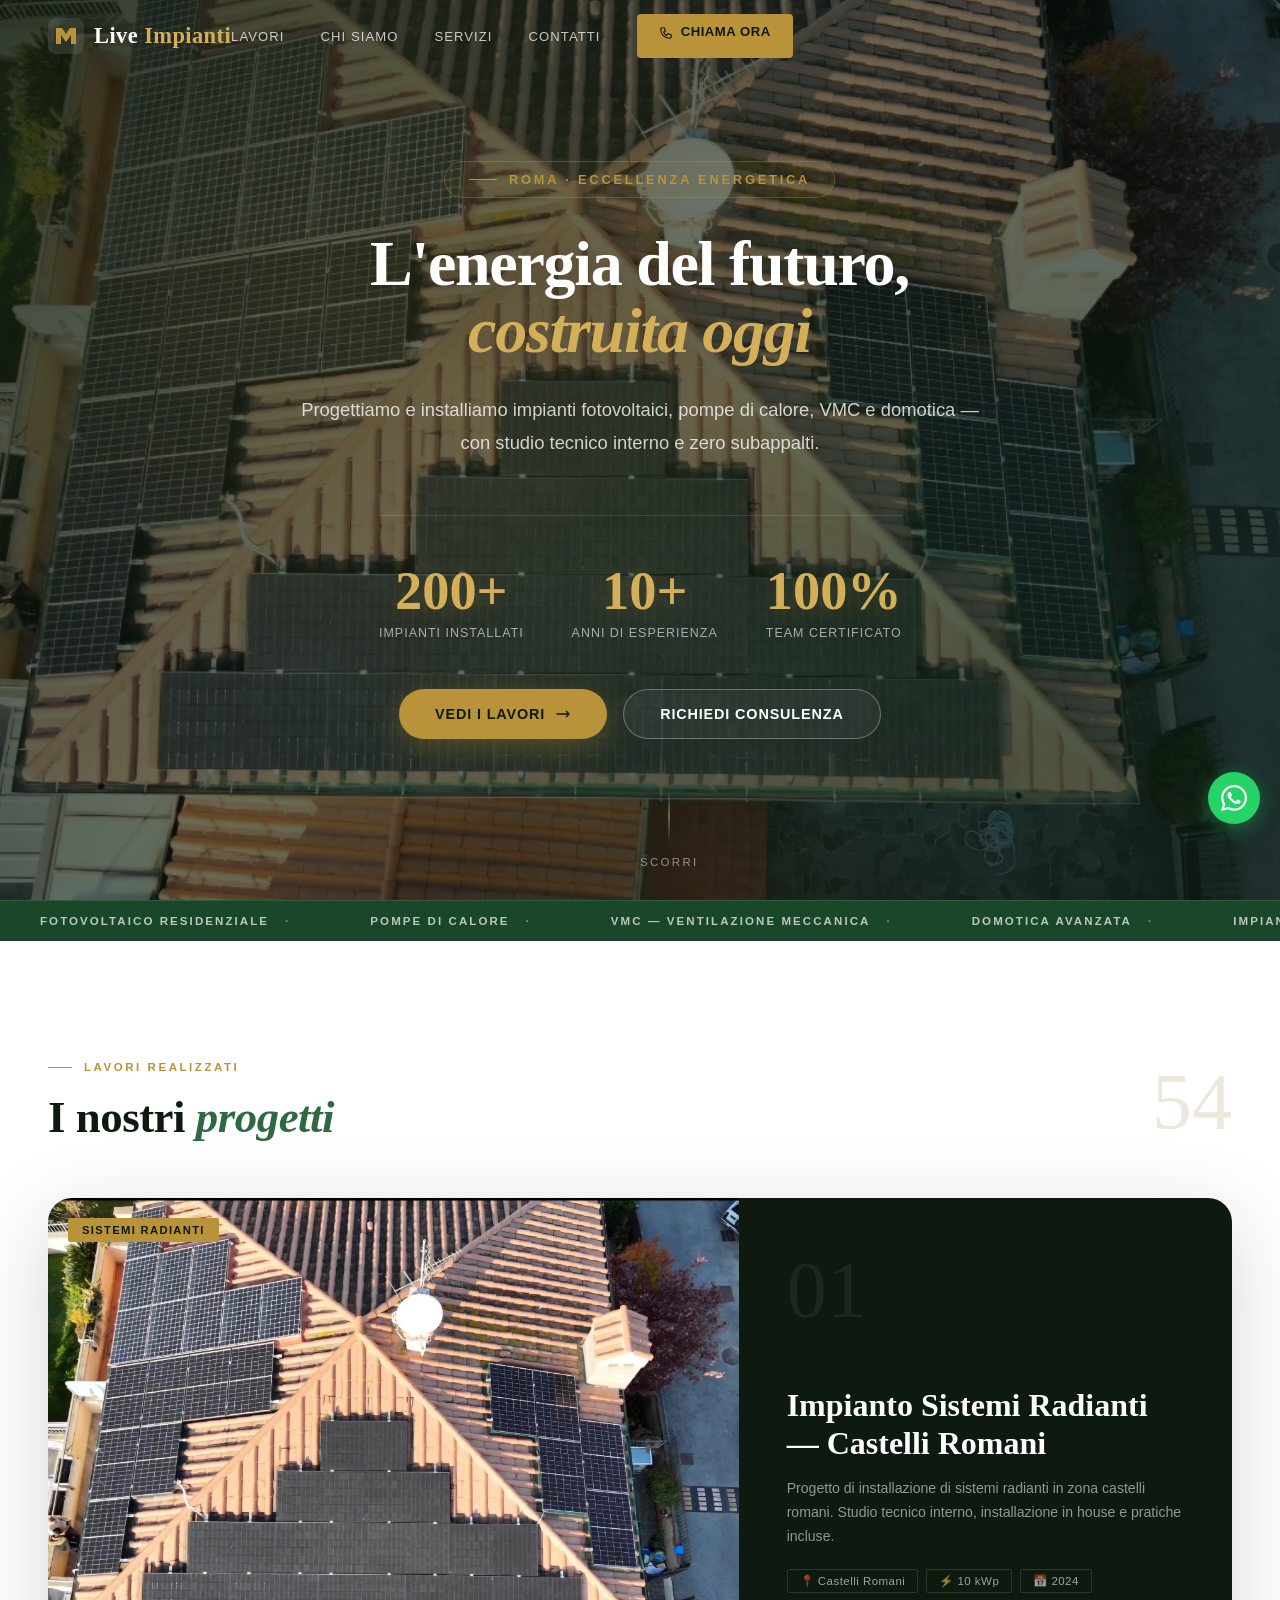
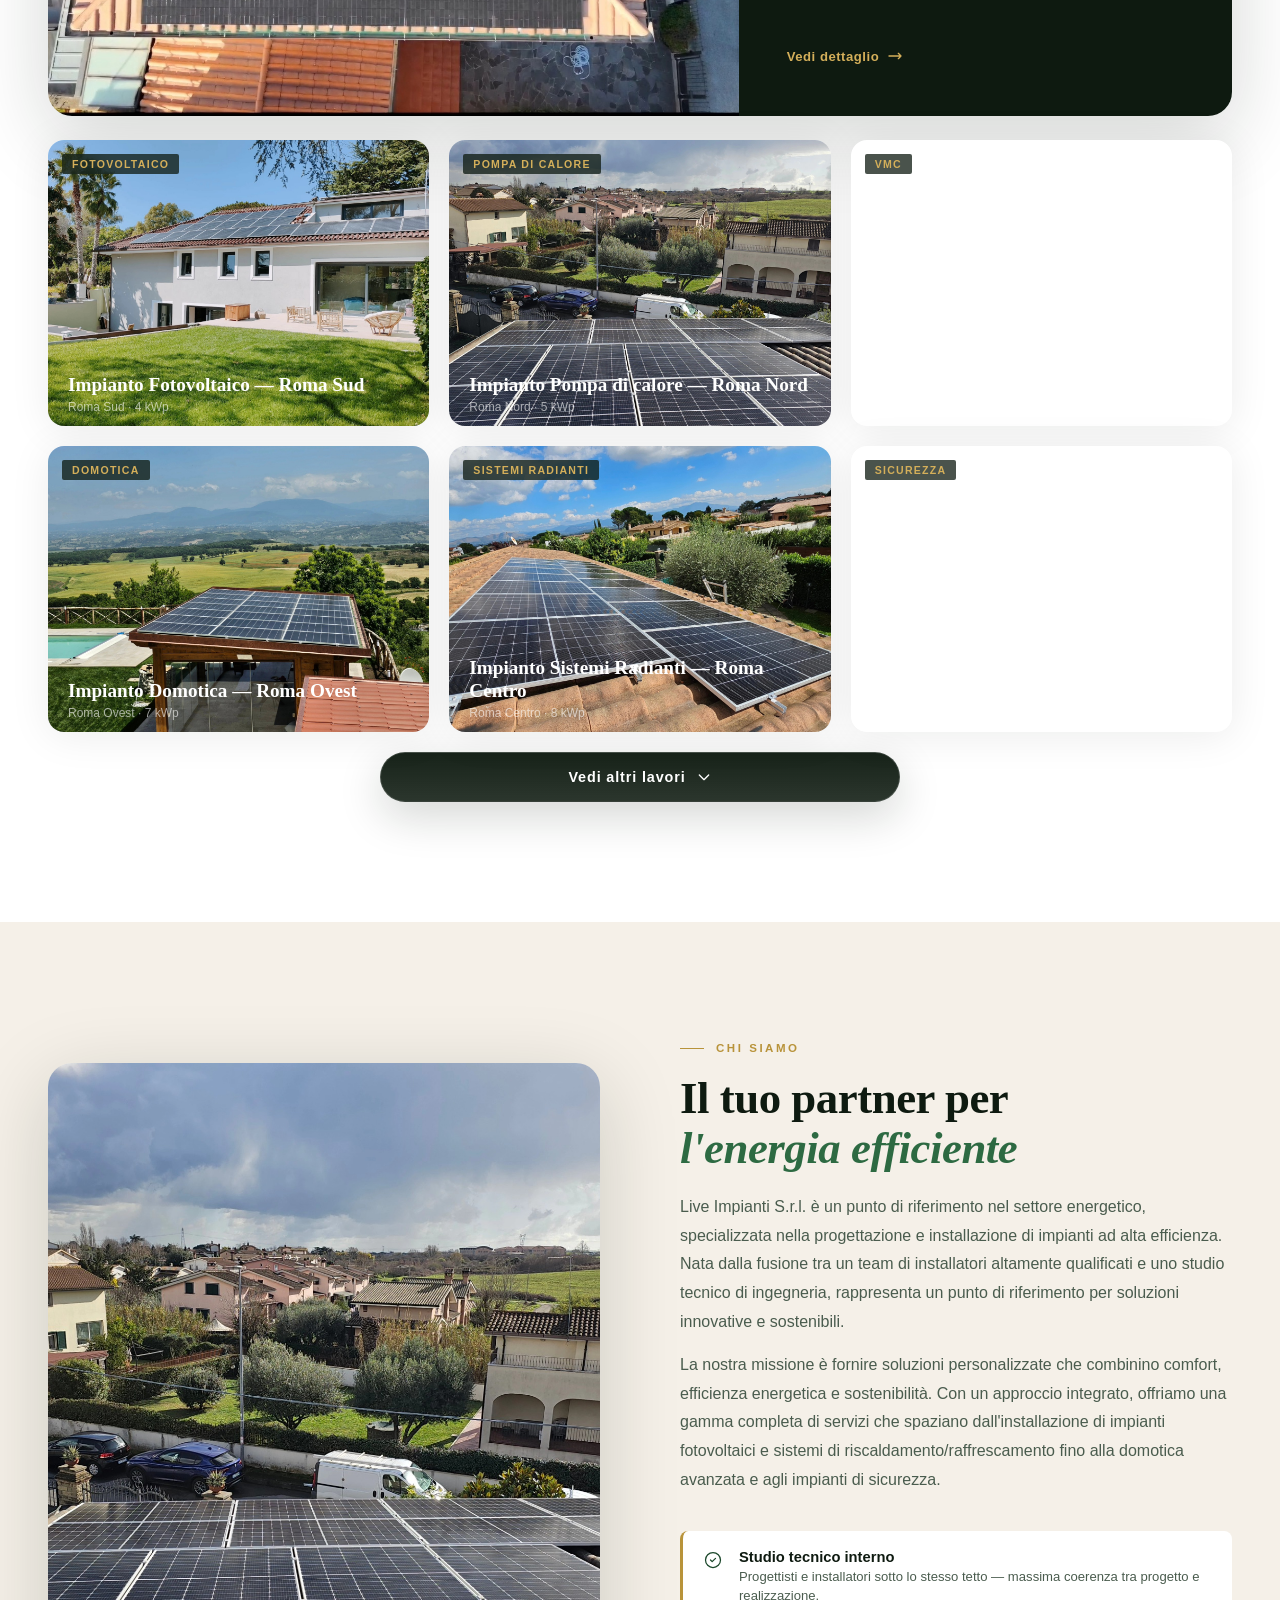
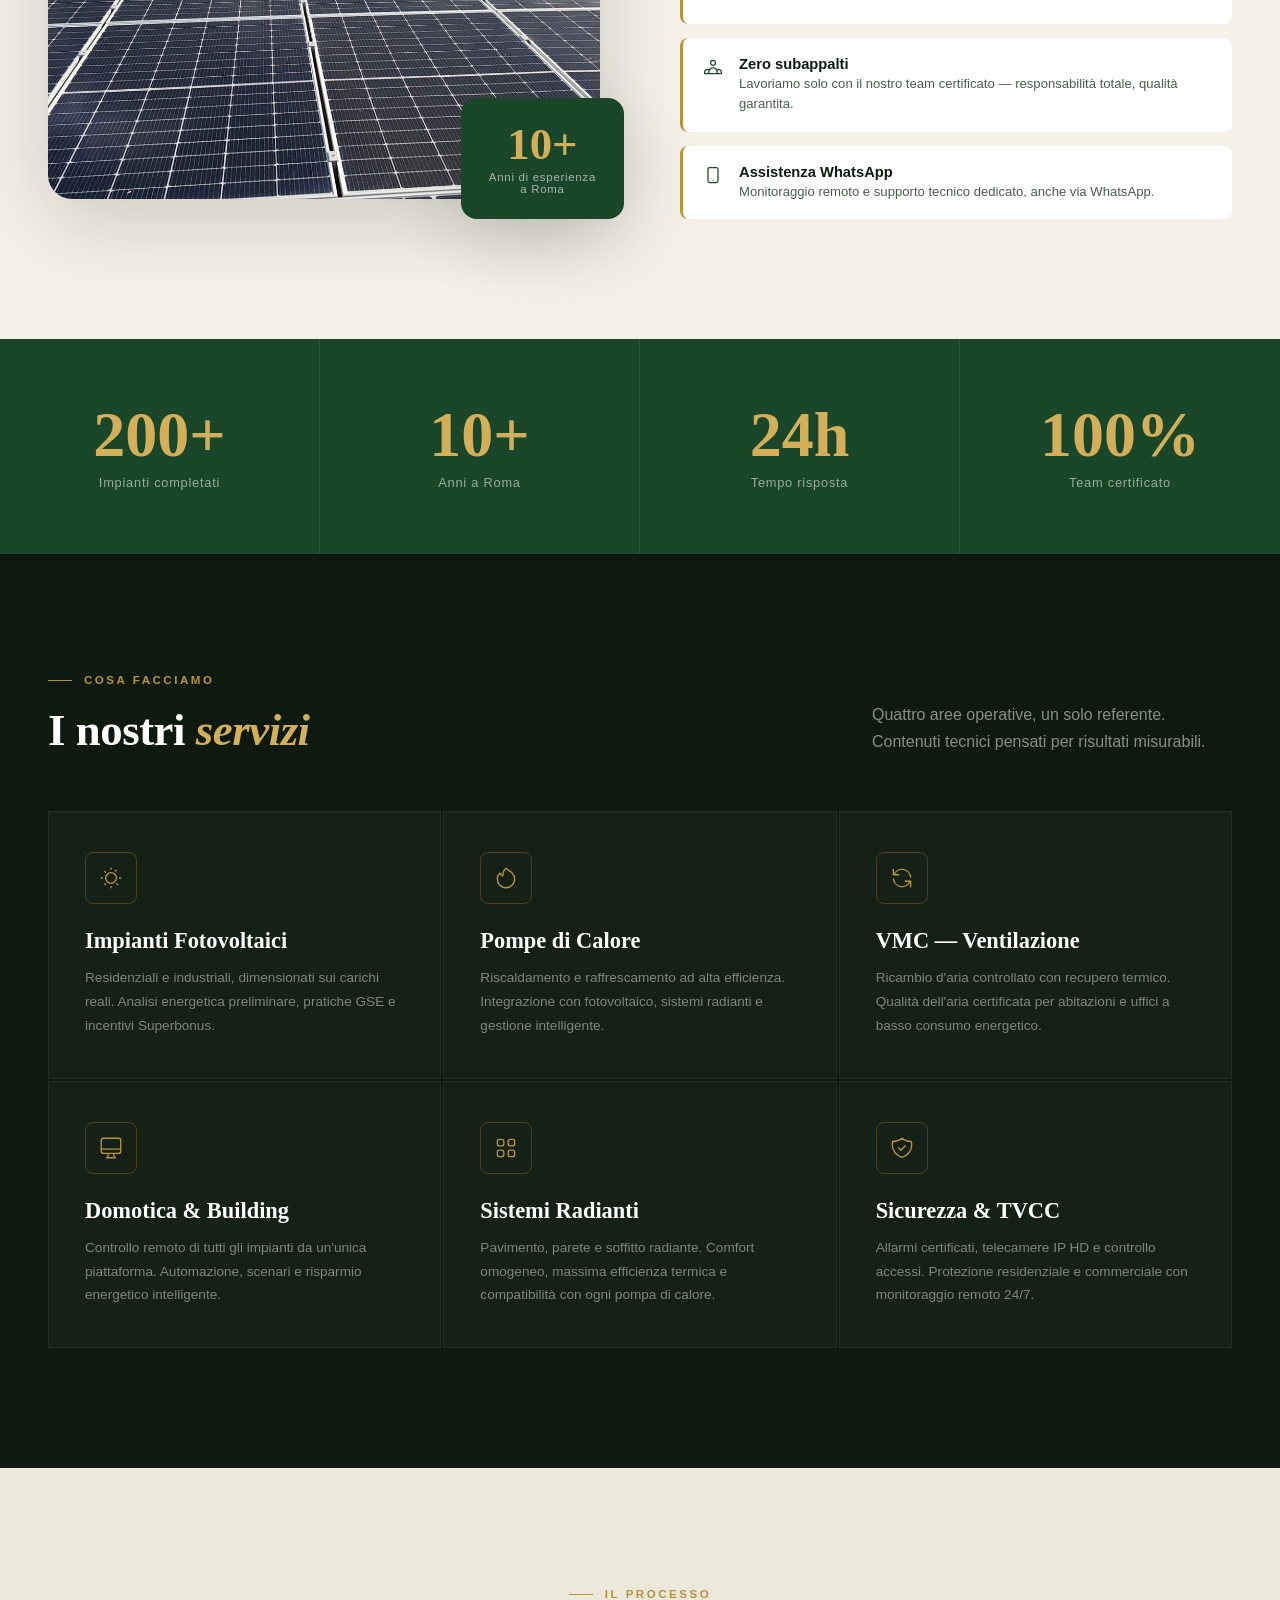
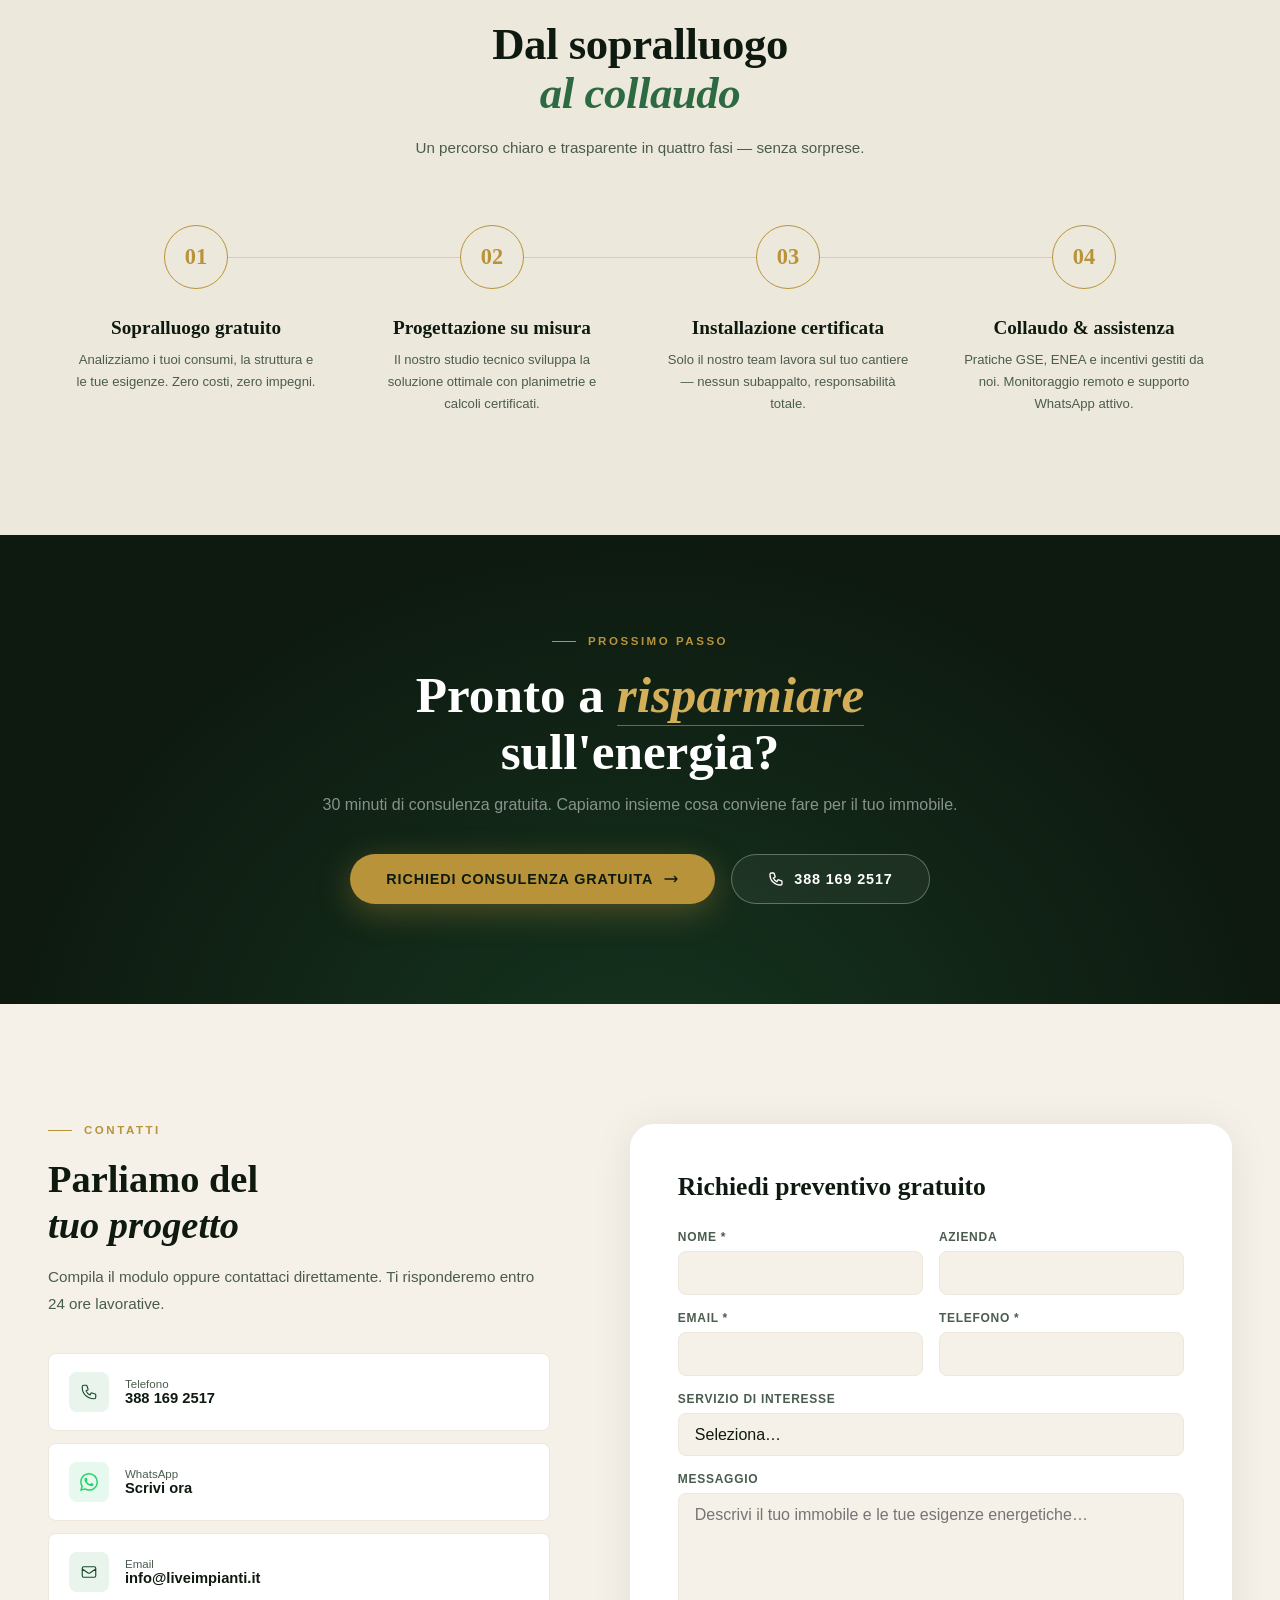
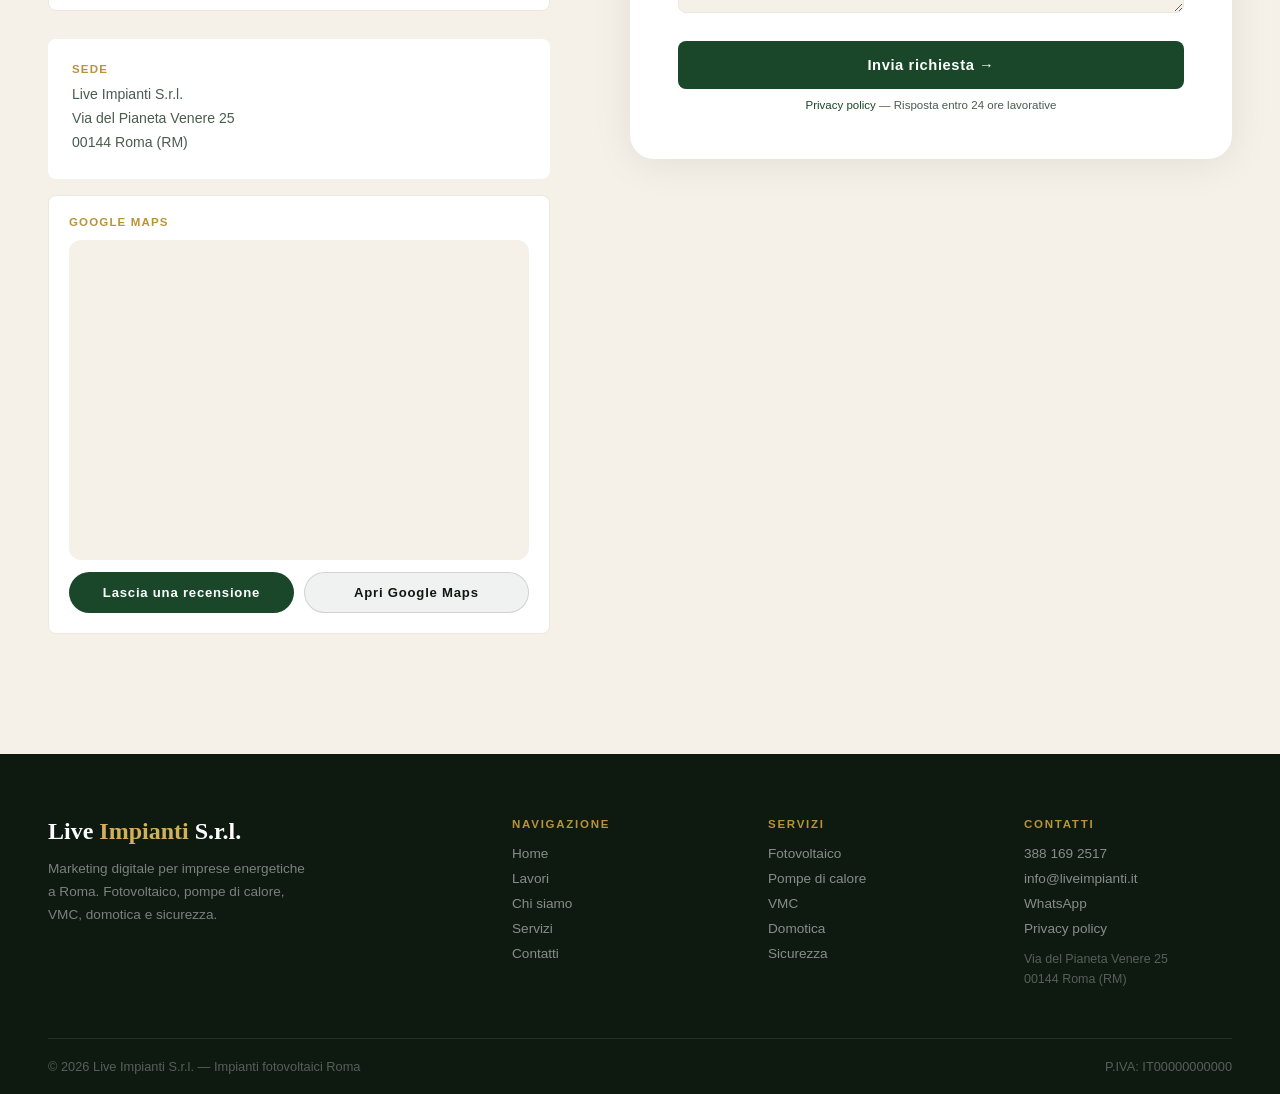
==== commit b65dc00e: "Add files via upload" ====
--- a/index.html
+++ b/index.html
@@ -1280,24 +1280,26 @@
       .numero-item { border-right: none; border-bottom: 1px solid rgba(255,255,255,0.08); }
     }
     @media (max-width: 768px) {
-      .hero { height: 100vh; min-height: 700px; }
-      .hero-eyebrow { font-size: 0.7rem; padding: 8px 20px; }
-      .hero-h1 { font-size: clamp(2.2rem, 7vw, 3.2rem); }
-      .hero-lead { font-size: 1rem; max-width: 100%; }
+      .hero { height: 100vh; min-height: 100vh; max-height: 100vh; overflow: hidden; margin: 0; padding: 0; }
+      .hero-visual { height: 100%; position: absolute; top: 0; left: 0; right: 0; bottom: 0; margin: 0; padding: 0; }
+      .hero-visual img { height: 100%; width: 100%; object-fit: cover; object-position: center; margin: 0; padding: 0; }
+      .hero-content { padding: 20px 16px; height: 100%; justify-content: center; position: relative; z-index: 10; margin: 0; }
+      .hero-eyebrow { font-size: 0.7rem; padding: 8px 20px; margin-bottom: 20px; }
+      .hero-h1 { font-size: clamp(2.2rem, 7vw, 3.2rem); line-height: 1.1; }
+      .hero-lead { font-size: 1rem; max-width: 100%; margin-top: 20px; }
       .logo-icon { display: none; }
       .cursor { display: none; }
       .cursor-ring { display: none; }
       .logo-text { font-size: 1.15rem; }
-      .hero { min-height: 620px; }
-      .hero-stats { width: 100%; display: grid; grid-template-columns: repeat(3, 1fr); gap: 12px; padding-top: 28px; margin-top: 34px; }
-      .hero-stat { padding: 10px 8px; border: 1px solid rgba(255,255,255,0.12); border-radius: 14px; background: rgba(255,255,255,0.03); }
-      .hero-stat-num { font-size: 1.8rem; }
-      .hero-stat-label { font-size: 0.6rem; letter-spacing: 0.12em; }
-      .hero-actions { gap: 12px; margin-top: 40px; }
-      .btn-primary, .btn-ghost { padding: 14px 28px; font-size: 0.85rem; }
+      .hero-stats { width: 100%; display: grid; grid-template-columns: repeat(3, 1fr); gap: 8px; padding-top: 20px; margin-top: 24px; }
+      .hero-stat { padding: 8px 6px; border: 1px solid rgba(255,255,255,0.12); border-radius: 12px; background: rgba(255,255,255,0.03); }
+      .hero-stat-num { font-size: 1.6rem; }
+      .hero-stat-label { font-size: 0.55rem; letter-spacing: 0.1em; margin-top: 4px; }
+      .hero-actions { gap: 10px; margin-top: 28px; }
+      .btn-primary, .btn-ghost { padding: 12px 24px; font-size: 0.8rem; }
       .container { padding: 0 20px; }
       .section { padding: 72px 0; }
-      header { padding: 0 20px; }
+      header { padding: 0 20px; transition: transform 0.3s ease; }
       nav { display: none; }
       .ham { display: flex; }
       .projects-grid { grid-template-columns: 1fr; }
@@ -1312,12 +1314,17 @@
       .footer-top { grid-template-columns: 1fr; }
       .sticky-call { display: none; }
       .call-float { display: flex; }
-      .wa-float { bottom: 70px; }
+      .wa-float { bottom: 70px; right: 20px; }
+      .call-float { bottom: 140px; right: 20px; }
       .cta-actions { flex-direction: column; align-items: center; }
       .lightbox-inner { grid-template-columns: 1fr; max-height: 95vh; }
       .lightbox-info { max-height: 40vh; }
       .projects-header { flex-direction: column; align-items: flex-start; gap: 0; }
-      .hero-scroll { left: auto; right: 20px; transform: none; }
+      .hero-scroll { left: auto; right: 20px; transform: none; display: none; }
+      .numero-label { opacity: 1 !important; color: rgba(255,255,255,0.7) !important; }
+      .numero-grid { grid-template-columns: repeat(2, 1fr); gap: 16px; }
+      .numero-item { padding: 20px 16px; }
+      .numero-val { font-size: 2.2rem; }
     }
   </style>
 </head>
@@ -1525,7 +1532,7 @@
       </div>
       <div class="numero-item" data-reveal data-reveal-delay="3">
         <div class="numero-val">100%</div>
-        <div class="numero-label">Lavori in house</div>
+        <div class="numero-label">Team certificato</div>
       </div>
     </div>
   </section>
@@ -1608,7 +1615,7 @@
         </div>
         <div class="metodo-step" data-reveal data-reveal-delay="2">
           <div class="metodo-num-wrap"><div class="metodo-num">03</div></div>
-          <div class="metodo-title">Installazione in house</div>
+          <div class="metodo-title">Installazione certificata</div>
           <div class="metodo-desc">Solo il nostro team lavora sul tuo cantiere — nessun subappalto, responsabilità totale.</div>
         </div>
         <div class="metodo-step" data-reveal data-reveal-delay="3">
@@ -1902,7 +1909,7 @@
     total.textContent = projects.length ? String(projects.length).padStart(2,'0') : '—';
 
     if (!projects.length) {
-      featured.innerHTML = '<p style="color:var(--ink-soft);text-align:center;padding:60px 0;font-style:italic;font-size:1.1rem">Nessun progetto ancora.<br>Aggiungili dal pannello admin ↙</p>';
+      featured.innerHTML = '<p style="color:var(--ink-soft);text-align:center;padding:60px 0;font-style:italic;font-size:1.1rem">Nessun progetto ancora.</p>';
       grid.innerHTML = '';
       hidden.innerHTML = '';
       hidden.classList.remove('visible');
@@ -1923,7 +1930,7 @@
           <div class="project-featured-num">01</div>
           <div>
             <div class="project-featured-title">${feat.title}</div>
-            <div class="project-featured-desc">${feat.description || 'Impianto realizzato con studio tecnico interno e installazione in house.'}</div>
+            <div class="project-featured-desc">${feat.description || 'Impianto realizzato con studio tecnico interno e installazione certificata.'}</div>
             <div class="project-featured-meta">
               ${feat.zone ? `<span class="project-tag">📍 ${feat.zone}</span>` : ''}
               ${feat.power ? `<span class="project-tag">⚡ ${feat.power}</span>` : ''}
@@ -1998,7 +2005,7 @@
     document.getElementById('lb-img').alt = p.title;
     document.getElementById('lb-tag').textContent = p.category;
     document.getElementById('lb-title').textContent = p.title;
-    document.getElementById('lb-desc').textContent = p.description || 'Impianto realizzato con studio tecnico interno, installazione in house e zero subappalti.';
+    document.getElementById('lb-desc').textContent = p.description || 'Impianto realizzato con studio tecnico interno, installazione certificata e zero subappalti.';
     const meta = document.getElementById('lb-meta');
     meta.innerHTML = [
       p.zone ? `<div class="lightbox-meta-row"><span class="lightbox-meta-key">Zona</span><span class="lightbox-meta-val">${p.zone}</span></div>` : '',
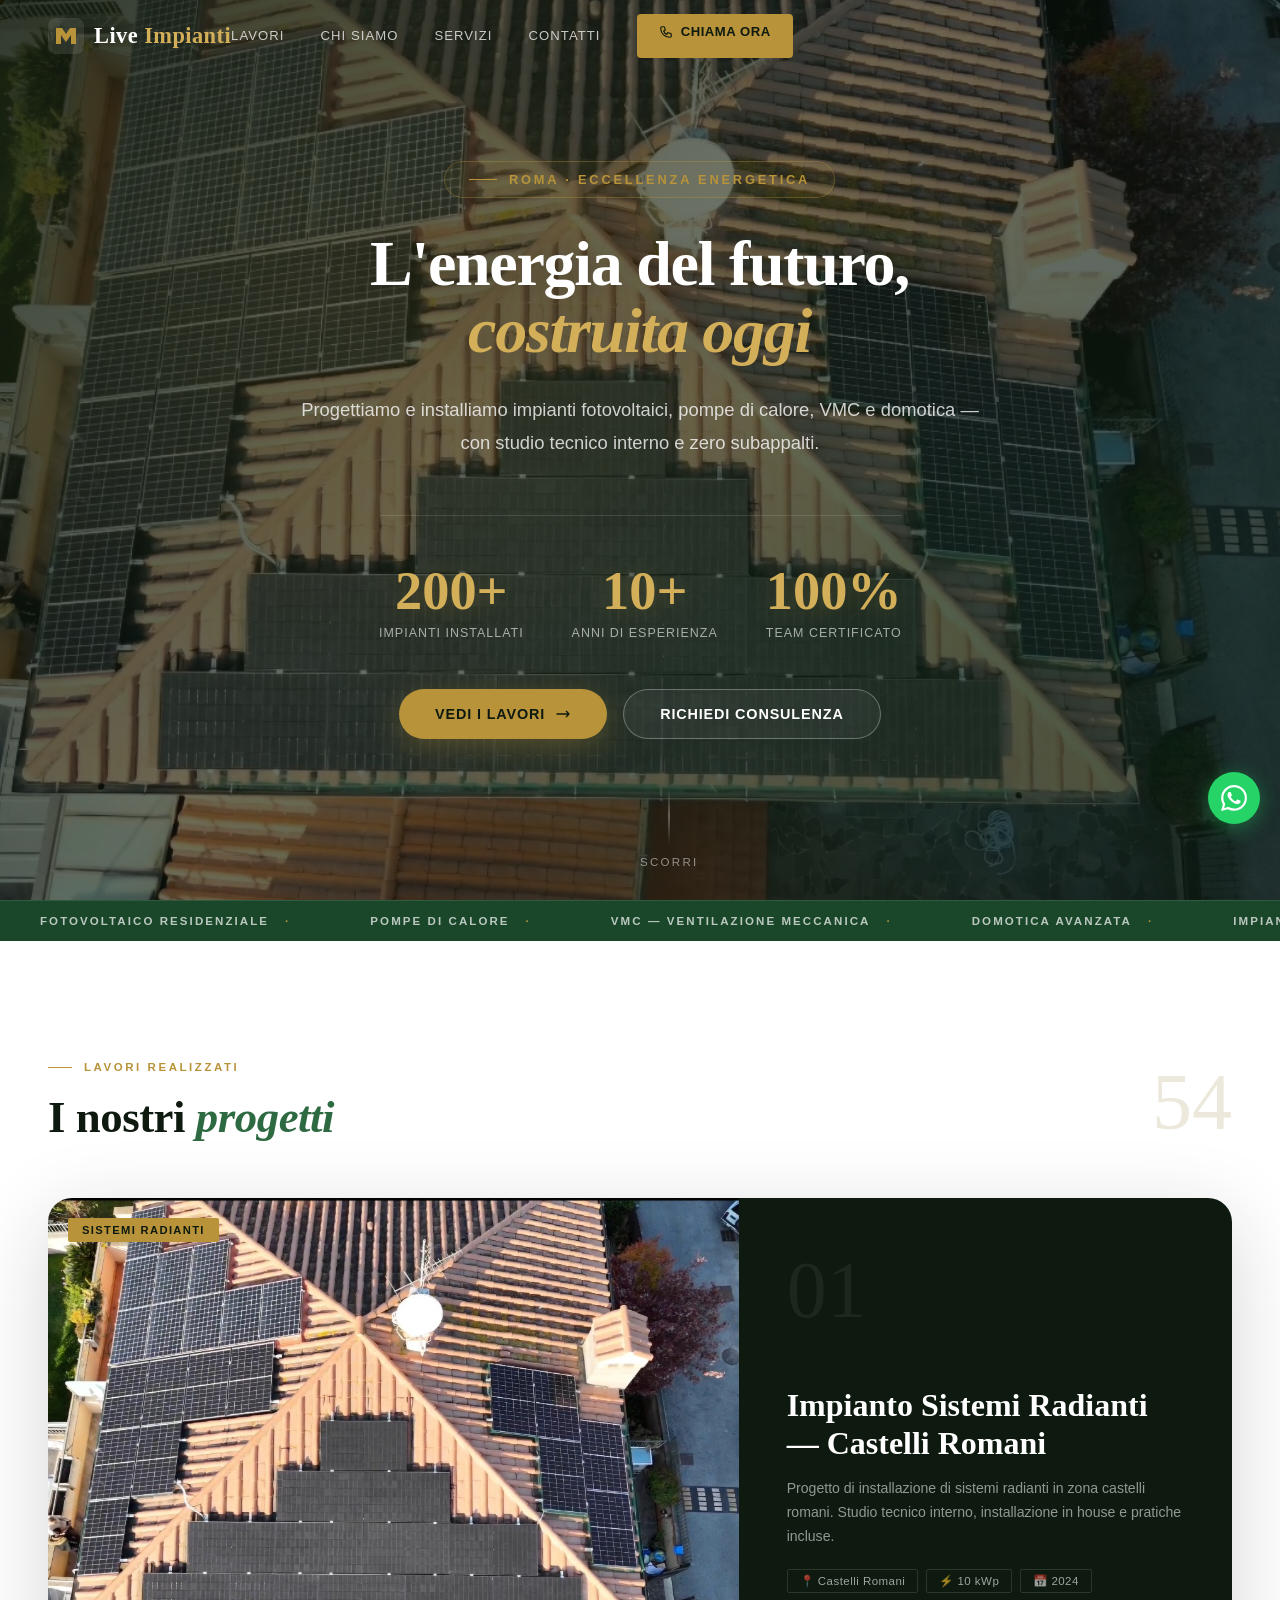
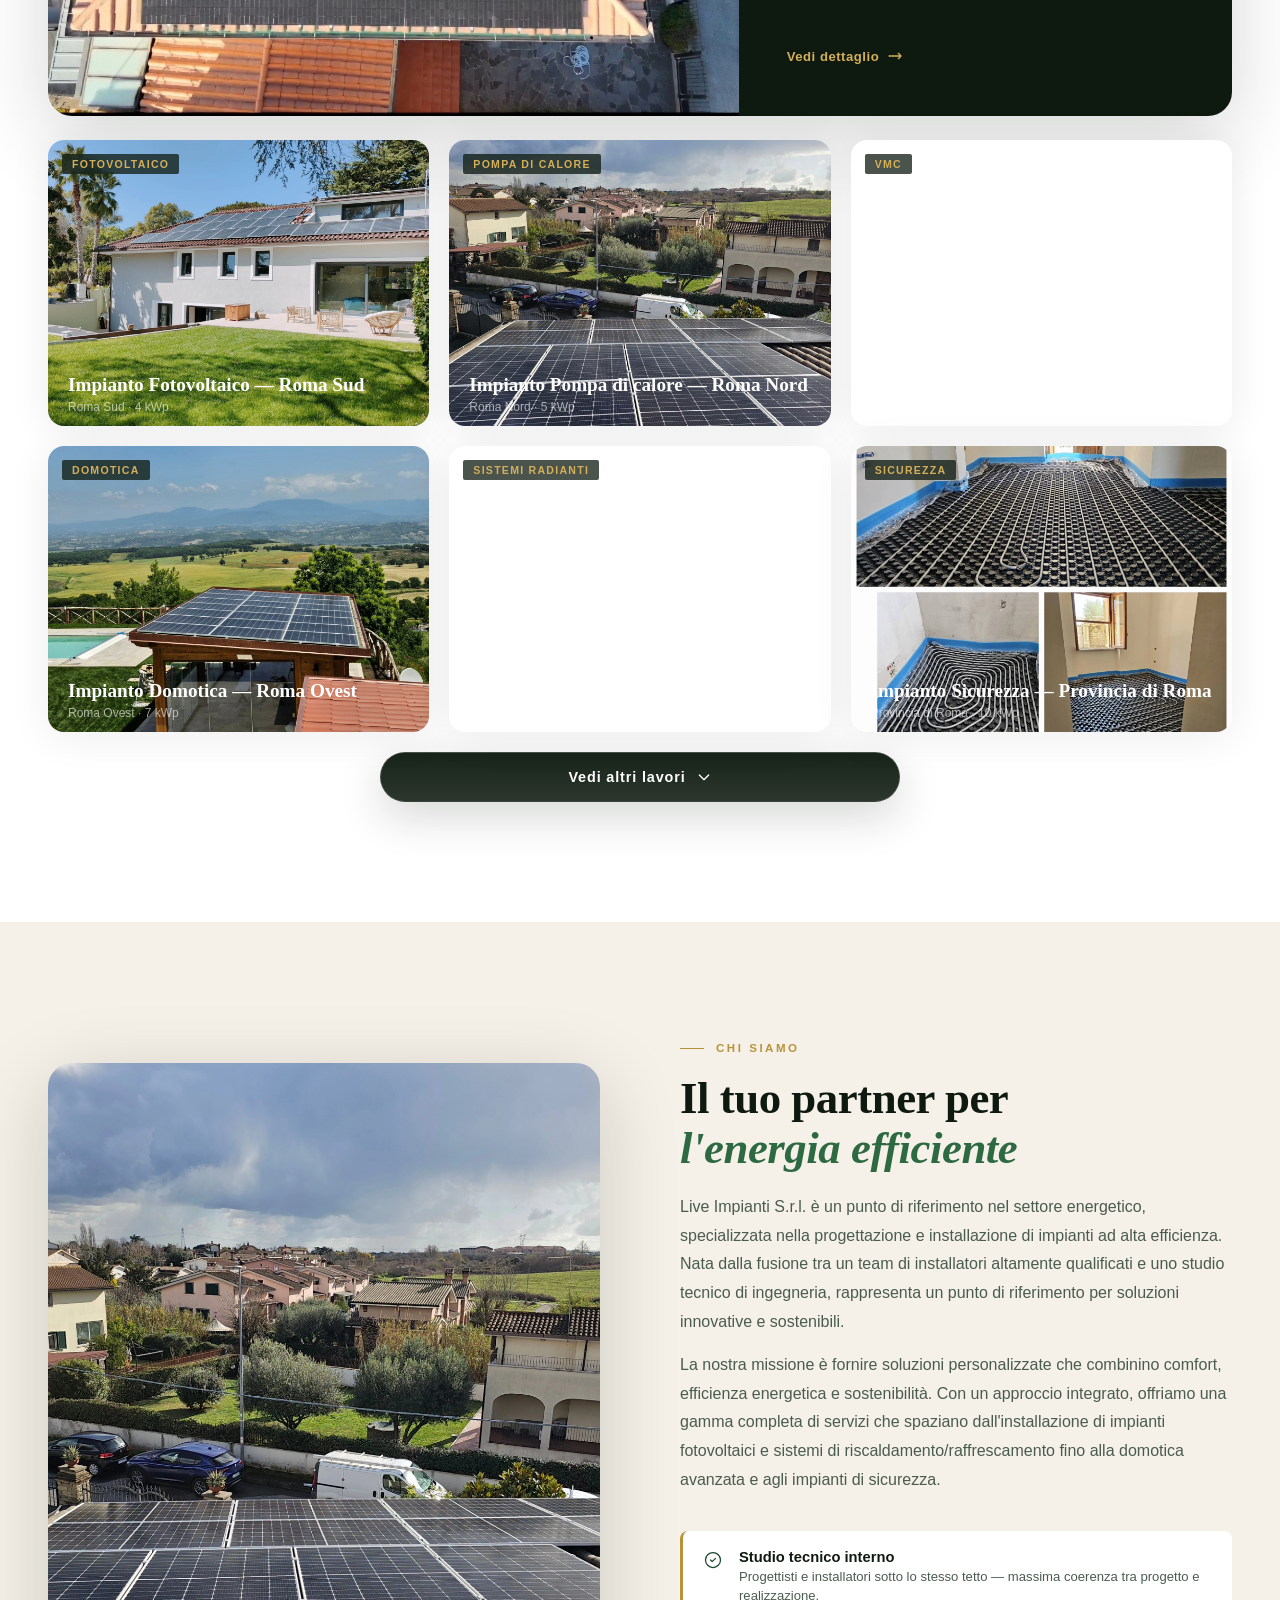
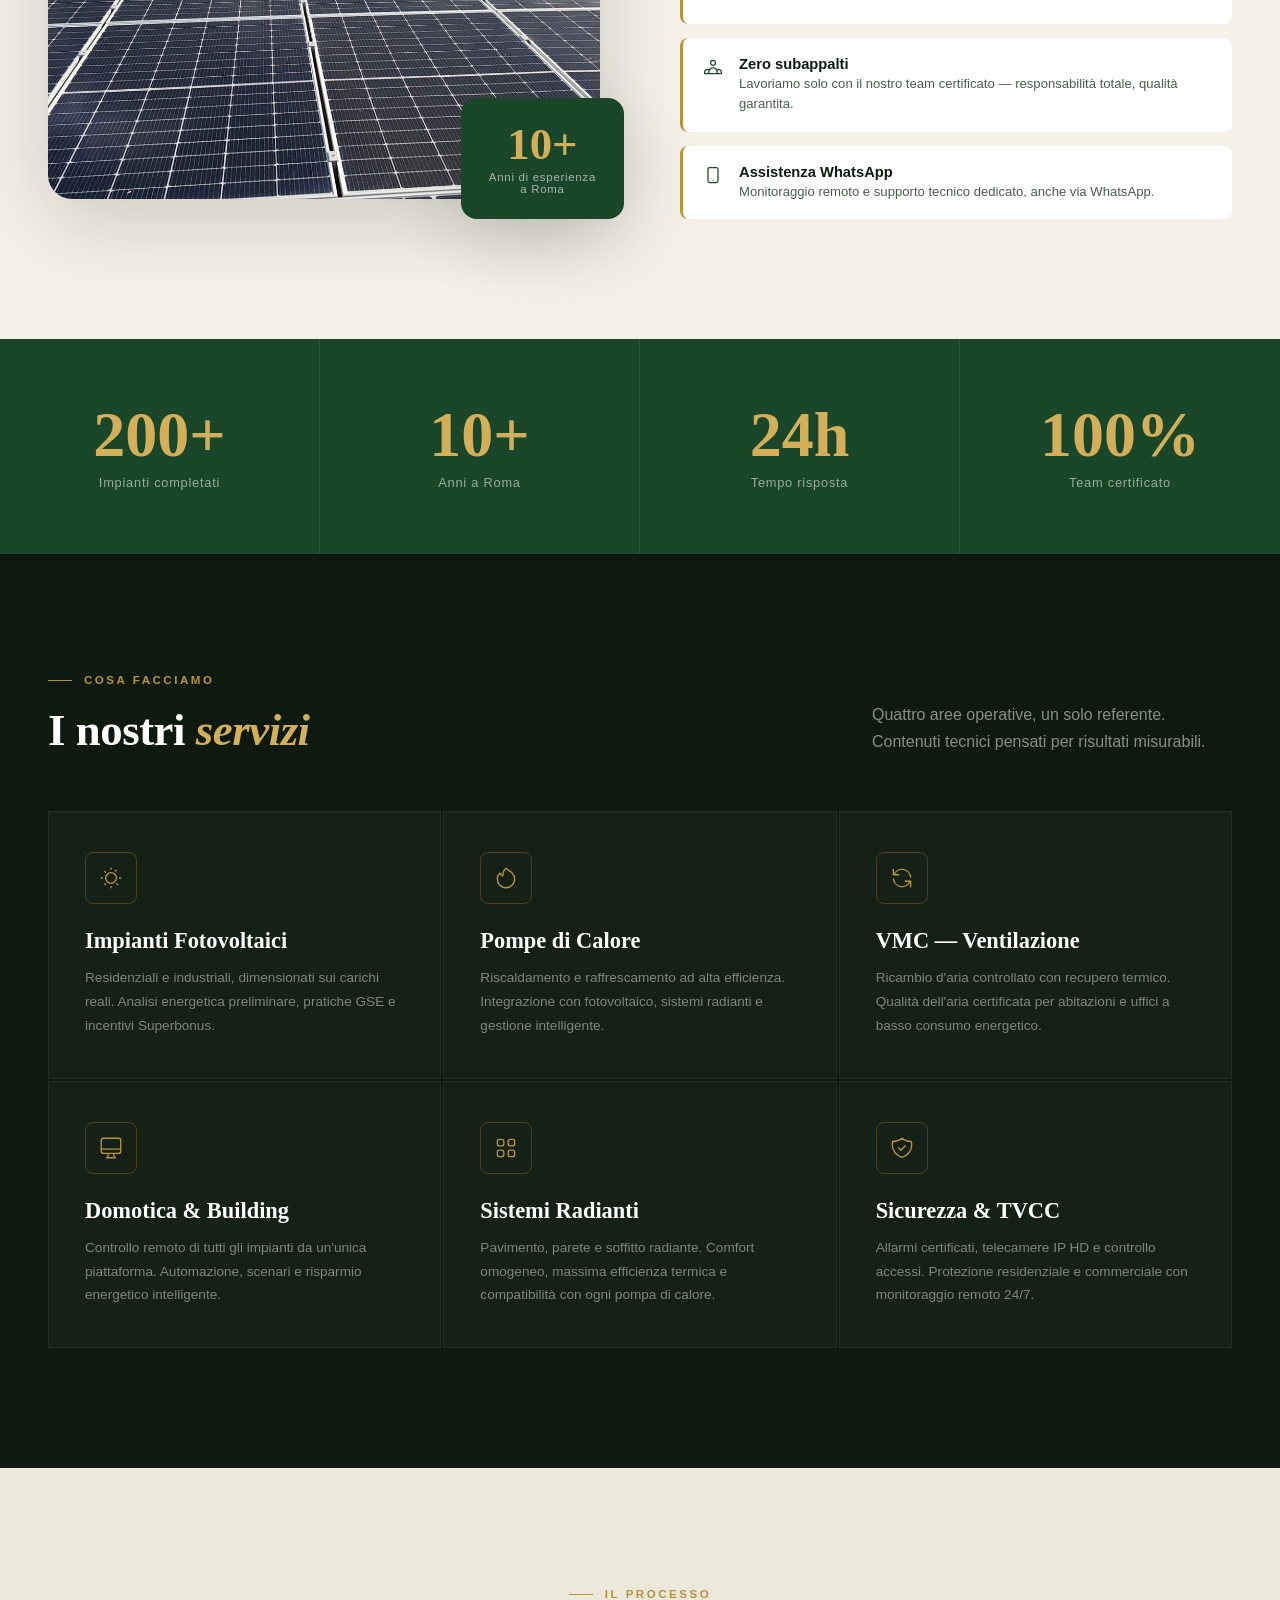
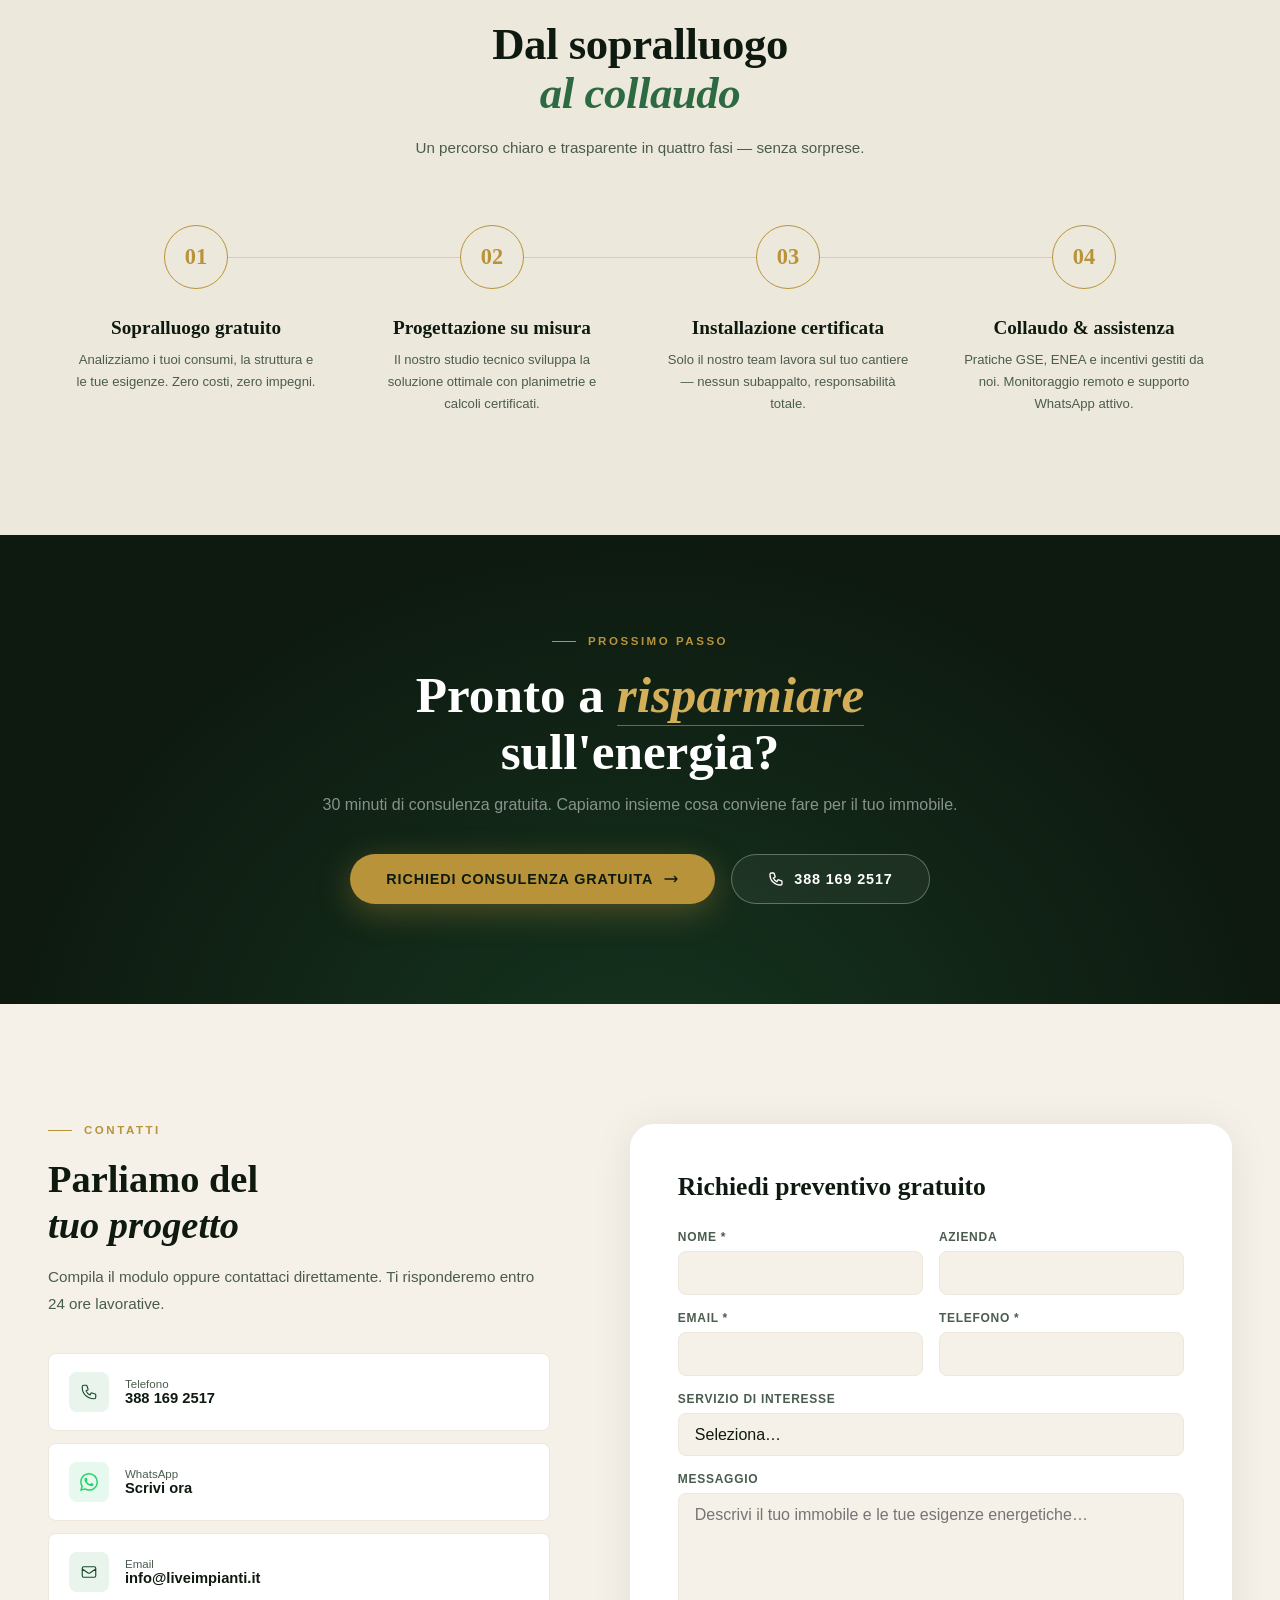
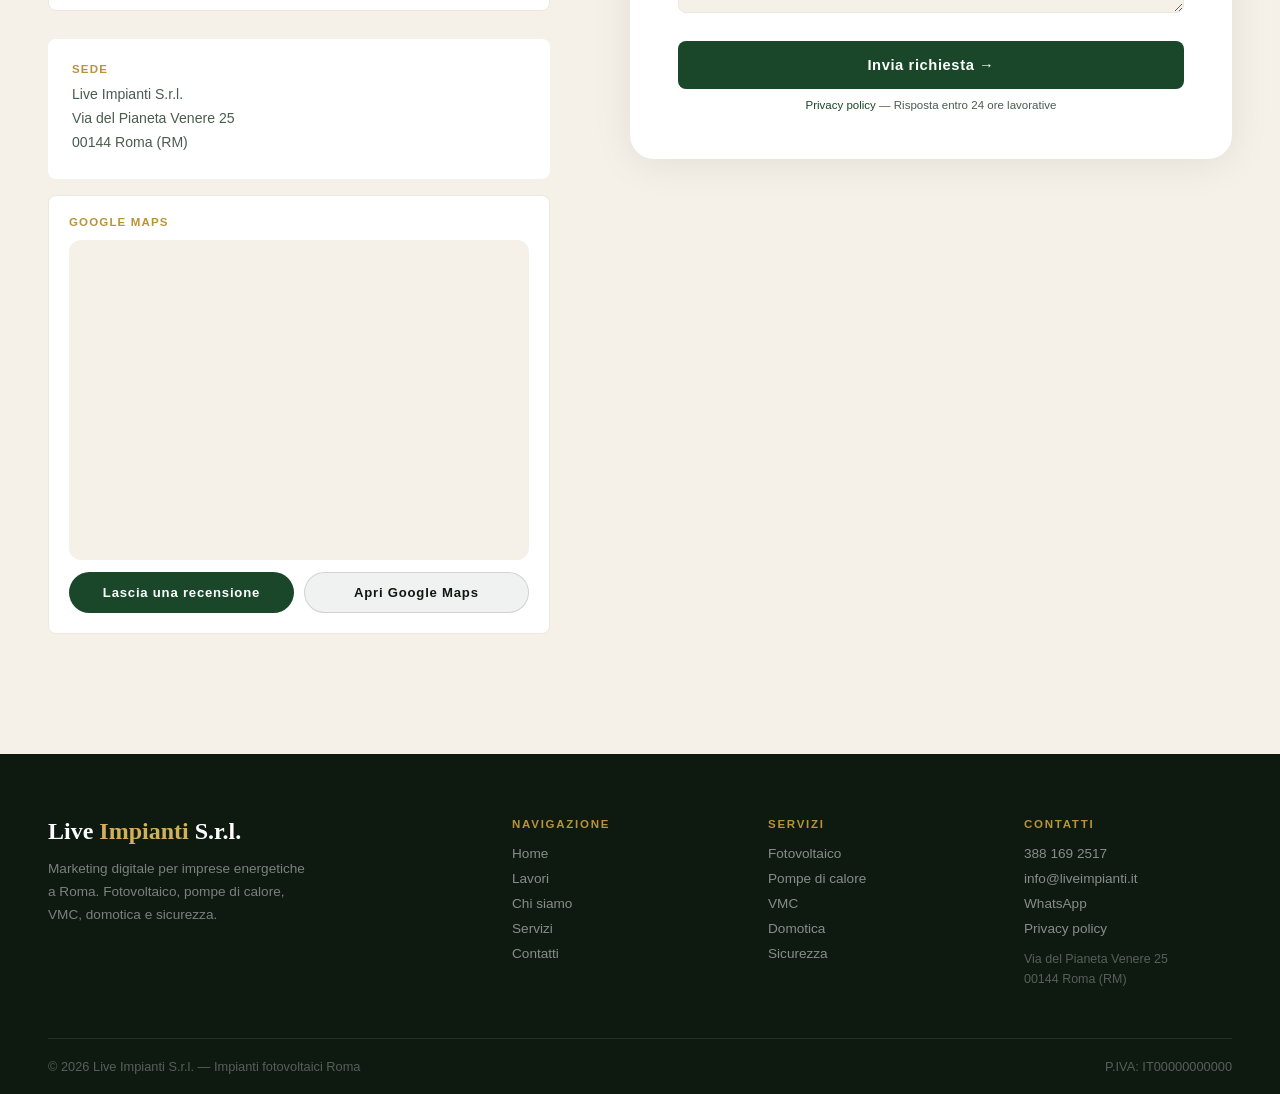
==== commit a337e282: "Add files via upload" ====
--- a/index.html
+++ b/index.html
@@ -177,6 +177,7 @@
       overflow-x: hidden;
       -webkit-font-smoothing: antialiased;
     }
+    body.hero-page { background: transparent !important; }
     img { max-width: 100%; display: block; }
     img.loading { opacity: 0; transition: opacity 0.3s ease; }
     img.loaded { opacity: 1; animation: fadeInScale 0.6s ease; }
@@ -195,6 +196,9 @@
       height: 72px;
       display: flex; align-items: center; justify-content: space-between;
       transition: all 0.4s ease;
+      background: transparent;
+      backdrop-filter: none;
+      border-bottom: 1px solid transparent;
     }
     header.scrolled {
       background: rgba(14,26,16,0.96);
@@ -218,7 +222,7 @@
     }
     .nav-cta:hover { background: var(--gold-light) !important; }
 
-    .ham { display: none; flex-direction: column; gap: 5px; }
+    .ham { display: none; flex-direction: column; gap: 5px; position: absolute; right: 48px; top: 50%; transform: translateY(-50%); z-index: 101; }
     .ham span { width: 24px; height: 1.5px; background: white; display: block; transition: all 0.3s; }
 
     /* ===== HERO - FULL SCREEN ===== */
@@ -1280,30 +1284,32 @@
       .numero-item { border-right: none; border-bottom: 1px solid rgba(255,255,255,0.08); }
     }
     @media (max-width: 768px) {
-      .hero { height: 100vh; min-height: 100vh; max-height: 100vh; overflow: hidden; margin: 0; padding: 0; }
-      .hero-visual { height: 100%; position: absolute; top: 0; left: 0; right: 0; bottom: 0; margin: 0; padding: 0; }
-      .hero-visual img { height: 100%; width: 100%; object-fit: cover; object-position: center; margin: 0; padding: 0; }
-      .hero-content { padding: 20px 16px; height: 100%; justify-content: center; position: relative; z-index: 10; margin: 0; }
-      .hero-eyebrow { font-size: 0.7rem; padding: 8px 20px; margin-bottom: 20px; }
-      .hero-h1 { font-size: clamp(2.2rem, 7vw, 3.2rem); line-height: 1.1; }
-      .hero-lead { font-size: 1rem; max-width: 100%; margin-top: 20px; }
+      .hero { height: 100vh; min-height: 100vh; max-height: 100vh; overflow: hidden; margin: 0; padding: 0; background: transparent !important; }
+      .hero-visual { height: 100%; position: absolute; top: 0; left: 0; right: 0; bottom: 0; margin: 0; padding: 0; background: transparent !important; }
+      .hero-visual img { height: 100%; width: 100%; object-fit: cover; object-position: center; margin: 0; padding: 0; background: transparent !important; display: block; }
+      .hero-content { padding: 20px 16px; height: 100%; justify-content: center; position: relative; z-index: 10; margin: 0; background: transparent !important; }
+      .hero-eyebrow { font-size: 0.7rem; padding: 8px 20px; margin-bottom: 20px; background: rgba(0,0,0,0.3); border-radius: 20px; color: white; }
+      .hero-h1 { font-size: clamp(2.2rem, 7vw, 3.2rem); line-height: 1.1; color: white; }
+      .hero-lead { font-size: 1rem; max-width: 100%; margin-top: 20px; color: rgba(255,255,255,0.9); }
       .logo-icon { display: none; }
       .cursor { display: none; }
       .cursor-ring { display: none; }
-      .logo-text { font-size: 1.15rem; }
-      .hero-stats { width: 100%; display: grid; grid-template-columns: repeat(3, 1fr); gap: 8px; padding-top: 20px; margin-top: 24px; }
+      .logo-text { font-size: 1.15rem; color: white; }
+      .hero-stats { width: 100%; display: grid; grid-template-columns: repeat(3, 1fr); gap: 8px; padding-top: 20px; margin-top: 24px; background: rgba(0,0,0,0.2); border-radius: 16px; padding: 16px; }
       .hero-stat { padding: 8px 6px; border: 1px solid rgba(255,255,255,0.12); border-radius: 12px; background: rgba(255,255,255,0.03); }
-      .hero-stat-num { font-size: 1.6rem; }
-      .hero-stat-label { font-size: 0.55rem; letter-spacing: 0.1em; margin-top: 4px; }
+      .hero-stat-num { font-size: 1.6rem; color: white; }
+      .hero-stat-label { font-size: 0.55rem; letter-spacing: 0.1em; margin-top: 4px; color: rgba(255,255,255,0.7); }
       .hero-actions { gap: 10px; margin-top: 28px; }
       .btn-primary, .btn-ghost { padding: 12px 24px; font-size: 0.8rem; }
       .container { padding: 0 20px; }
       .section { padding: 72px 0; }
-      header { padding: 0 20px; transition: transform 0.3s ease; }
+      header { padding: 0 20px; transition: transform 0.3s ease; background: transparent !important; }
       nav { display: none; }
-      .ham { display: flex; }
+      .ham { display: flex; right: 20px; position: absolute; top: 50%; transform: translateY(-50%); }
       .projects-grid { grid-template-columns: 1fr; }
       .project-featured { grid-template-columns: 1fr; }
+      * { -webkit-tap-highlight-color: transparent; }
+      body { background: transparent !important; overflow-x: hidden; }
       .project-featured-info { padding: 32px 28px; }
       .servizi-grid { grid-template-columns: 1fr; }
       .servizi-header { flex-direction: column; align-items: flex-start; gap: 12px; }
@@ -1328,7 +1334,7 @@
     }
   </style>
 </head>
-<body>
+<body class="hero-page">
 
   <!-- Custom Cursor (desktop only) -->
   <div class="cursor" id="cursor"></div>
